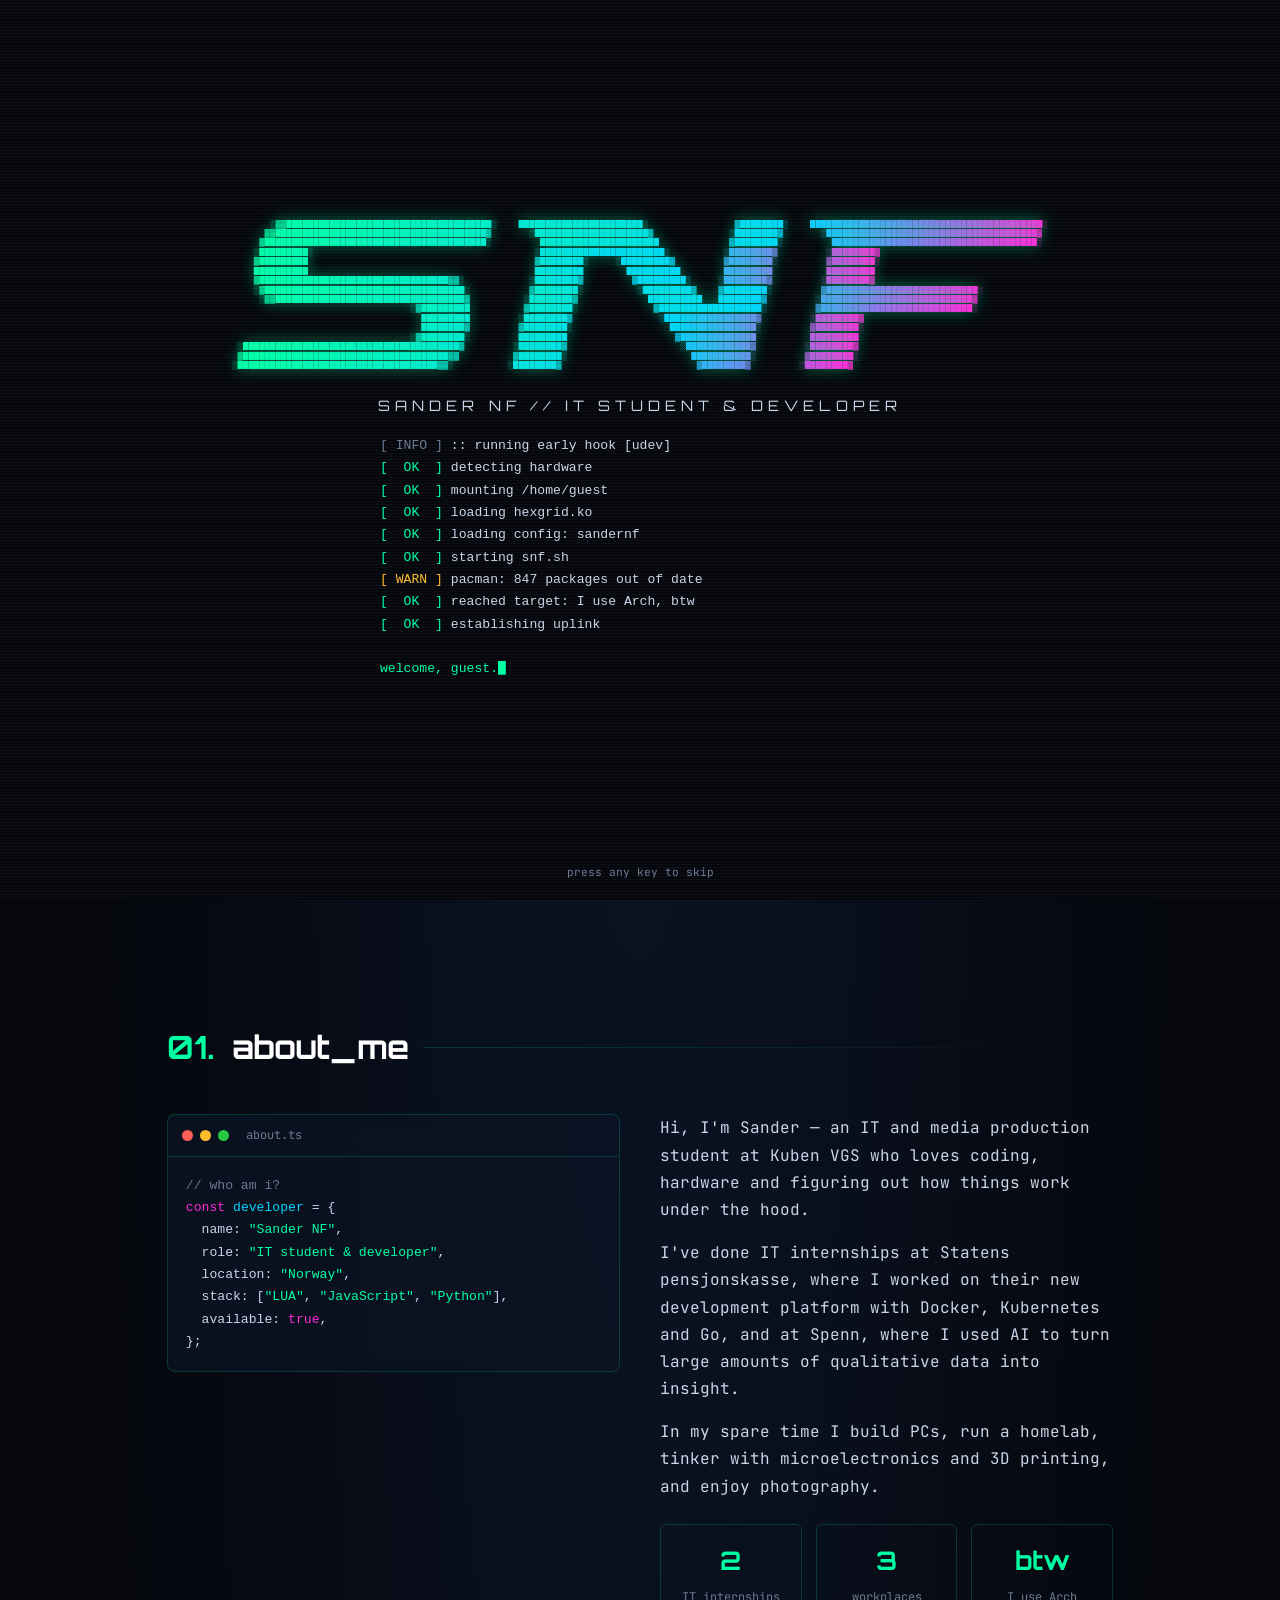
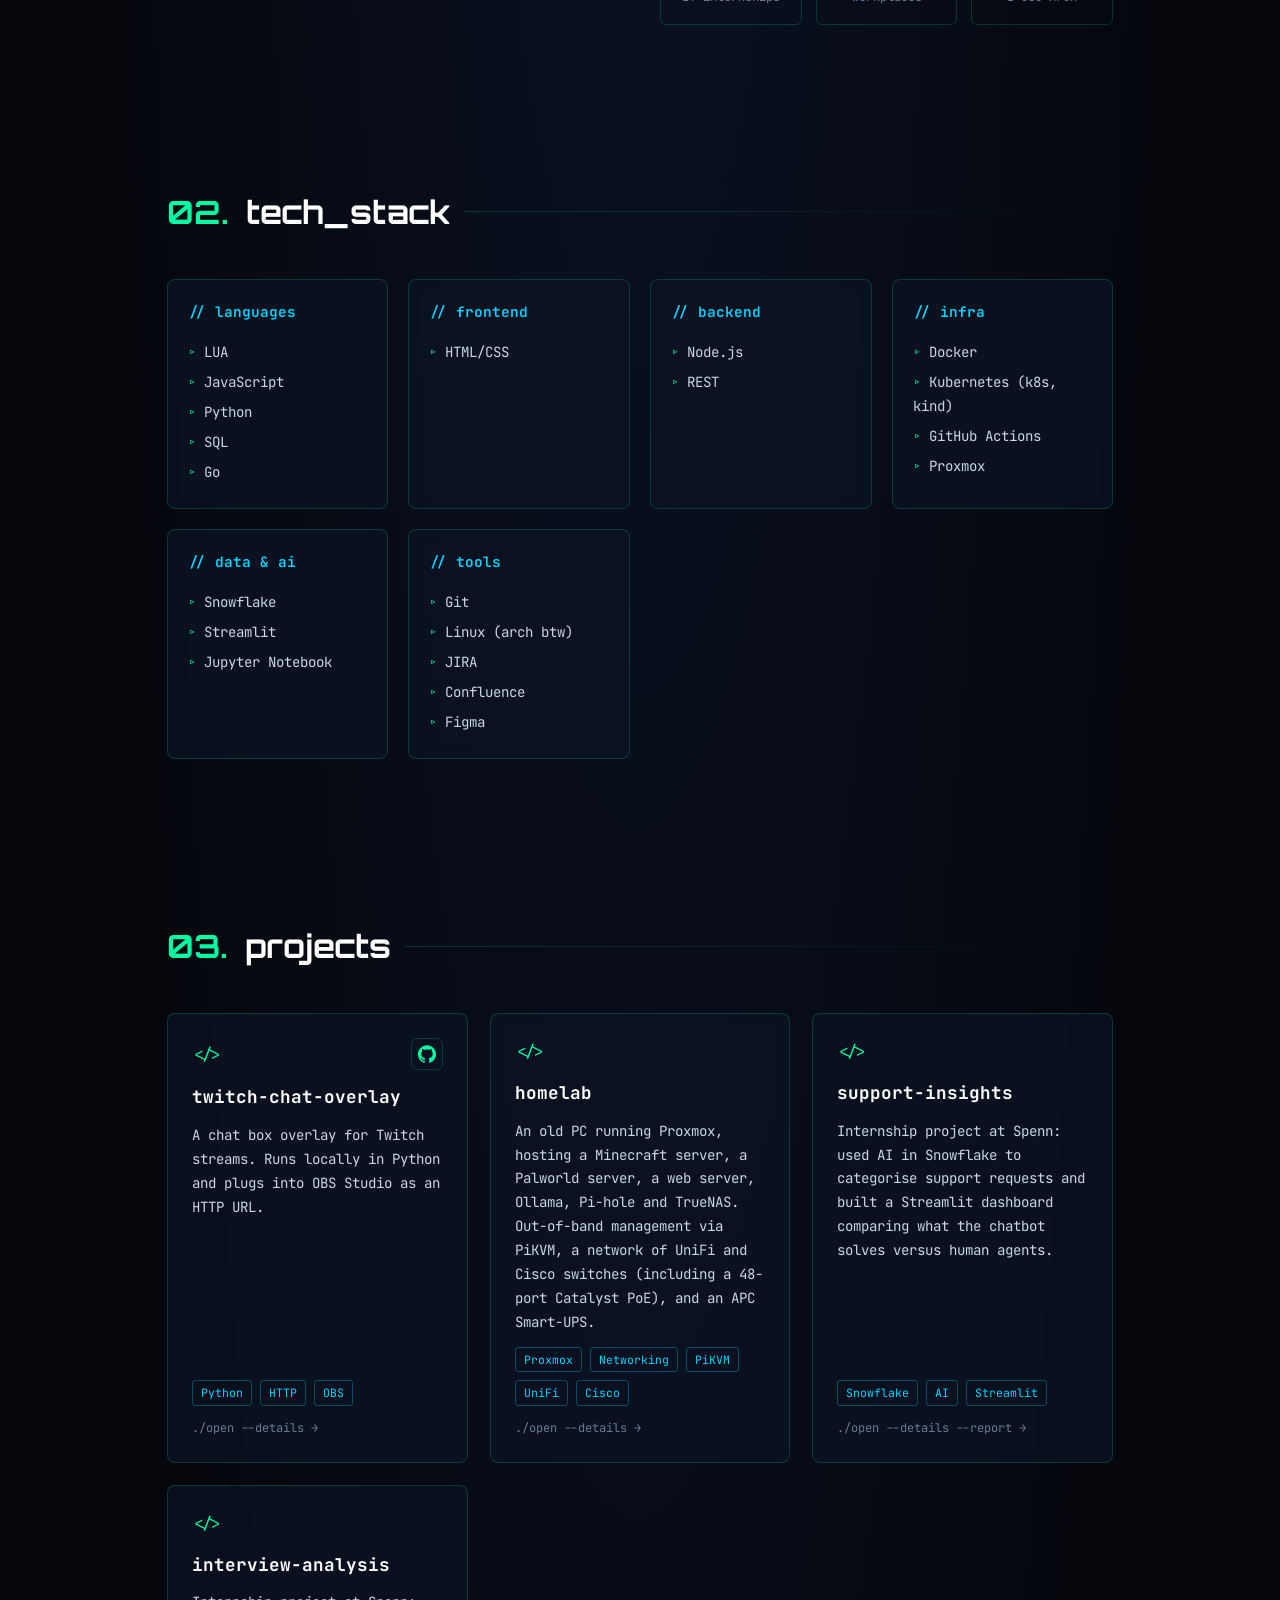
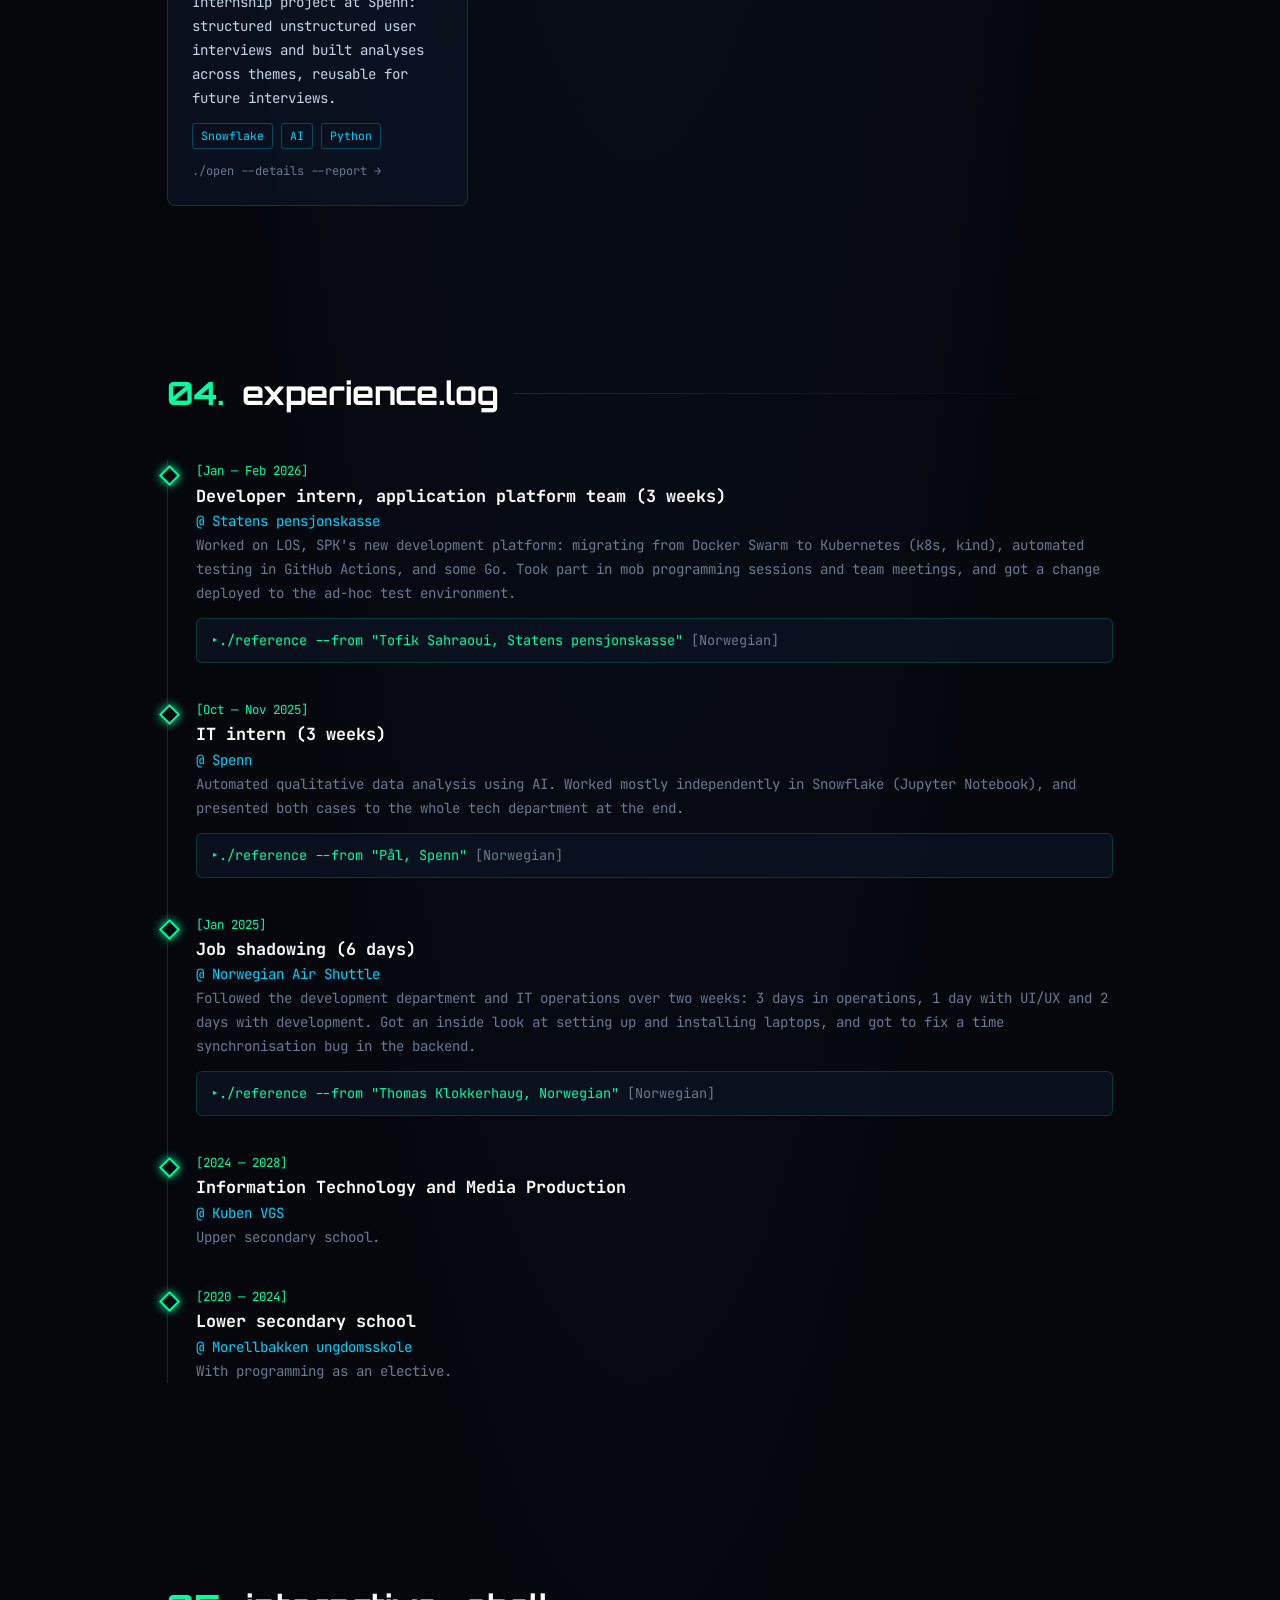
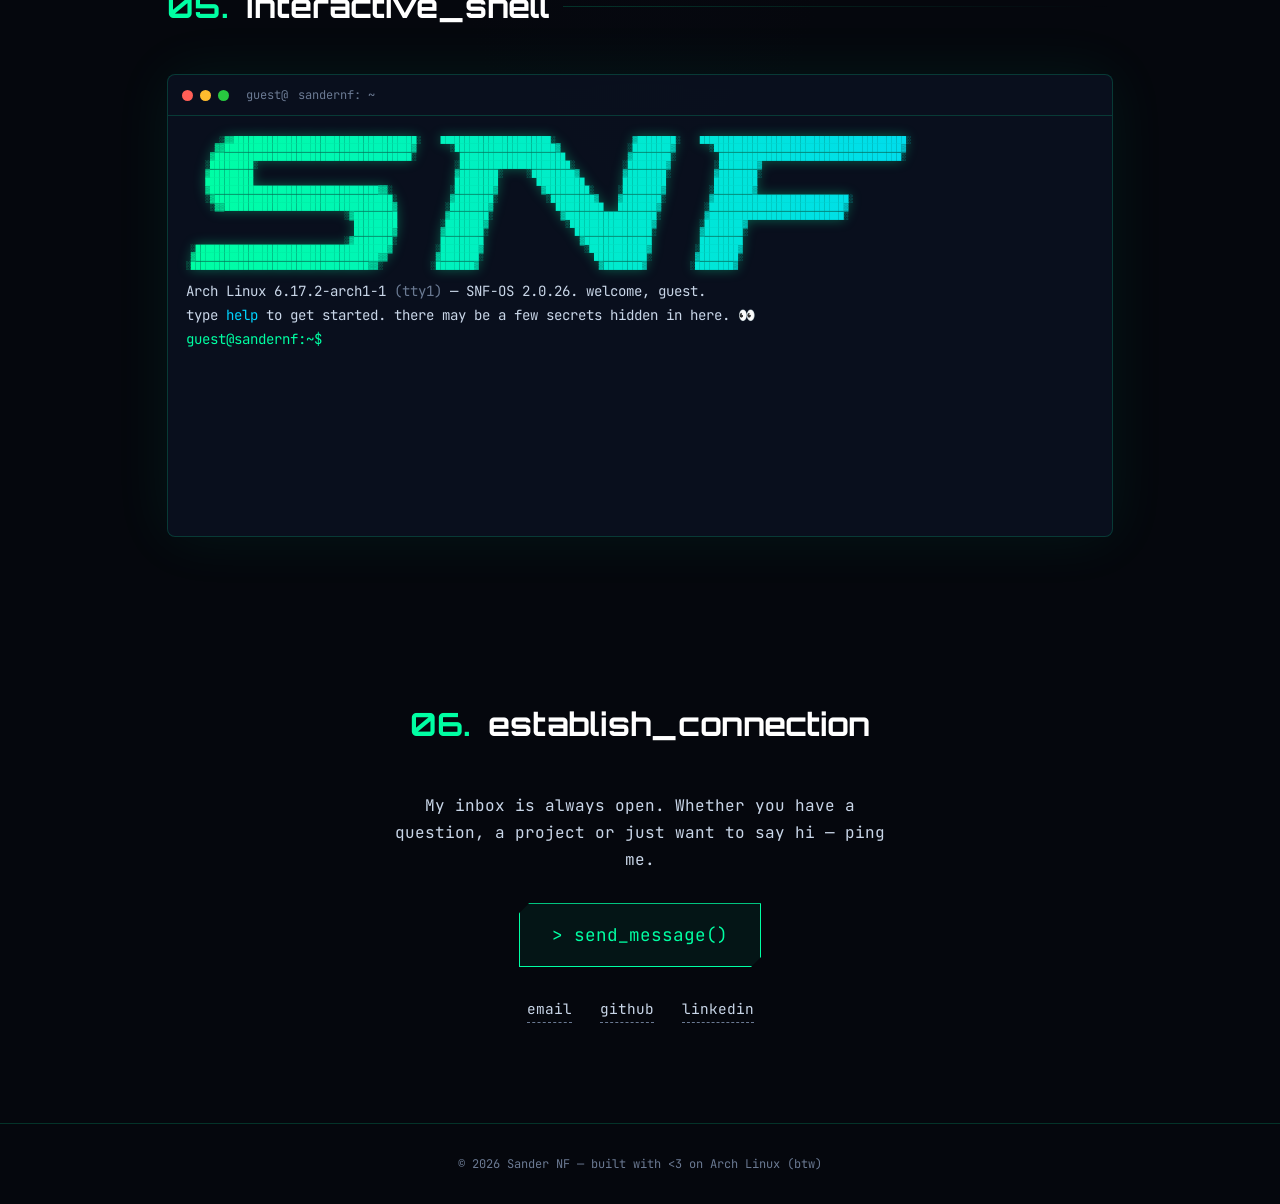
==== index.html @ cc13e30b "wip: more minor fixes" ====
<!doctype html>
<html lang="en">
<head>
  <meta charset="utf-8" />
  <meta name="viewport" content="width=device-width, initial-scale=1" />
  <link rel="icon" type="image/svg+xml" href="assets/favicon.svg" />
  <title>Sander NF — Developer</title>
  <meta name="description" content="Personal portfolio" />
  <link rel="preconnect" href="https://fonts.googleapis.com" />
  <link rel="preconnect" href="https://fonts.gstatic.com" crossorigin />
  <link href="https://fonts.googleapis.com/css2?family=JetBrains+Mono:wght@300;400;600;800&family=Orbitron:wght@600;800&display=swap" rel="stylesheet" />
  <link rel="stylesheet" href="style.css?v=202610141400" />
  <script>
    // hide the page until the boot screen takes over (first visit per session only)
    try { if (sessionStorage.getItem("snf-booted") !== "1" && !matchMedia("(prefers-reduced-motion: reduce)").matches) document.documentElement.classList.add("booting"); } catch {}
  </script>
</head>
<body>
  <canvas id="hexbg" aria-hidden="true"></canvas>
  <div class="scanlines" aria-hidden="true"></div>

  <header class="nav">
    <a href="#home" class="logo"><span class="accent">&lt;</span><span data-bind="handle"></span><span class="accent">/&gt;</span></a>
    <button class="nav-toggle" type="button" aria-label="Open menu" data-i18n-aria="nav.open" aria-expanded="false" aria-controls="site-nav">
      <span></span><span></span><span></span>
    </button>
    <nav id="site-nav">
      <a href="#about"><span class="num">01.</span><span data-i18n="nav.about">about</span></a>
      <a href="#skills"><span class="num">02.</span><span data-i18n="nav.skills">skills</span></a>
      <a href="#projects"><span class="num">03.</span><span data-i18n="nav.projects">projects</span></a>
      <a href="#experience"><span class="num">04.</span><span data-i18n="nav.experience">experience</span></a>
      <a href="#terminal"><span class="num">05.</span><span data-i18n="nav.terminal">terminal</span></a>
      <a href="#contact"><span class="num">06.</span><span data-i18n="nav.contact">contact</span></a>
      <a href="album.html" class="nav-ext"><span class="num">07.</span><span data-i18n="nav.album">photo album</span></a>
    </nav>
  </header>

  <main>
    <!-- HERO -->
    <section id="home" class="hero">
      <p class="boot" id="boot"></p>
      <h1 class="glitch"></h1>
      <p class="role">&gt; <span data-bind="role"></span> @ <span data-bind="location"></span></p>
      <p class="typed"><span id="typed"></span><span class="caret">█</span></p>
      <div class="hero-cta">
        <a href="#projects" class="btn" data-i18n="hero.projects">./view_projects</a>
        <a href="#contact" class="btn ghost" data-i18n="hero.contact">./contact_me</a>
      </div>
      <div class="status"><span class="dot"></span> <span data-i18n="hero.status">system online — available for work</span></div>
    </section>

    <!-- ABOUT -->
    <section id="about" class="reveal">
      <h2><span class="num">01.</span> <span data-i18n="h.about">about_me</span></h2>
      <div class="about-grid">
        <div class="code-card">
          <div class="win-bar"><i></i><i></i><i></i><span>about.ts</span></div>
          <pre id="about-code"></pre>
        </div>
        <div>
          <div id="about-text"></div>
          <div class="stats" id="stats"></div>
        </div>
      </div>
    </section>

    <!-- SKILLS -->
    <section id="skills" class="reveal">
      <h2><span class="num">02.</span> <span data-i18n="h.skills">tech_stack</span></h2>
      <div class="skills-grid" id="skills-grid"></div>
      <div class="gh-stats" id="gh-stats"></div>
    </section>

    <!-- PROJECTS -->
    <section id="projects" class="reveal">
      <h2><span class="num">03.</span> <span data-i18n="h.projects">projects</span></h2>
      <div class="projects-grid" id="projects-grid"></div>
    </section>

    <!-- EXPERIENCE -->
    <section id="experience" class="reveal">
      <h2><span class="num">04.</span> <span data-i18n="h.experience">experience.log</span></h2>
      <ol class="timeline" id="timeline"></ol>
    </section>

    <!-- TERMINAL -->
    <section id="terminal" class="reveal">
      <h2><span class="num">05.</span> <span data-i18n="h.terminal">interactive_shell</span></h2>
      <div class="term" id="term">
        <div class="win-bar"><i></i><i></i><i></i><span>guest@<span data-bind="handle"></span>: ~</span></div>
        <div class="term-body" id="term-body">
          <div id="term-out"></div>
          <form id="term-form" class="term-line">
            <label for="term-input" class="prompt">guest@<span data-bind="handle"></span>:~$</label>
            <input id="term-input" autocomplete="off" spellcheck="false" />
          </form>
        </div>
      </div>
    </section>

    <!-- CONTACT -->
    <section id="contact" class="reveal contact">
      <h2><span class="num">06.</span> <span data-i18n="h.contact">establish_connection</span></h2>
      <p data-i18n="contact.text">My inbox is always open. Whether you have a question, a project or just want to say hi — ping me.</p>
      <a class="btn big" id="email-btn" href="#" data-i18n="contact.btn">&gt; send_message()</a>
      <div class="links" id="links"></div>
    </section>
  </main>

  <footer>
    <p>&copy; <span id="year"></span> <span data-bind="name"></span> — <span data-i18n="footer">built with &lt;3 on Arch Linux (btw)</span></p>
  </footer>

  <script src="config.js?v=202610141400"></script>
  <script src="i18n.js?v=202610141400"></script>
  <script src="logo.js?v=202610141400"></script>
  <script src="bootscreen.js?v=202610141400"></script>
  <script src="icons.js?v=202610141400"></script>
  <script src="main.js?v=202610141400"></script>
  <script src="ghstats.js?v=202610141400"></script>
  <script src="terminal.js?v=202610141400"></script>
  <script src="hex.js?v=202610141400"></script>
  <script src="nav.js?v=202610141400"></script>
</body>
</html>
---- style.css ----
:root {
  --bg: #05070d;
  --bg-2: #0a0f1c;
  --panel: rgba(12, 20, 36, 0.72);
  --border: rgba(0, 255, 170, 0.18);
  --text: #c9d6e8;
  --muted: #6b7a93;
  --accent: #00ffa3;   /* neon green */
  --accent-2: #00d4ff; /* cyan */
  --accent-3: #ff2bd6; /* magenta */
  --nb-yellow: #fcf434;  /* non-binary flag: name heading + hyfetch */
  --nb-white: #ffffff;
  --nb-purple: #9c59d1;
  --nb-black: #2c2c2c;
  --mono: "JetBrains Mono", ui-monospace, Menlo, monospace;
  --display: "Orbitron", var(--mono);
}

* { box-sizing: border-box; margin: 0; padding: 0; }
html { scroll-behavior: smooth; }
body {
  background: radial-gradient(ellipse at top, #0b1426 0%, var(--bg) 60%);
  background-color: var(--bg);
  color: var(--text);
  font-family: var(--mono);
  line-height: 1.7;
  overflow-x: hidden;
}
::selection { background: var(--accent); color: var(--bg); }
a { color: var(--accent); text-decoration: none; }

/* ---------- background layers ---------- */
#hexbg { position: fixed; inset: 0; z-index: -1; }
body::before {
  content: ""; position: fixed; inset: 0; z-index: -1; pointer-events: none;
  background: radial-gradient(ellipse at center, transparent 40%, var(--bg) 95%);
}
.scanlines {
  position: fixed; inset: 0; pointer-events: none; z-index: 50;
  background: repeating-linear-gradient(to bottom, rgba(255,255,255,0.025) 0 1px, transparent 1px 3px);
}

/* ---------- nav ---------- */
.nav {
  position: fixed; top: 0; left: 0; right: 0; z-index: 40;
  display: flex; justify-content: space-between; align-items: center;
  padding: 18px 6vw;
  background: rgba(5, 7, 13, 0.7);
  backdrop-filter: blur(10px);
  border-bottom: 1px solid var(--border);
}
.logo { font-weight: 800; color: var(--text); font-size: 1.1rem; }
.accent { color: var(--accent); }
.nav nav { display: flex; gap: 18px; font-size: 0.8rem; }
.nav nav a { color: var(--text); transition: color .2s; }
.nav nav a:hover { color: var(--accent); }
.nav nav a { white-space: nowrap; }

/* language picker: globe dropdown in the top bar, button row in the hamburger menu */
.nav nav { order: 1; margin-left: auto; }
.lang-menu { order: 2; position: relative; margin-left: 16px; flex-shrink: 0; }
.nav-toggle { order: 3; }
.lang-btn {
  display: flex; align-items: center; gap: 5px; height: 30px; padding: 0 8px; cursor: pointer;
  font: inherit; font-size: 0.7rem; color: var(--text); background: transparent;
  border: 1px solid var(--border); border-radius: 4px; transition: color .2s, border-color .2s;
}
.lang-btn svg { width: 16px; height: 16px; color: var(--accent); }
.lang-btn:hover, .lang-btn[aria-expanded="true"] { border-color: var(--accent); color: var(--accent); }
.lang-list {
  position: absolute; right: 0; top: calc(100% + 8px); min-width: 180px; padding: 6px 0; z-index: 45;
  background: rgba(5, 7, 13, 0.96); backdrop-filter: blur(10px);
  border: 1px solid var(--border); border-radius: 6px; box-shadow: 0 10px 40px rgba(0, 0, 0, 0.5), 0 0 24px rgba(0, 255, 163, 0.08);
}
.lang-list[hidden] { display: none; }
.lang-list button {
  display: flex; align-items: center; gap: 12px; width: 100%; padding: 9px 14px; cursor: pointer; text-align: left;
  font: inherit; font-size: 0.85rem; color: var(--text); background: transparent; border: none; border-left: 2px solid transparent;
}
.lang-list button:hover, .lang-list button:focus-visible { background: rgba(0, 255, 163, 0.06); outline: none; }
.lang-list button[aria-checked="true"] { color: var(--accent); border-left-color: var(--accent); }
.lang-list button[aria-checked="true"]::after { content: "✓"; margin-left: auto; }
.lang-code { width: 34px; font-size: 0.72rem; color: var(--muted); }
.lang-list button[aria-checked="true"] .lang-code { color: var(--accent); }
.lang-row { display: none; }
.nav.compact .lang-menu { display: none; }
.nav.compact .lang-row {
  display: flex; align-items: center; gap: 8px; padding: 12px 6vw 6px; margin-top: 6px; border-top: 1px dashed var(--border);
}
.lang-row svg { width: 18px; height: 18px; color: var(--accent); margin-right: 4px; }
.lang-row button {
  font: inherit; font-size: 0.8rem; color: var(--text); background: transparent; cursor: pointer;
  border: 1px solid var(--border); border-radius: 4px; padding: 6px 12px;
}
.lang-row button[aria-pressed="true"] { color: var(--bg); background: var(--accent); border-color: var(--accent); font-weight: 600; }
.nav.compact .nav-toggle { margin-left: auto; }

/* hamburger — shown only when nav.js finds the links don't fit */
.nav-toggle {
  display: none; position: relative; width: 36px; height: 32px; padding: 0; cursor: pointer;
  background: transparent; border: 1px solid var(--border); border-radius: 4px;
}
.nav-toggle:hover { border-color: var(--accent); }
.nav-toggle span {
  position: absolute; left: 9px; right: 9px; height: 2px; background: var(--accent);
  box-shadow: 0 0 6px rgba(0, 255, 163, 0.6); transition: transform .25s, opacity .2s;
}
.nav-toggle span:nth-child(1) { top: 9px; }
.nav-toggle span:nth-child(2) { top: 15px; }
.nav-toggle span:nth-child(3) { top: 21px; }
.nav.open .nav-toggle span:nth-child(1) { transform: translateY(6px) rotate(45deg); }
.nav.open .nav-toggle span:nth-child(2) { opacity: 0; }
.nav.open .nav-toggle span:nth-child(3) { transform: translateY(-6px) rotate(-45deg); }

.nav.compact .nav-toggle { display: block; }
.nav.compact nav {
  position: absolute; top: 100%; left: 0; right: 0;
  flex-direction: column; gap: 0; padding: 8px 0;
  background: rgba(5, 7, 13, 0.96); backdrop-filter: blur(10px);
  border-bottom: 1px solid var(--border);
  visibility: hidden; opacity: 0; transform: translateY(-8px);
  transition: opacity .2s, transform .2s, visibility .2s;
}
.nav.compact.open nav { visibility: visible; opacity: 1; transform: none; }
.nav.compact nav a { padding: 12px 6vw; font-size: 0.95rem; border-left: 2px solid transparent; }
.nav.compact nav a:hover, .nav.compact nav a.active { border-left-color: var(--accent); background: rgba(0, 255, 163, 0.05); }
.num { color: var(--accent); margin-right: 4px; }

/* ---------- layout ---------- */
main { max-width: 1100px; margin: 0 auto; padding: 0 6vw; }
section { padding: 120px 0 40px; }
h2 {
  font-family: var(--display);
  font-size: clamp(1.4rem, 3vw, 2rem);
  color: #fff; margin-bottom: 40px;
  display: flex; align-items: center; gap: 14px;
}
h2::after { content: ""; flex: 1; height: 1px; background: linear-gradient(90deg, var(--border), transparent); }

/* ---------- hero ---------- */
.hero { min-height: 100vh; display: flex; flex-direction: column; justify-content: center; padding-top: 80px; }
.boot { color: var(--muted); font-size: 0.85rem; white-space: pre-line; min-height: 5.2em; }
.boot .ok { color: var(--accent); }
.glitch {
  position: relative;
  font-family: var(--display);
  font-size: clamp(2.6rem, 9vw, 6rem);
  line-height: 1.05;
  filter: drop-shadow(0 0 18px rgba(156, 89, 209, 0.35));
}
/* flag stripes clipped to each letter. main.js sets each letter's gradient so the stripes are spread
   evenly over that letter's own height (short letters get every stripe too). Preset: `hyfetch -c` */
.glitch span {
  display: inline-block; white-space: pre;
  color: transparent;
  -webkit-background-clip: text; background-clip: text;
  /* light outline so the black stripe reads as black letters, not a gap in the dark page */
  -webkit-text-stroke: 1px rgba(255, 255, 255, 0.45);
}
/* "classic" preset: the original white heading with pink and teal glitch copies always showing */
.glitch.classic { filter: none; text-shadow: 0 0 24px rgba(0, 255, 163, 0.35); }
.glitch.classic span { color: #fff; background: none; -webkit-text-stroke: 0; }
.glitch.classic::before, .glitch.classic::after { opacity: 0.8; animation-name: glitch-classic; }

.glitch::before, .glitch::after {
  content: attr(data-text); position: absolute; inset: 0; opacity: 0;
}
.glitch::before { color: var(--glitch-a, var(--nb-yellow)); animation: glitch 3s infinite linear alternate-reverse; clip-path: inset(0 0 60% 0); }
.glitch::after  { color: var(--glitch-b, var(--nb-purple)); animation: glitch 2.4s infinite linear alternate; clip-path: inset(55% 0 0 0); }
@keyframes glitch {
  /* the coloured copies only show up while the text jumps */
  0%, 88%, 100% { transform: translate(0); opacity: 0; }
  90% { transform: translate(-3px, 1px); opacity: 0.85; }
  93% { transform: translate(3px, -1px); opacity: 0.85; }
  96% { transform: translate(-2px, 0); opacity: 0.85; }
}
@keyframes glitch-classic {
  0%, 88%, 100% { transform: translate(0); }
  90% { transform: translate(-3px, 1px); }
  93% { transform: translate(3px, -1px); }
  96% { transform: translate(-2px, 0); }
}


.role { color: var(--accent-2); font-size: clamp(1rem, 2.2vw, 1.3rem); margin-top: 14px; }
.typed { font-size: clamp(1rem, 2.4vw, 1.4rem); color: var(--text); margin-top: 10px; min-height: 1.7em; }
.caret { color: var(--accent); animation: blink 1s steps(1) infinite; margin-left: 2px; }
@keyframes blink { 50% { opacity: 0; } }
.hero-cta { display: flex; gap: 16px; margin-top: 40px; flex-wrap: wrap; }
.status { margin-top: 48px; font-size: 0.8rem; color: var(--muted); display: flex; align-items: center; gap: 10px; }
.dot { width: 8px; height: 8px; border-radius: 50%; background: var(--accent); box-shadow: 0 0 10px var(--accent); animation: pulse 2s infinite; }
@keyframes pulse { 50% { opacity: 0.3; } }

/* ---------- buttons ---------- */
.btn {
  display: inline-block; padding: 12px 22px;
  border: 1px solid var(--accent); color: var(--accent);
  background: rgba(0, 255, 163, 0.06);
  font-family: var(--mono); font-size: 0.9rem;
  clip-path: polygon(10px 0, 100% 0, 100% calc(100% - 10px), calc(100% - 10px) 100%, 0 100%, 0 10px);
  transition: background .2s, color .2s, box-shadow .2s;
}
.btn:hover { background: var(--accent); color: var(--bg); box-shadow: 0 0 24px rgba(0, 255, 163, 0.5); }
.btn.ghost { border-color: var(--accent-2); color: var(--accent-2); background: transparent; }
.btn.ghost:hover { background: var(--accent-2); color: var(--bg); }
.btn.big { font-size: 1.1rem; padding: 16px 32px; margin: 30px 0; }

/* ---------- panels ---------- */
.code-card, .term, .project, .skill-group {
  background: var(--panel);
  border: 1px solid var(--border);
  border-radius: 8px;
  backdrop-filter: blur(6px);
}
.win-bar {
  display: flex; align-items: center; gap: 7px;
  padding: 10px 14px; border-bottom: 1px solid var(--border);
  font-size: 0.75rem; color: var(--muted);
}
.win-bar i { width: 11px; height: 11px; border-radius: 50%; background: #ff5f57; }
.win-bar i:nth-child(2) { background: #febc2e; }
.win-bar i:nth-child(3) { background: #28c840; }
.win-bar span { margin-left: 10px; }

/* ---------- about ---------- */
.about-grid { display: grid; grid-template-columns: minmax(0, 1fr) minmax(0, 1fr); gap: 40px; align-items: start; }
.code-card pre { padding: 18px; font-size: 0.82rem; overflow-x: auto; }
.tk-k { color: var(--accent-3); }
.tk-s { color: var(--accent); }
.tk-p { color: var(--accent-2); }
.tk-c { color: var(--muted); }
#about-text p { margin-bottom: 16px; }
.stats { display: grid; grid-template-columns: repeat(3, 1fr); gap: 14px; margin-top: 24px; }
.stat { border: 1px solid var(--border); padding: 14px; border-radius: 6px; text-align: center; }
.stat b { display: block; font-family: var(--display); font-size: 1.6rem; color: var(--accent); }
.stat span { font-size: 0.75rem; color: var(--muted); }

/* ---------- skills ---------- */
.skills-grid { display: grid; grid-template-columns: repeat(auto-fit, minmax(220px, 1fr)); gap: 20px; }
.skill-group { padding: 20px; transition: border-color .2s, transform .2s; }
.skill-group:hover { border-color: var(--accent); transform: translateY(-4px); }
.skill-group h3 { color: var(--accent-2); font-size: 0.9rem; margin-bottom: 14px; font-weight: 600; }
.skill-group ul { list-style: none; }
.skill-group li { font-size: 0.88rem; padding: 3px 0; }
.skill-group li::before { content: "▹ "; color: var(--accent); }

/* GitHub stat cards */
.gh-stats { display: grid; grid-template-columns: repeat(auto-fit, minmax(300px, 1fr)); gap: 20px; margin-top: 24px; }
.gh-stats:empty { display: none; }
.gh-card { margin: 0; overflow: hidden; }
.gh-card img { display: block; width: 100%; max-width: 420px; height: auto; margin: 0 auto; padding: 8px 6px 4px; }
/* native version, drawn from the endpoint's data */
.gh-term { overflow: hidden; }
.gh-body { display: grid; grid-template-columns: repeat(auto-fit, minmax(270px, 1fr)); gap: 8px 48px; padding: 18px 22px 6px; font-size: 0.85rem; }
.gh-cmd, .gh-loading { color: #fff; margin-bottom: 10px; }
.gh-loading { padding: 18px 22px; margin: 0; }
.gh-cmd .prompt, .gh-loading .prompt { color: var(--accent); margin-right: 6px; }
.gh-list, .gh-langs { list-style: none; }
.gh-list li { display: flex; align-items: baseline; gap: 10px; padding: 4px 0; }
.gh-ico { color: var(--accent-2); width: 1.2em; text-align: center; flex-shrink: 0; }
.gh-label { white-space: nowrap; }
.gh-dots { flex: 1; min-width: 12px; border-bottom: 1px dotted rgba(201, 214, 232, 0.25); }
.gh-list b { color: var(--accent); font-weight: 600; font-variant-numeric: tabular-nums; text-shadow: 0 0 8px rgba(0, 255, 163, 0.35); }
.gh-langs li { display: grid; grid-template-columns: 7.5em 1fr 3.8em; align-items: center; gap: 12px; padding: 4px 0; }
.gh-lang { overflow: hidden; text-overflow: ellipsis; white-space: nowrap; }
.gh-bar { height: 6px; background: rgba(255, 255, 255, 0.06); border-radius: 3px; overflow: hidden; }
.gh-bar i { display: block; height: 100%; width: 0; border-radius: 3px; background: var(--c); box-shadow: 0 0 8px var(--c);
  transition: width 1.1s cubic-bezier(0.2, 0.8, 0.2, 1) calc(var(--i) * 70ms); }
.gh-term.on .gh-bar i { width: var(--w); }
.gh-pct { text-align: right; color: var(--muted); font-variant-numeric: tabular-nums; }
.gh-foot { display: flex; align-items: center; justify-content: flex-end; gap: 8px; padding: 6px 22px 14px; font-size: 0.75rem; color: var(--muted); transition: color .2s; }
.gh-foot svg { width: 16px; height: 16px; flex-shrink: 0; }
.gh-foot:hover { color: var(--accent); }
.gh-svg svg { display: block; width: 100%; max-width: 440px; height: auto; margin: 0 auto; padding: 8px 6px 4px; }
.gh-retry {
  font: inherit; font-size: 0.8rem; color: var(--accent); background: transparent; cursor: pointer;
  border: 1px solid var(--border); border-radius: 4px; padding: 2px 10px; margin-left: 8px;
}
.gh-retry:hover { border-color: var(--accent); }
@media (prefers-reduced-motion: reduce) { .gh-bar i { width: var(--w); } }

/* ---------- projects ---------- */
.projects-grid { display: grid; grid-template-columns: repeat(auto-fit, minmax(280px, 1fr)); gap: 22px; }
.project {
  padding: 24px; display: flex; flex-direction: column; gap: 12px;
  position: relative; overflow: hidden; transition: transform .25s, border-color .25s, box-shadow .25s;
}
.project::before {
  content: ""; position: absolute; inset: 0;
  background: linear-gradient(120deg, transparent 30%, rgba(0, 255, 163, 0.08), transparent 70%);
  transform: translateX(-100%); transition: transform .6s;
}
.project:hover { transform: translateY(-6px); border-color: var(--accent); box-shadow: 0 10px 40px rgba(0, 255, 163, 0.12); }
.project:hover::before { transform: translateX(100%); }
.project .top { display: flex; justify-content: space-between; align-items: center; color: var(--accent); }
.project h3 { color: #fff; font-size: 1.1rem; }
.project p { font-size: 0.88rem; color: var(--text); flex: 1; }
.tags { display: flex; flex-wrap: wrap; gap: 8px; }
.tags span { font-size: 0.72rem; color: var(--accent-2); border: 1px solid rgba(0, 212, 255, 0.3); padding: 2px 8px; border-radius: 3px; }

.project h3 a.open { color: inherit; }
.project h3 a.open::after { content: ""; position: absolute; inset: 0; z-index: 1; } /* whole card is clickable */
.project .ext {
  position: relative; z-index: 2; display: grid; place-items: center; width: 32px; height: 32px;
  border: 1px solid var(--border); border-radius: 6px; color: var(--accent);
  transition: color .2s, border-color .2s, box-shadow .2s, background .2s;
}
.project .ext svg, .project .ext img { width: 18px; height: 18px; display: block; }
.project .ext:hover { color: var(--bg); background: var(--accent); border-color: var(--accent); box-shadow: 0 0 16px rgba(0, 255, 163, 0.5); }
.project .more { font-size: 0.75rem; color: var(--muted); transition: color .2s; }
.project:hover .more { color: var(--accent); }
.project:focus-within { border-color: var(--accent); }

/* ---------- project page ---------- */
.project-page { padding-top: 110px; min-height: 100vh; }
.project-page h2 { margin-bottom: 10px; }
.pp-info { display: flex; flex-wrap: wrap; gap: 16px; font-size: 0.85rem; color: var(--accent); margin-bottom: 28px; }
.pp-window { overflow: hidden; }
.pp-tabbar { padding: 0 0 0 14px; gap: 7px; }
.pp-tabs { display: flex; margin-left: 14px; overflow-x: auto; }
.pp-tabs button {
  font: inherit; font-size: 0.78rem; color: var(--muted); background: transparent; cursor: pointer;
  border: none; border-right: 1px solid var(--border); border-top: 2px solid transparent; padding: 10px 18px; white-space: nowrap;
}
.pp-tabs button:hover { color: var(--text); background: rgba(255, 255, 255, 0.03); }
.pp-tabs button[aria-selected="true"] { color: #fff; border-top-color: var(--accent); background: rgba(0, 255, 163, 0.06); }
.pp-panel { padding: 24px clamp(16px, 3vw, 32px) 30px; font-size: 0.9rem; max-width: 80ch; }
.pp-panel:focus-visible { outline: 1px solid var(--accent); outline-offset: -4px; }
.pp-panel h3 { color: #fff; font-size: 1.15rem; margin-bottom: 12px; }
.pp-panel h4 { color: var(--accent-2); font-size: 0.88rem; margin: 22px 0 8px; }
.pp-panel p { margin-bottom: 12px; }
.pp-lead { color: #fff; }
.pp-meta { color: var(--muted); font-size: 0.8rem; border-bottom: 1px dashed var(--border); padding-bottom: 12px; }
.pp-meta b { color: var(--accent); font-weight: 600; }
/* Markdown file tabs */
.pp-panel.md { max-width: 100%; }
.md h1 { color: #fff; font-family: var(--display); font-size: 1.3rem; margin-bottom: 12px; }
.md h2 { color: var(--accent-2); font-size: 1rem; margin: 28px 0 10px; }
.md h2::after { display: none; }
.md h2::before { content: "## "; color: var(--muted); }
.md strong { color: #fff; }
.md code { color: var(--accent); background: rgba(0, 255, 163, 0.06); padding: 1px 5px; border-radius: 3px; }
.md pre { background: rgba(0, 0, 0, 0.35); border: 1px solid var(--border); border-radius: 6px; padding: 14px; overflow-x: auto; margin: 0 0 14px; line-height: 1.35; }
.md pre code { background: none; padding: 0; color: var(--text); }
.md table { border-collapse: collapse; width: 100%; font-size: 0.82rem; margin-bottom: 14px; display: block; overflow-x: auto; }
.md th, .md td { border: 1px solid var(--border); padding: 7px 10px; text-align: left; vertical-align: top; }
.md th { color: var(--accent); background: rgba(0, 255, 163, 0.05); font-weight: 600; }
.md ul { padding-left: 20px; margin-bottom: 12px; }
.md li { margin-bottom: 4px; }
.md li:has(> input[type="checkbox"]) { list-style: none; margin-left: -20px; }
.md input[type="checkbox"] { accent-color: var(--accent); margin-right: 8px; }
.md-diagram { margin: 6px 0 20px; padding: 16px; border: 1px solid var(--border); border-radius: 6px; background: rgba(0, 0, 0, 0.3); overflow-x: auto; text-align: center; }
.md-diagram svg { max-width: 100%; height: auto; }

/* ---------- timeline ---------- */
.timeline { list-style: none; border-left: 1px solid var(--border); padding-left: 28px; }
.timeline li { position: relative; margin-bottom: 36px; }
.timeline li::before {
  content: ""; position: absolute; left: -34px; top: 8px;
  width: 11px; height: 11px; background: var(--bg); border: 2px solid var(--accent);
  transform: rotate(45deg); box-shadow: 0 0 10px var(--accent);
}
.timeline .period { font-size: 0.78rem; color: var(--accent); }
.timeline h3 { color: #fff; font-size: 1.05rem; }
.timeline .place { color: var(--accent-2); font-size: 0.88rem; }
.timeline p { font-size: 0.88rem; color: var(--muted); }
.reference { margin-top: 12px; border: 1px solid var(--border); border-radius: 6px; background: var(--panel); font-size: 0.85rem; }
.reference summary { cursor: pointer; padding: 10px 14px; color: var(--accent); list-style: none; }
.reference summary::-webkit-details-marker { display: none; }
.reference summary::before { content: "▸ "; display: inline-block; transition: transform .2s; }
.reference[open] summary::before { transform: rotate(90deg); }
.reference summary:hover { background: rgba(0, 255, 163, 0.05); }
.ref-lang { color: var(--muted); }
.ref-body { padding: 4px 18px 16px; border-top: 1px solid var(--border); max-height: 60vh; overflow-y: auto; }
.ref-body h4 { color: var(--accent-2); font-size: 0.85rem; margin: 14px 0 4px; }
.timeline .ref-body p { color: var(--text); margin-bottom: 8px; }

/* ---------- terminal ---------- */
.term { box-shadow: 0 0 60px rgba(0, 255, 163, 0.07); }
.term-body { padding: 16px 18px; height: 340px; overflow-y: auto; font-size: 0.88rem; cursor: text; }
#term-out div { white-space: pre-wrap; }
.term-line { display: flex; gap: 10px; }
.prompt { color: var(--accent); white-space: nowrap; }
#term-input {
  flex: 1; background: transparent; border: none; outline: none;
  color: var(--text); font: inherit; caret-color: var(--accent);
}
.t-cmd { color: #fff; }
.t-err { color: var(--accent-3); }
.t-hl { color: var(--accent-2); }

.term-body { height: 420px; }
.term-body a { color: var(--accent-2); text-decoration: underline dotted; }
.t-dir { color: var(--accent-2); font-weight: 600; }
.term-body a.t-img, .t-img { color: var(--accent-3); }
.t-file { color: var(--accent-2); }
.t-dim { color: var(--muted); }
.t-ok { color: var(--accent); font-weight: 600; }
.t-ach { color: #febc2e; text-shadow: 0 0 8px rgba(254, 188, 46, 0.5); }
mark.t-match { background: var(--accent); color: var(--bg); border-radius: 2px; padding: 0 1px; }
/* ASCII logo scaled to fit the terminal width */
.t-logo {
  font-size: min(8px, calc((100cqw - 4px) / var(--cols) / 0.6));
  line-height: 1.05; margin: 4px 0 10px; white-space: pre; overflow: hidden;
  background: linear-gradient(90deg, var(--accent), var(--accent-2));
  -webkit-background-clip: text; background-clip: text; color: transparent;
  filter: drop-shadow(0 0 6px rgba(0, 255, 163, 0.35));
}
#term-out { container-type: inline-size; }
/* hyfetch: the logo striped in the non-binary flag (black lifted a bit so it shows on the dark terminal) */
.t-logo.nb {
  background: linear-gradient(to bottom, var(--nb-yellow) 0 25%, var(--nb-white) 25% 50%, var(--nb-purple) 50% 75%, #4a4a4a 75% 100%);
  -webkit-background-clip: text; background-clip: text;
  filter: drop-shadow(0 0 5px rgba(156, 89, 209, 0.4));
}

/* ---------- boot screen ---------- */
html.booting body > *:not(.bootscreen) { visibility: hidden; }
.bootscreen {
  position: fixed; inset: 0; z-index: 100; display: flex; align-items: center; justify-content: center;
  background: var(--bg); padding: 16px; cursor: pointer; transition: opacity .6s, filter .6s;
}
.bootscreen::after {
  content: ""; position: absolute; inset: 0; pointer-events: none;
  background: repeating-linear-gradient(to bottom, rgba(255,255,255,0.03) 0 1px, transparent 1px 3px);
}
.bootscreen.bs-out { opacity: 0; filter: blur(6px) brightness(1.6); }
.bs-inner { width: 100%; max-width: 1100px; display: flex; flex-direction: column; align-items: center; }
.bs-logo {
  font-size: min(9px, calc((100vw - 32px) / var(--cols) / 0.6));
  line-height: 1.05; white-space: pre; margin: 0;
}
.bs-logo span {
  display: inline-block; opacity: 0; transform: translateX(-12px);
  background: linear-gradient(90deg, var(--accent), var(--accent-2) 70%, var(--accent-3));
  -webkit-background-clip: text; background-clip: text; color: transparent;
  filter: drop-shadow(0 0 8px rgba(0, 255, 163, 0.45));
  transition: opacity .25s, transform .25s;
}
.bs-logo span.on { opacity: 1; transform: none; }
.bs-sub {
  font-family: var(--display); color: var(--text); letter-spacing: 0.35em; text-transform: uppercase;
  font-size: clamp(0.6rem, 1.6vw, 0.9rem); margin: 22px 0 18px; opacity: 0; transition: opacity .4s;
}
.bs-sub.on { opacity: 1; }
.bs-log { font-size: clamp(0.68rem, 1.8vw, 0.82rem); color: var(--text); min-height: 13em; width: min(520px, 100%); margin: 0; white-space: pre-wrap; }
.bs-ok { color: var(--accent); }
.bs-warn { color: #febc2e; }
.bs-dim { color: var(--muted); }
.bs-caret { color: var(--accent); animation: blink 1s steps(1) infinite; }
.bs-hint { position: absolute; bottom: 18px; font-size: 0.7rem; color: var(--muted); animation: pulse 2s infinite; }

/* ---------- rm -rf easter egg ---------- */
.nuke {
  position: fixed; inset: 0; z-index: 200; display: flex; flex-direction: column; align-items: center; justify-content: center; gap: 20px;
  background: rgba(40, 0, 0, 0.88); color: #ff3b3b; font-family: var(--display); text-align: center; padding: 16px;
  animation: nuke-alarm .5s steps(1) infinite;
}
.nuke-warn { font-size: clamp(1rem, 4vw, 2.4rem); letter-spacing: 0.1em; text-shadow: 0 0 20px #ff0000; }
.nuke-count { font-size: clamp(4rem, 20vw, 12rem); text-shadow: 0 0 40px #ff0000; }
@keyframes nuke-alarm { 50% { background: rgba(90, 0, 0, 0.92); } }
.nuke.boom { animation: nuke-flash 2.2s ease-out forwards; }
@keyframes nuke-flash {
  0% { background: #fff; }
  15% { background: #ffe9a8; }
  100% { background: #1a0500; }
}
.nuke-cloud {
  font-family: var(--mono); color: #ff9a3b; font-size: clamp(0.7rem, 2.6vw, 1.4rem); line-height: 1.15; margin: 0;
  text-shadow: 0 0 18px #ff5a00, 0 0 40px #ff2a00;
  transform-origin: 50% 100%; animation: cloud-rise 2.2s ease-out forwards;
}
@keyframes cloud-rise {
  0% { transform: scale(0.1, 0.05); opacity: 0; }
  20% { opacity: 1; }
  100% { transform: scale(1); }
}
.nuke .shake { display: flex; flex-direction: column; align-items: center; gap: 16px; animation: shake .12s linear 14; }
@keyframes shake {
  0% { transform: translate(0, 0); } 25% { transform: translate(-6px, 4px); }
  50% { transform: translate(5px, -5px); } 75% { transform: translate(-4px, -3px); } 100% { transform: translate(0, 0); }
}

/* ---------- contact ---------- */
.contact { text-align: center; padding-bottom: 100px; }
.contact h2 { justify-content: center; }
.contact h2::after { display: none; }
.contact > p { max-width: 520px; margin: 0 auto; }
.links { display: flex; justify-content: center; gap: 28px; font-size: 0.9rem; }
.links a { color: var(--text); border-bottom: 1px dashed var(--muted); }
.links a:hover { color: var(--accent); border-color: var(--accent); }

footer { text-align: center; padding: 30px; font-size: 0.75rem; color: var(--muted); border-top: 1px solid var(--border); }

/* ---------- album ---------- */
.nav nav a.active { color: var(--accent); }
.album-page { padding-top: 110px; min-height: 100vh; }
.back { font-size: 0.85rem; display: inline-block; margin-bottom: 20px; }
.album-desc { color: var(--muted); margin: -24px 0 28px; max-width: 640px; }
.album-toolbar { display: flex; justify-content: space-between; align-items: center; gap: 16px; flex-wrap: wrap; margin-bottom: 26px; }
.filters { display: flex; flex-wrap: wrap; gap: 8px; }
.chip {
  font: inherit; font-size: 0.78rem; cursor: pointer;
  color: var(--accent-2); background: transparent;
  border: 1px solid rgba(0, 212, 255, 0.3); padding: 4px 12px; border-radius: 3px;
  transition: background .2s, color .2s;
}
.chip:hover { border-color: var(--accent-2); }
.chip.on { background: var(--accent-2); color: var(--bg); }
.count { font-size: 0.78rem; color: var(--muted); }
.gallery { columns: 3 280px; column-gap: 18px; }
.photo {
  display: block; width: 100%; margin-bottom: 18px; padding: 0;
  break-inside: avoid; position: relative; overflow: hidden; cursor: pointer;
  background: var(--panel); border: 1px solid var(--border); border-radius: 8px;
  font: inherit; color: inherit; text-align: left;
  transition: transform .25s, border-color .25s, box-shadow .25s;
}
.photo img { display: block; width: 100%; height: auto; transition: transform .5s, filter .5s; filter: saturate(0.85); }
.photo:hover, .photo:focus-visible { transform: translateY(-4px); border-color: var(--accent); box-shadow: 0 10px 40px rgba(0, 255, 163, 0.15); outline: none; }
.photo:hover img { transform: scale(1.04); filter: saturate(1.1); }
.photo-info {
  position: absolute; left: 0; right: 0; bottom: 0; padding: 14px;
  background: linear-gradient(transparent, rgba(5, 7, 13, 0.92));
  display: flex; flex-direction: column;
}
.photo-info b { color: #fff; font-size: 0.92rem; }
.photo-info small { color: var(--accent); font-size: 0.72rem; }
.album-error { color: var(--accent-3); background: var(--panel); border: 1px solid var(--border); padding: 18px; border-radius: 8px; white-space: pre-wrap; font-size: 0.85rem; }

.lightbox {
  position: fixed; inset: 0; z-index: 60;
  background: rgba(3, 5, 10, 0.94); backdrop-filter: blur(8px);
  display: flex; align-items: center; justify-content: center; gap: 12px; padding: 20px;
}
.lightbox[hidden] { display: none; }
.lightbox figure { display: flex; gap: 24px; align-items: center; max-width: 1200px; max-height: 100%; }
.lb-view { display: flex; flex-direction: column; align-items: center; gap: 10px; min-width: 0; }
.lb-stage {
  position: relative; overflow: hidden; touch-action: none; cursor: zoom-in;
  border: 1px solid var(--border); border-radius: 6px; box-shadow: 0 0 60px rgba(0, 255, 163, 0.12);
}
.lens {
  position: fixed; z-index: 70; pointer-events: none;
  border: 2px solid var(--accent); border-radius: 50%;
  background-color: var(--bg); background-repeat: no-repeat;
  box-shadow: 0 0 0 1px rgba(0, 0, 0, 0.6), 0 0 30px rgba(0, 255, 163, 0.35);
}
.lens[hidden] { display: none; }
.lens span {
  position: absolute; left: 50%; bottom: -26px; transform: translateX(-50%);
  font-size: 0.72rem; color: var(--accent); background: var(--bg); padding: 1px 6px; border-radius: 3px;
}
.lb-stage.magnifying { cursor: none; }
.lb-stage.zoomed { cursor: grab; }
.lb-stage.dragging { cursor: grabbing; }
.lightbox img { display: block; margin: 0 auto; max-width: min(70vw, 900px); max-height: 80vh; transform-origin: center; transition: transform .2s ease-out; user-select: none; }
.lb-stage.dragging img { transition: none; }
.lb-zoom { display: flex; align-items: center; gap: 6px; font-size: 0.78rem; color: var(--muted); }
.lb-zoom button {
  font: inherit; font-size: 0.95rem; width: 30px; height: 30px; cursor: pointer;
  background: transparent; color: var(--accent); border: 1px solid var(--border); border-radius: 4px;
  touch-action: manipulation; user-select: none; -webkit-user-select: none; -webkit-touch-callout: none;
}
.lb-zoom button:hover { background: var(--accent); color: var(--bg); }
#zoom-level { min-width: 46px; text-align: center; }
.lightbox figcaption { width: 280px; flex-shrink: 0; }
.lightbox h3 { color: #fff; font-family: var(--display); font-size: 1.1rem; margin-bottom: 8px; }
.lightbox p { font-size: 0.88rem; margin-bottom: 14px; }
.lightbox dl { display: grid; grid-template-columns: auto 1fr; gap: 4px 12px; font-size: 0.8rem; margin-bottom: 14px; }
.lightbox dt { color: var(--accent); }
.lightbox dt::after { content: ":"; }
.lb-pos { display: block; margin-top: 14px; color: var(--muted); }
.lb-btn {
  background: transparent; border: 1px solid var(--border); color: var(--accent);
  font: inherit; font-size: 1.4rem; width: 44px; height: 44px; border-radius: 6px; cursor: pointer; flex-shrink: 0;
}
.lb-btn:hover { background: var(--accent); color: var(--bg); }
.lb-close { position: absolute; top: 18px; right: 18px; font-size: 1rem; }

@media (max-width: 820px) {
  .lightbox { padding: 60px 8px 16px; align-items: flex-start; overflow-y: auto; }
  .lightbox figure { flex-direction: column; align-items: stretch; }
  .lightbox img { max-width: 100%; max-height: 60vh; }
  .lb-view { align-items: stretch; }
  .lb-zoom { justify-content: center; }
  .lightbox figcaption { width: auto; }
  .lb-prev, .lb-next { position: fixed; bottom: 16px; }
  .lb-prev { left: 16px; } .lb-next { right: 16px; }
}

/* ---------- scroll reveal ---------- */
.reveal { opacity: 0; transform: translateY(30px); transition: opacity .8s, transform .8s; }
.reveal.visible { opacity: 1; transform: none; }

/* ---------- responsive ---------- */
@media (max-width: 820px) {
  .about-grid { grid-template-columns: minmax(0, 1fr); }
  .nav { padding: 16px; }
  main { padding: 0 16px; }
}
@media (prefers-reduced-motion: reduce) {
  *, *::before, *::after { animation: none !important; transition: none !important; }
  .reveal { opacity: 1; transform: none; }
}
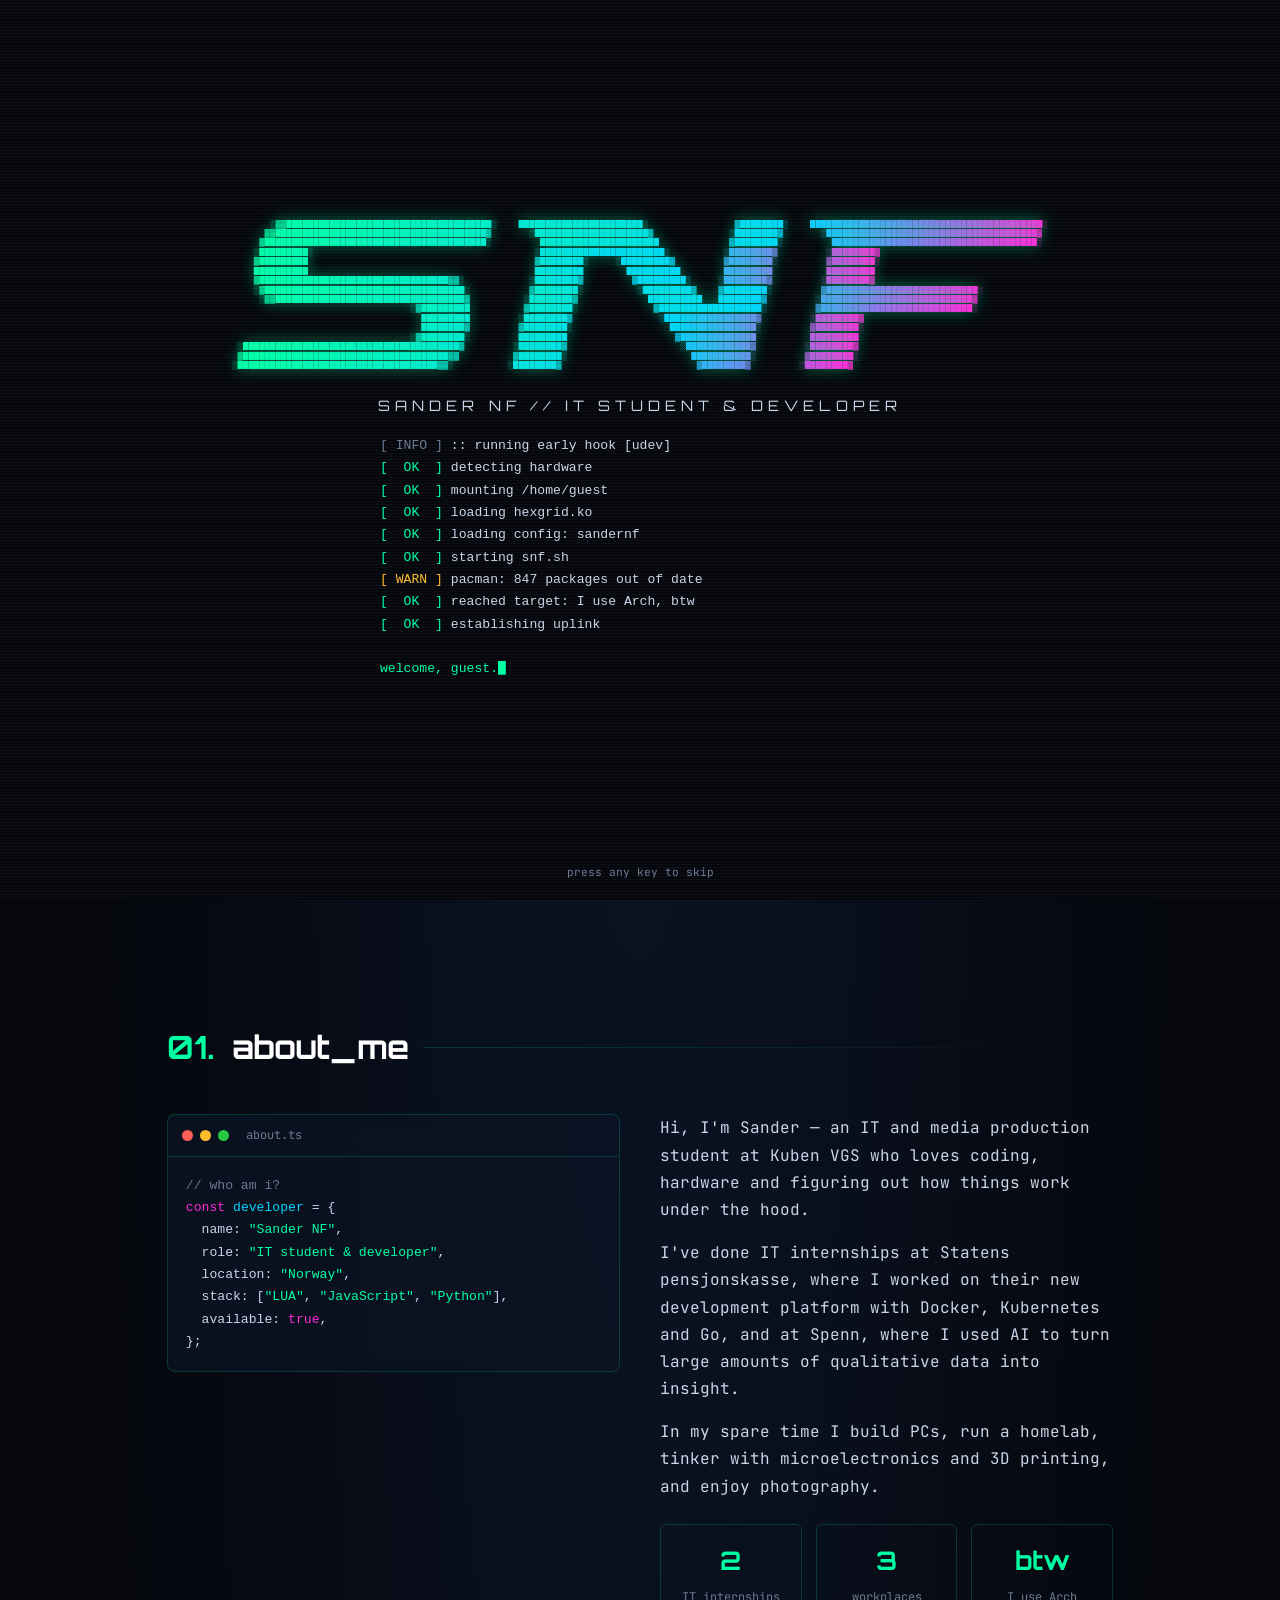
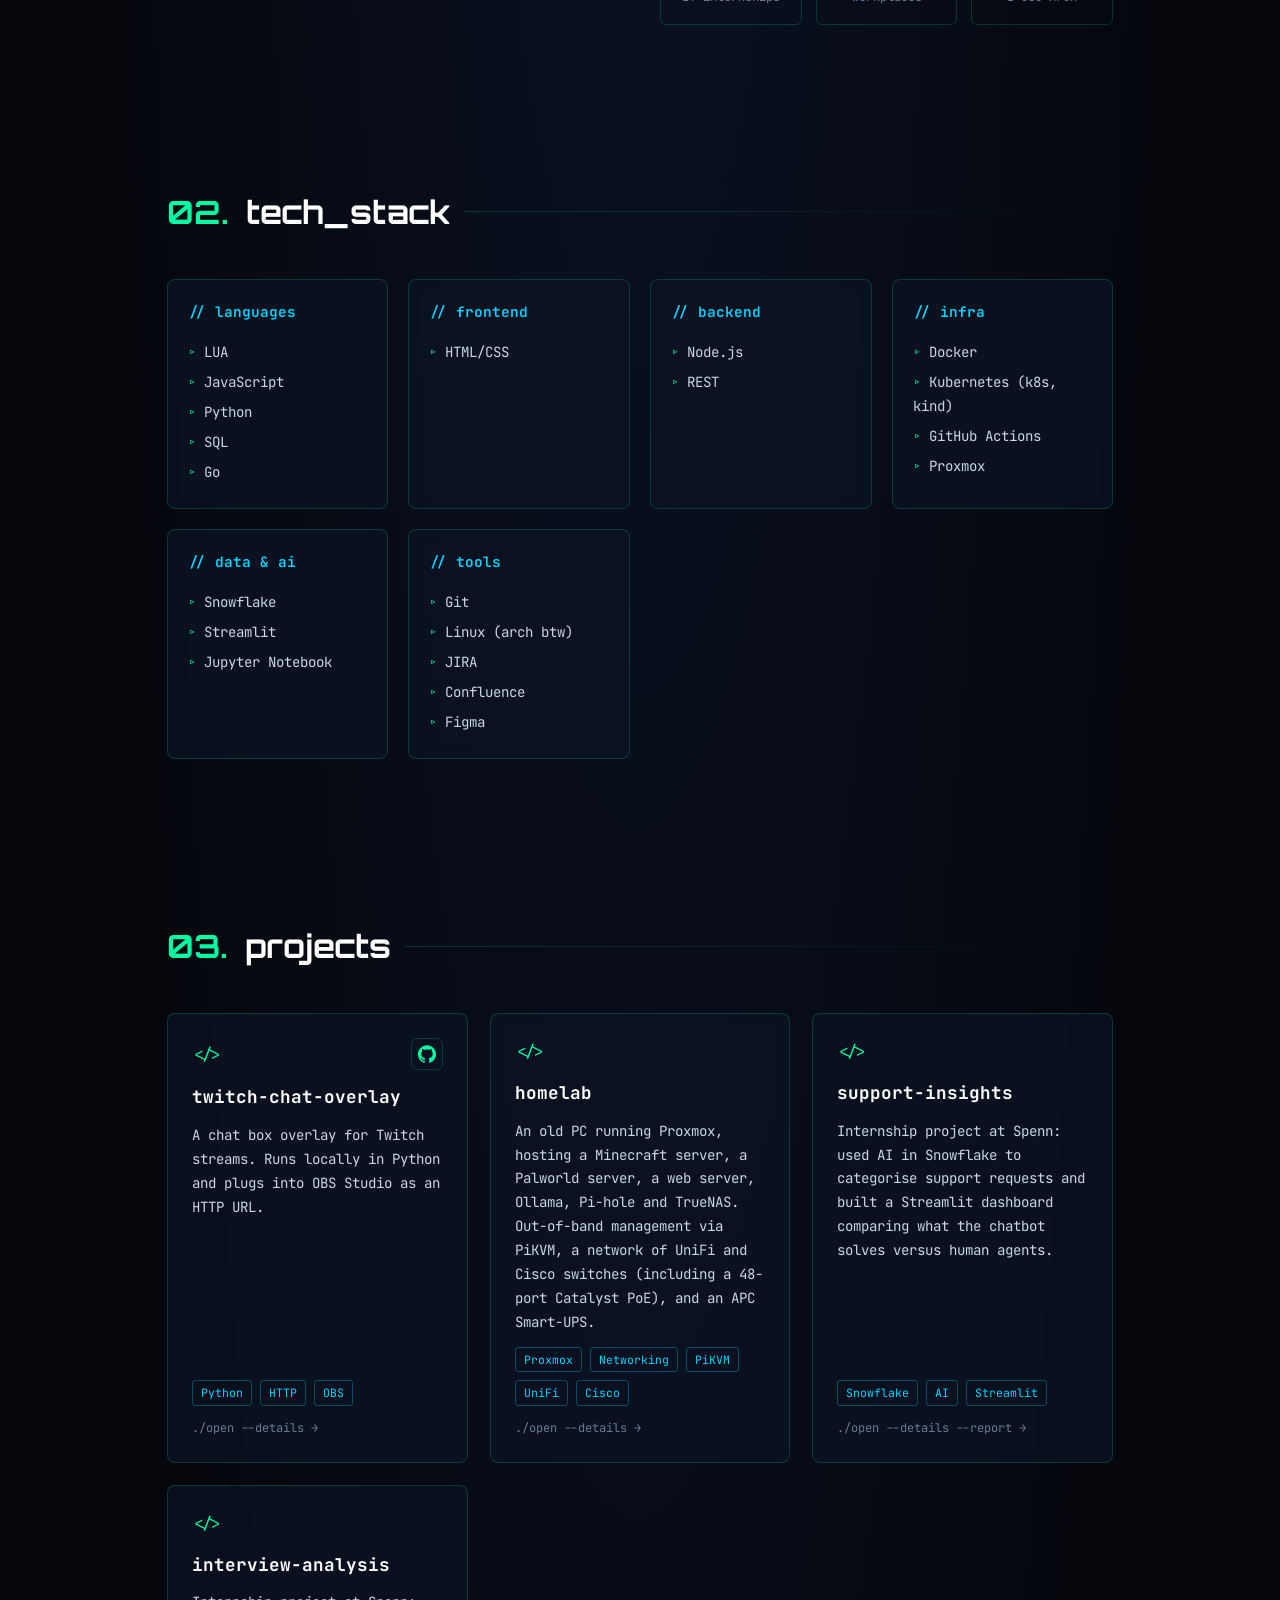
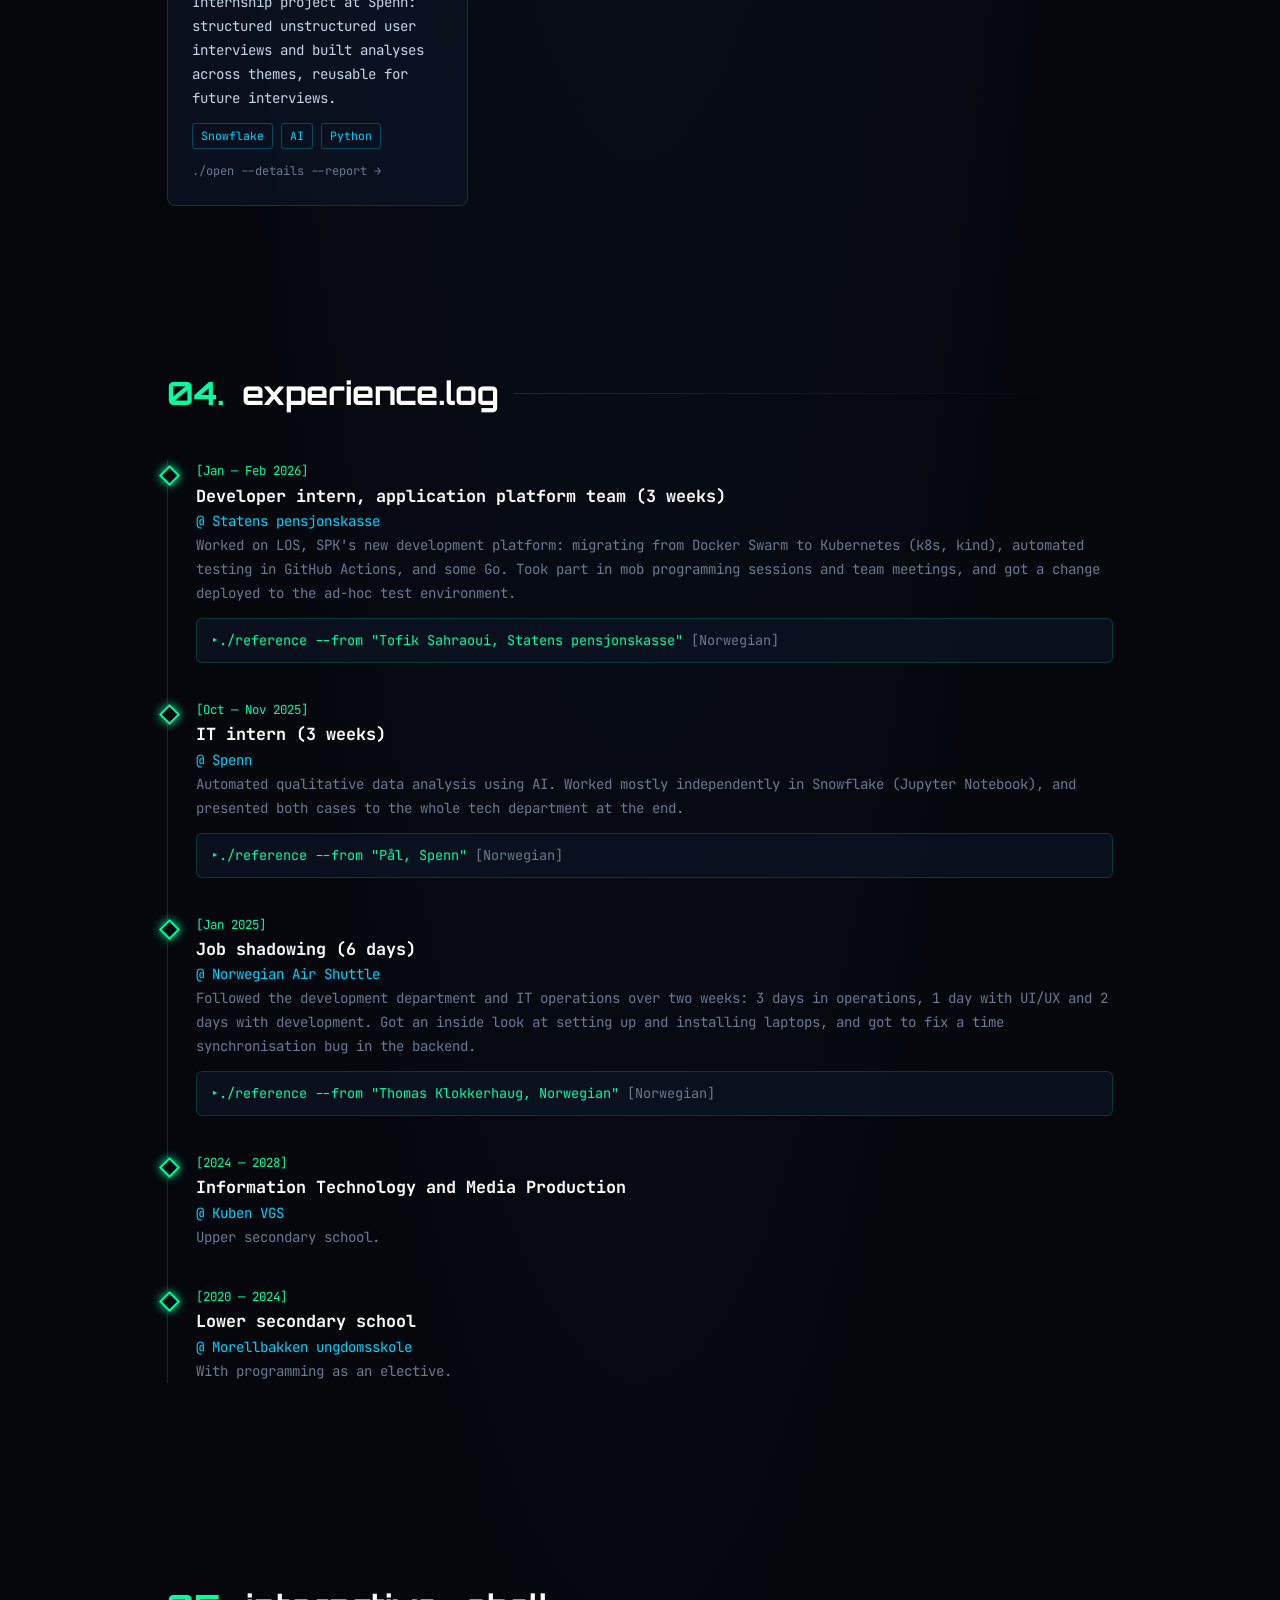
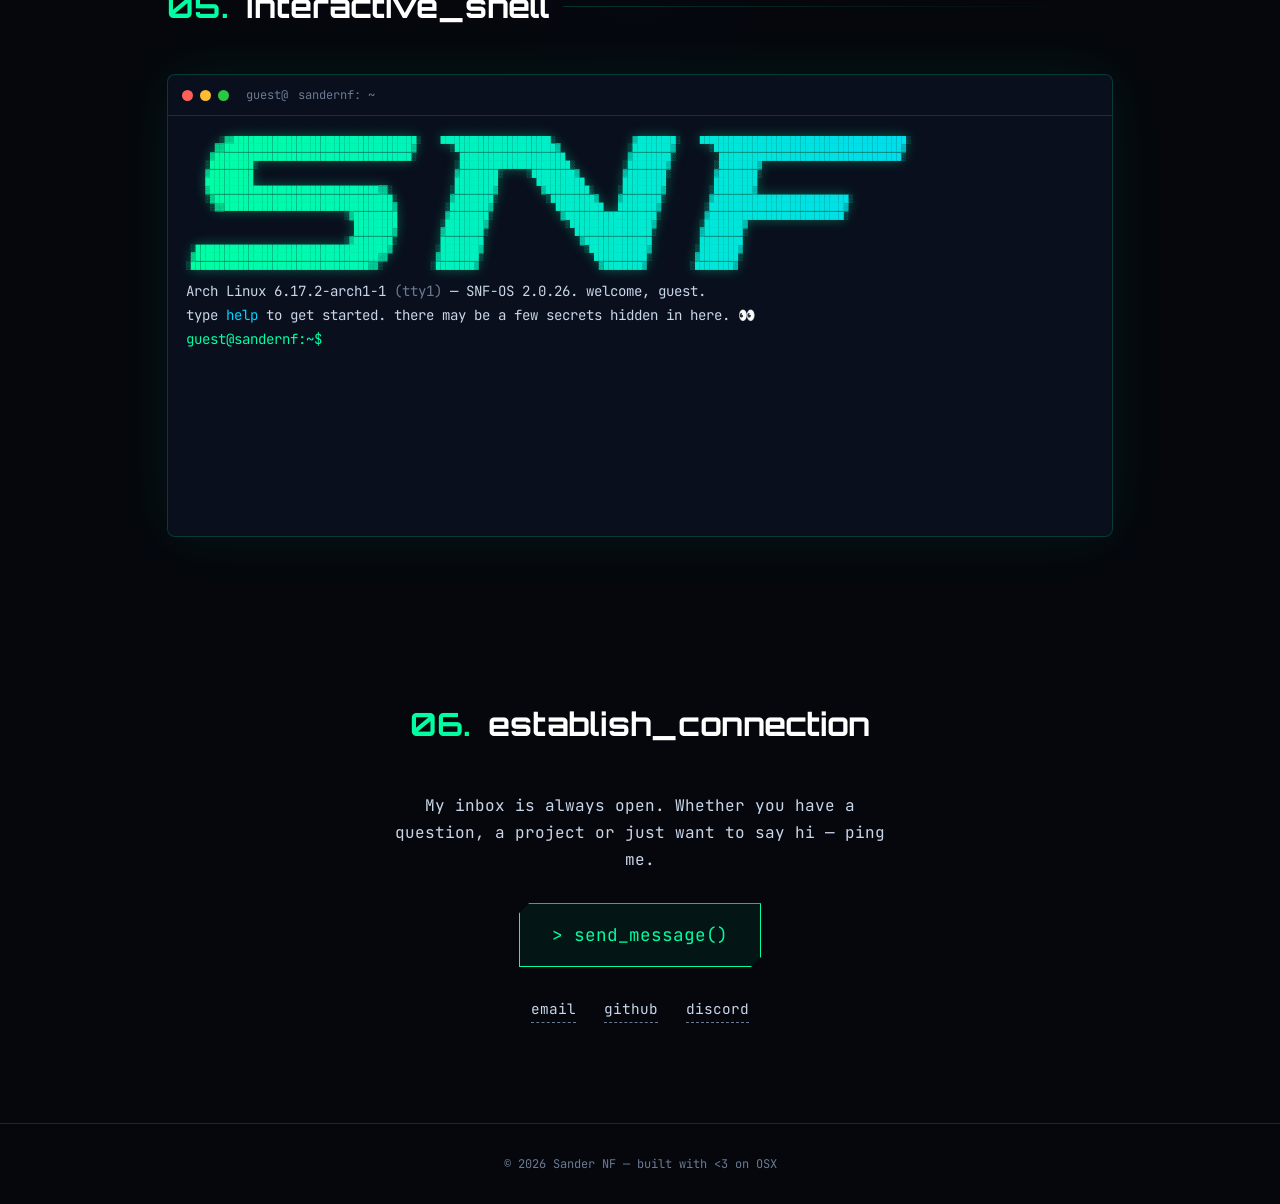
==== commit 8850690a: "feat: made with <3 on OSX" ====
--- a/index.html
+++ b/index.html
@@ -108,7 +108,7 @@
   </main>
 
   <footer>
-    <p>&copy; <span id="year"></span> <span data-bind="name"></span> — <span data-i18n="footer">built with &lt;3 on Arch Linux (btw)</span></p>
+    <p>&copy; <span id="year"></span> <span data-bind="name"></span> — <span data-i18n="footer">built with &lt;3 on OSX</span></p>
   </footer>
 
   <script src="config.js?v=202610141400"></script>
--- a/style.css
+++ b/style.css
@@ -397,6 +397,10 @@
 .t-dim { color: var(--muted); }
 .t-ok { color: var(--accent); font-weight: 600; }
 .t-ach { color: #febc2e; text-shadow: 0 0 8px rgba(254, 188, 46, 0.5); }
+/* `gh cards`: stats and languages side by side, stacked when the terminal is narrow */
+.gh-cards { display: grid; grid-template-columns: repeat(auto-fit, minmax(300px, max-content)); gap: 4px 48px; margin: 2px 0 6px;
+  font-size: min(1em, 3.6cqw); /* shrink on narrow terminals so each row stays on one line (~44 characters) */ }
+#term-out .gh-col > div { white-space: pre; }
 mark.t-match { background: var(--accent); color: var(--bg); border-radius: 2px; padding: 0 1px; }
 /* ASCII logo scaled to fit the terminal width */
 .t-logo {
@@ -466,6 +470,7 @@
   100% { background: #1a0500; }
 }
 .nuke-cloud {
+  text-align: left; /* keep the drawing's lines aligned to each other (the overlay centres its text) */
   font-family: var(--mono); color: #ff9a3b; font-size: clamp(0.7rem, 2.6vw, 1.4rem); line-height: 1.15; margin: 0;
   text-shadow: 0 0 18px #ff5a00, 0 0 40px #ff2a00;
   transform-origin: 50% 100%; animation: cloud-rise 2.2s ease-out forwards;
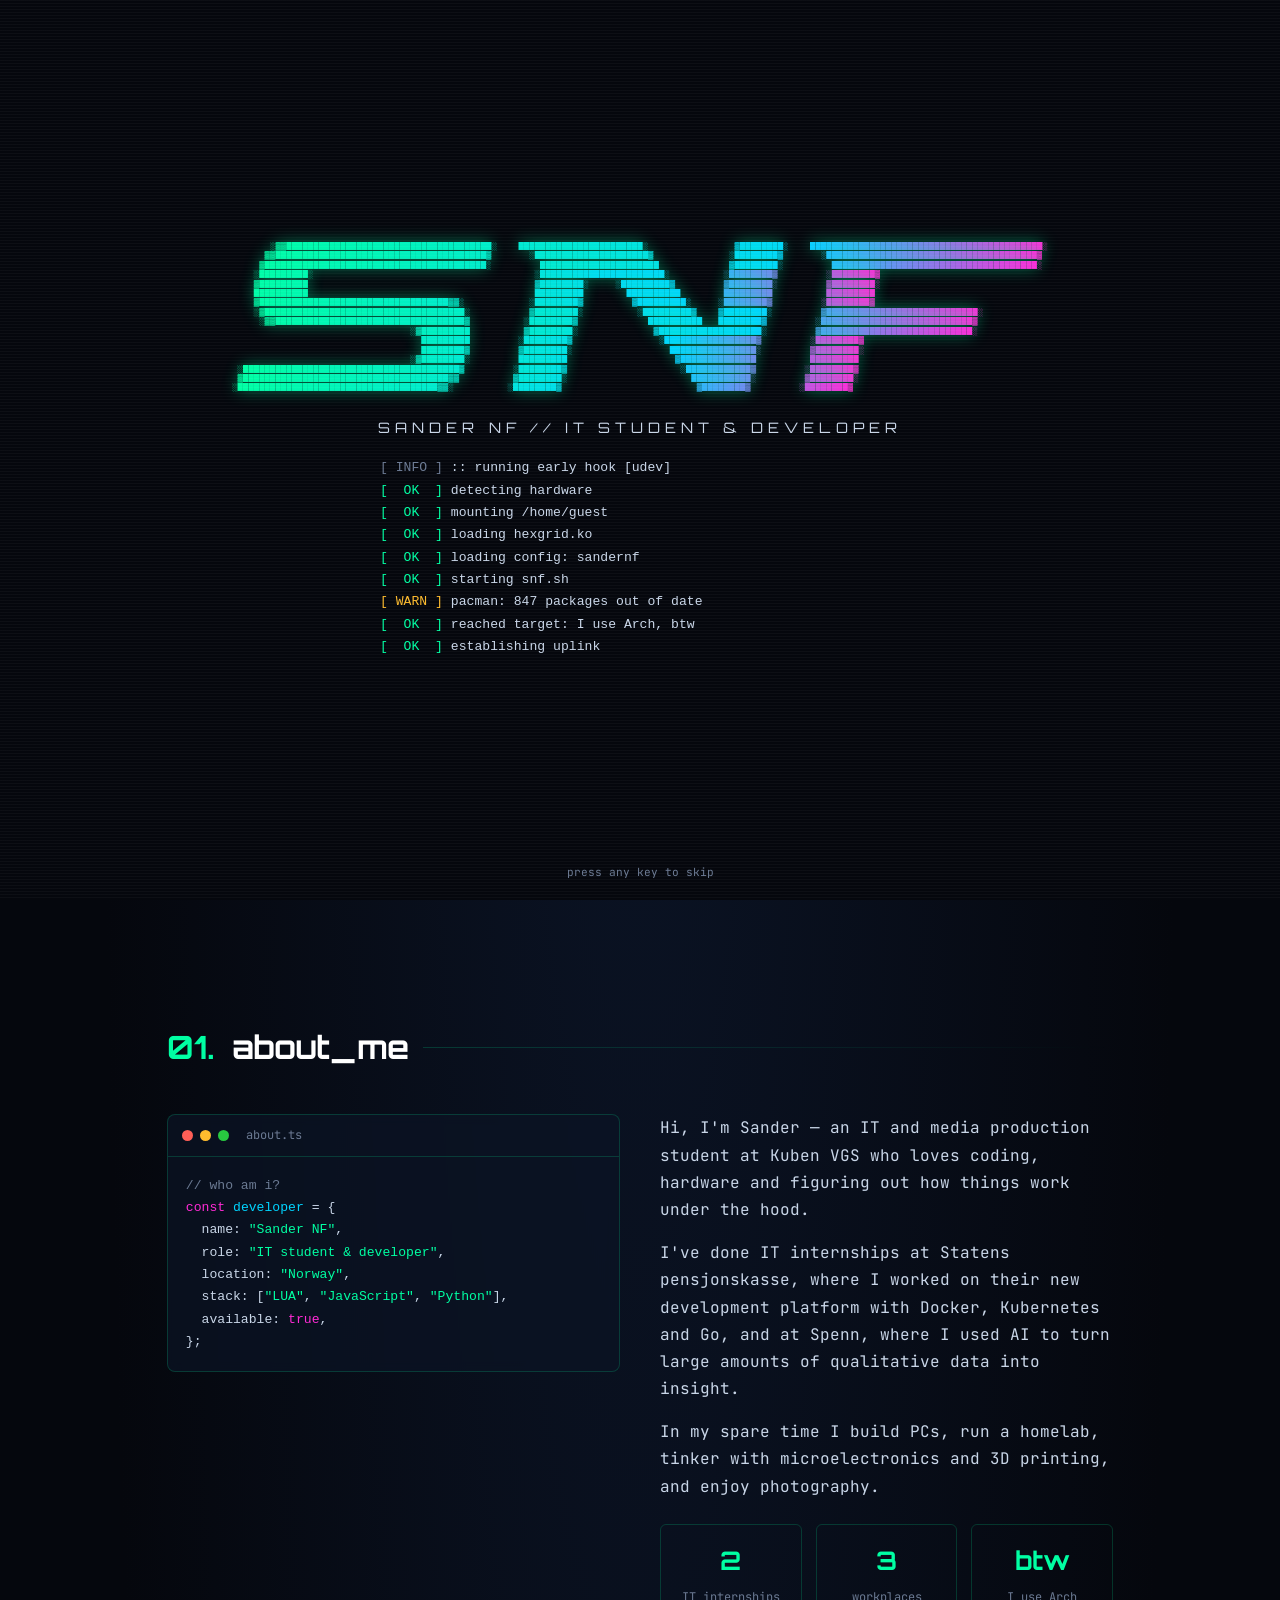
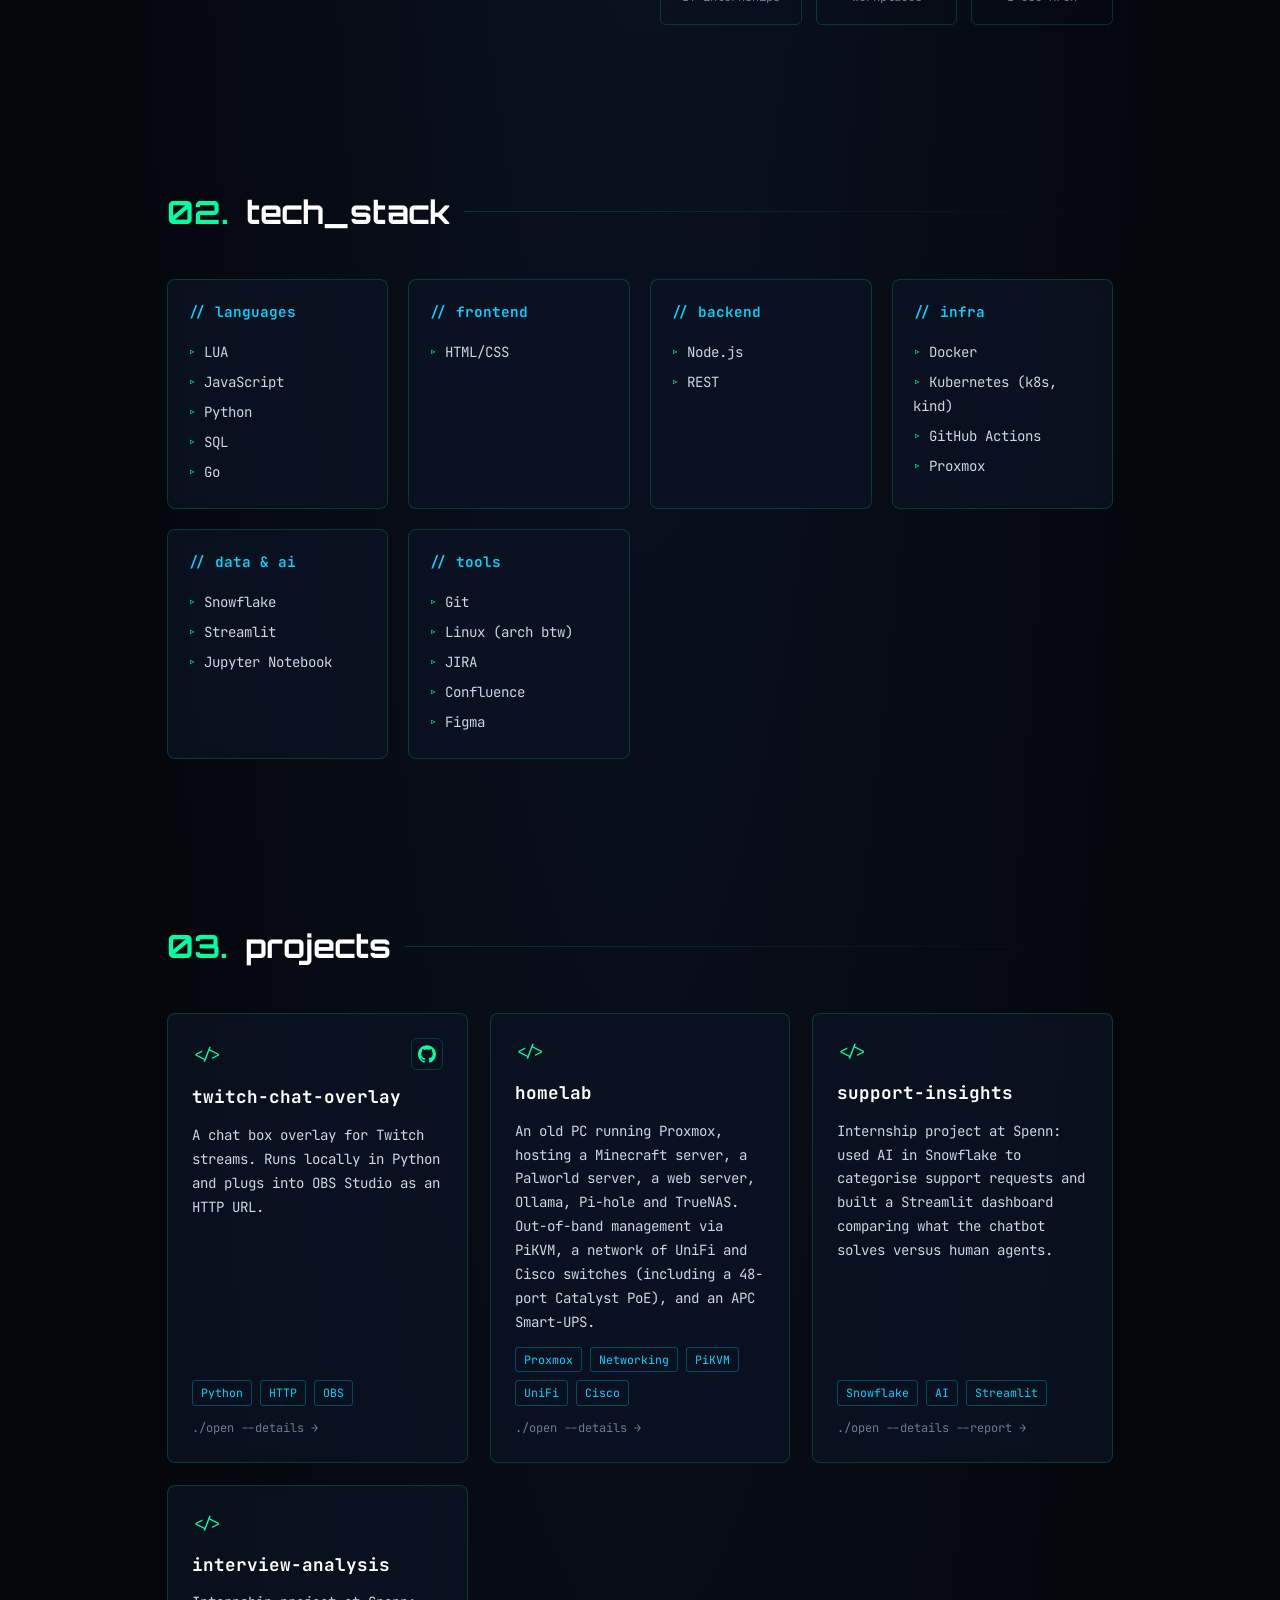
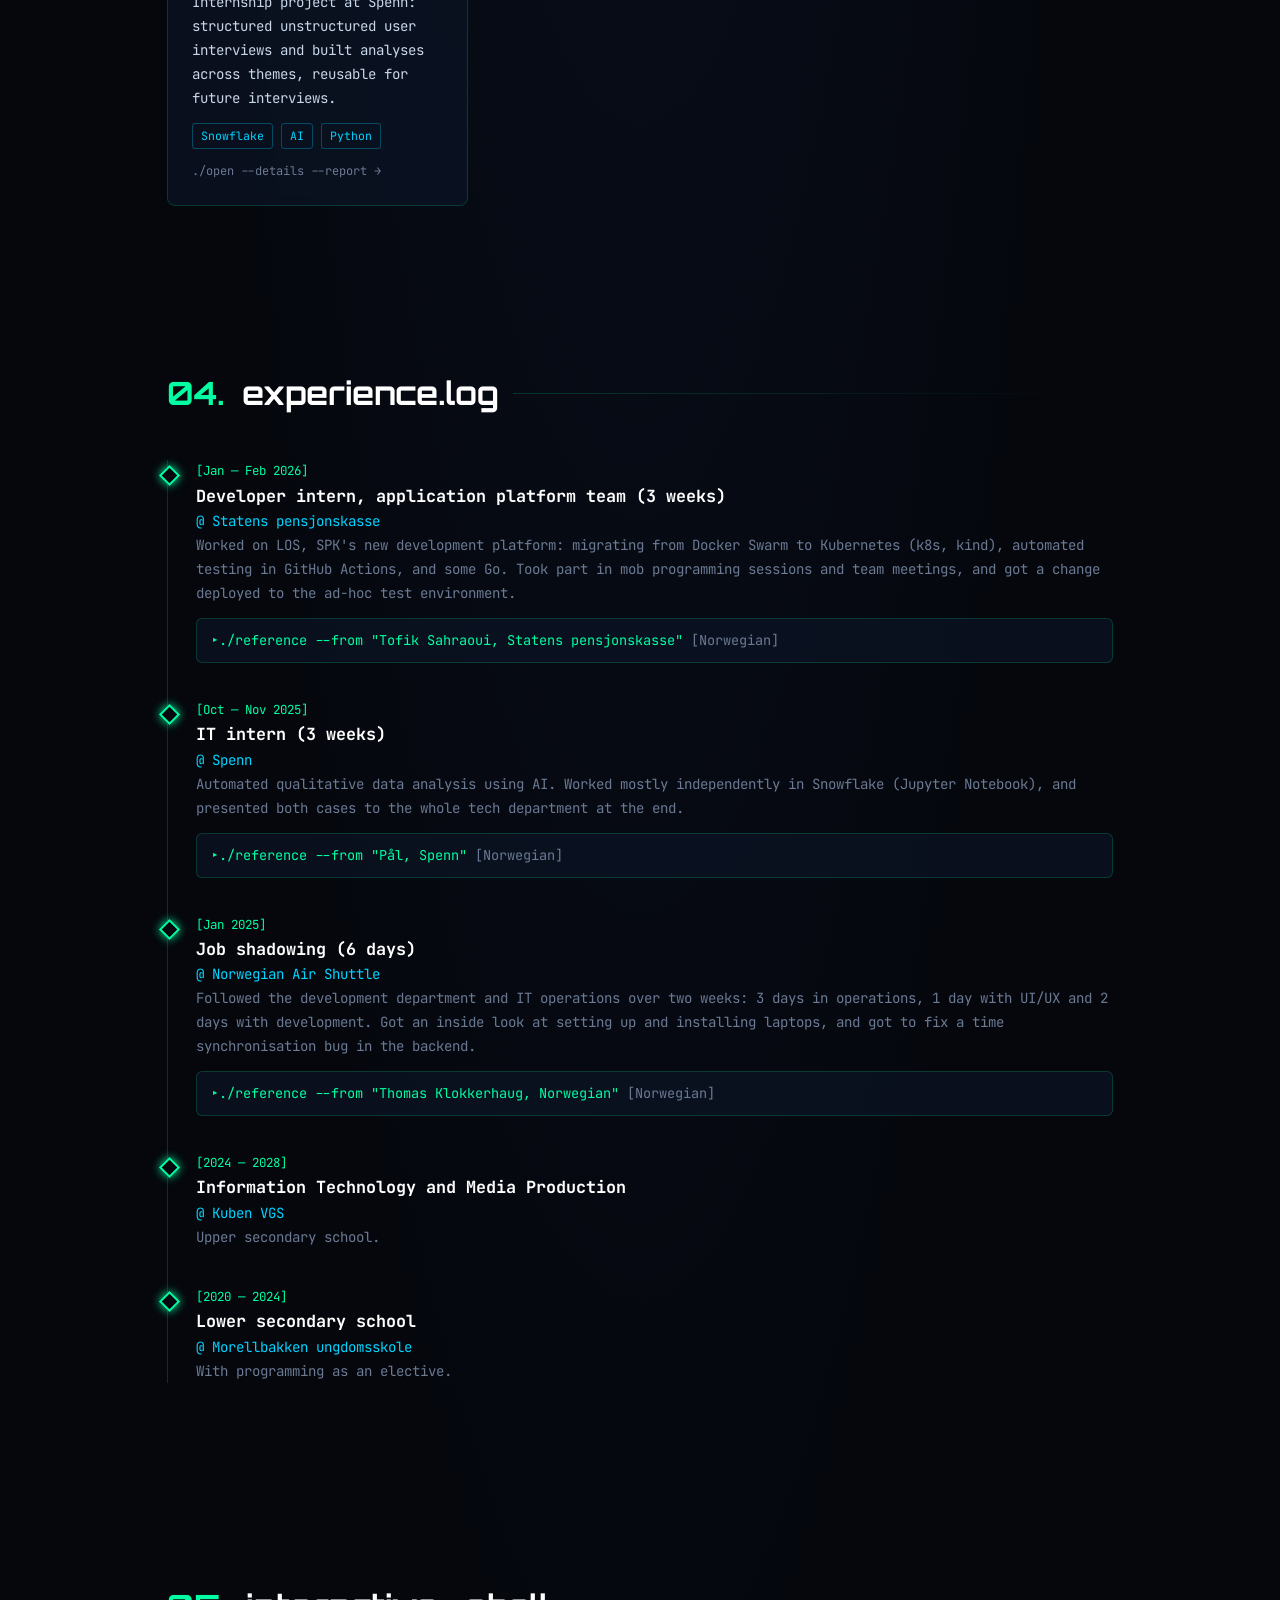
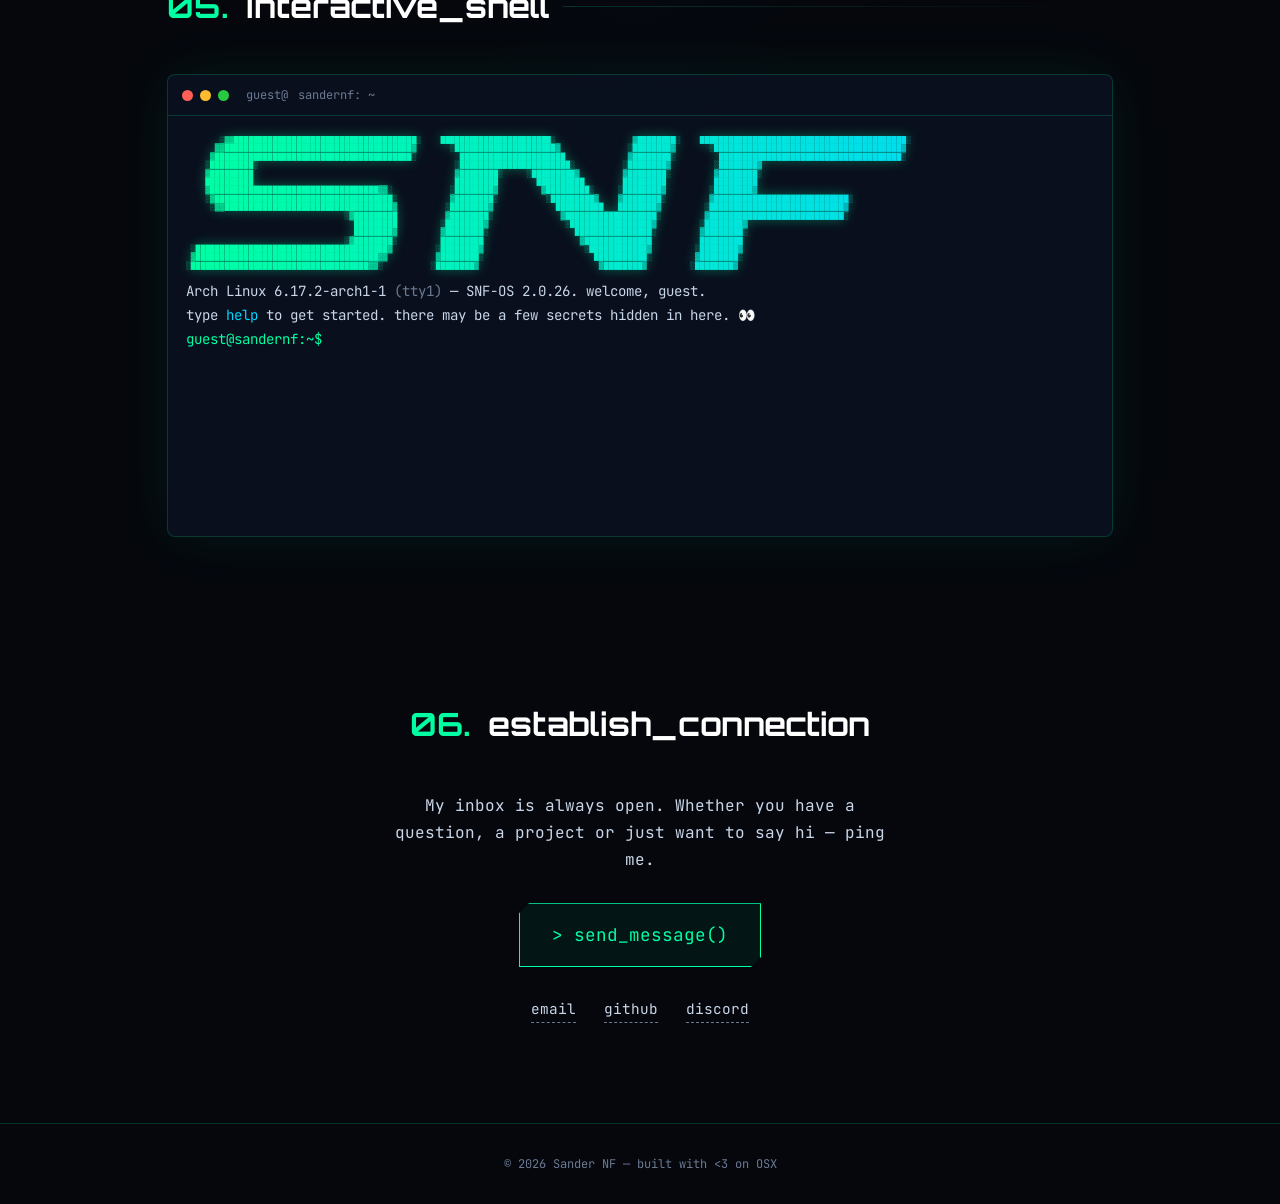
==== commit 12aeb435: "feat: whole page color changes hyfetch can now change the colors for the whole page (background and " ====
--- a/index.html
+++ b/index.html
@@ -9,7 +9,8 @@
   <link rel="preconnect" href="https://fonts.googleapis.com" />
   <link rel="preconnect" href="https://fonts.gstatic.com" crossorigin />
   <link href="https://fonts.googleapis.com/css2?family=JetBrains+Mono:wght@300;400;600;800&family=Orbitron:wght@600;800&display=swap" rel="stylesheet" />
-  <link rel="stylesheet" href="style.css?v=202610141400" />
+  <link rel="stylesheet" href="style.css?v=202610151000" />
+  <script src="theme.js?v=202610151000"></script>
   <script>
     // hide the page until the boot screen takes over (first visit per session only)
     try { if (sessionStorage.getItem("snf-booted") !== "1" && !matchMedia("(prefers-reduced-motion: reduce)").matches) document.documentElement.classList.add("booting"); } catch {}
@@ -111,15 +112,15 @@
     <p>&copy; <span id="year"></span> <span data-bind="name"></span> — <span data-i18n="footer">built with &lt;3 on OSX</span></p>
   </footer>
 
-  <script src="config.js?v=202610141400"></script>
-  <script src="i18n.js?v=202610141400"></script>
-  <script src="logo.js?v=202610141400"></script>
-  <script src="bootscreen.js?v=202610141400"></script>
-  <script src="icons.js?v=202610141400"></script>
-  <script src="main.js?v=202610141400"></script>
-  <script src="ghstats.js?v=202610141400"></script>
-  <script src="terminal.js?v=202610141400"></script>
-  <script src="hex.js?v=202610141400"></script>
-  <script src="nav.js?v=202610141400"></script>
+  <script src="config.js?v=202610151000"></script>
+  <script src="i18n.js?v=202610151000"></script>
+  <script src="logo.js?v=202610151000"></script>
+  <script src="bootscreen.js?v=202610151000"></script>
+  <script src="icons.js?v=202610151000"></script>
+  <script src="main.js?v=202610151000"></script>
+  <script src="ghstats.js?v=202610151000"></script>
+  <script src="terminal.js?v=202610151000"></script>
+  <script src="hex.js?v=202610151000"></script>
+  <script src="nav.js?v=202610151000"></script>
 </body>
 </html>
--- a/style.css
+++ b/style.css
@@ -2,12 +2,17 @@
   --bg: #05070d;
   --bg-2: #0a0f1c;
   --panel: rgba(12, 20, 36, 0.72);
-  --border: rgba(0, 255, 170, 0.18);
+  --border: rgba(var(--accent-rgb), 0.18);
   --text: #c9d6e8;
   --muted: #6b7a93;
+  /* accents: the classic defaults. A flag preset (`hyfetch -c`, theme.js) overrides these on <html> */
   --accent: #00ffa3;   /* neon green */
   --accent-2: #00d4ff; /* cyan */
   --accent-3: #ff2bd6; /* magenta */
+  --accent-rgb: 0, 255, 163;     /* same colours as r, g, b for rgba() */
+  --accent-2-rgb: 0, 212, 255;
+  --accent-3-rgb: 255, 43, 214;
+  --bg-glow: #0b1426;            /* the soft glow at the top of the page */
   --nb-yellow: #fcf434;  /* non-binary flag: name heading + hyfetch */
   --nb-white: #ffffff;
   --nb-purple: #9c59d1;
@@ -19,7 +24,7 @@
 * { box-sizing: border-box; margin: 0; padding: 0; }
 html { scroll-behavior: smooth; }
 body {
-  background: radial-gradient(ellipse at top, #0b1426 0%, var(--bg) 60%);
+  background: radial-gradient(ellipse at top, var(--bg-glow) 0%, var(--bg) 60%);
   background-color: var(--bg);
   color: var(--text);
   font-family: var(--mono);
@@ -70,14 +75,14 @@
 .lang-list {
   position: absolute; right: 0; top: calc(100% + 8px); min-width: 180px; padding: 6px 0; z-index: 45;
   background: rgba(5, 7, 13, 0.96); backdrop-filter: blur(10px);
-  border: 1px solid var(--border); border-radius: 6px; box-shadow: 0 10px 40px rgba(0, 0, 0, 0.5), 0 0 24px rgba(0, 255, 163, 0.08);
+  border: 1px solid var(--border); border-radius: 6px; box-shadow: 0 10px 40px rgba(0, 0, 0, 0.5), 0 0 24px rgba(var(--accent-rgb), 0.08);
 }
 .lang-list[hidden] { display: none; }
 .lang-list button {
   display: flex; align-items: center; gap: 12px; width: 100%; padding: 9px 14px; cursor: pointer; text-align: left;
   font: inherit; font-size: 0.85rem; color: var(--text); background: transparent; border: none; border-left: 2px solid transparent;
 }
-.lang-list button:hover, .lang-list button:focus-visible { background: rgba(0, 255, 163, 0.06); outline: none; }
+.lang-list button:hover, .lang-list button:focus-visible { background: rgba(var(--accent-rgb), 0.06); outline: none; }
 .lang-list button[aria-checked="true"] { color: var(--accent); border-left-color: var(--accent); }
 .lang-list button[aria-checked="true"]::after { content: "✓"; margin-left: auto; }
 .lang-code { width: 34px; font-size: 0.72rem; color: var(--muted); }
@@ -103,7 +108,7 @@
 .nav-toggle:hover { border-color: var(--accent); }
 .nav-toggle span {
   position: absolute; left: 9px; right: 9px; height: 2px; background: var(--accent);
-  box-shadow: 0 0 6px rgba(0, 255, 163, 0.6); transition: transform .25s, opacity .2s;
+  box-shadow: 0 0 6px rgba(var(--accent-rgb), 0.6); transition: transform .25s, opacity .2s;
 }
 .nav-toggle span:nth-child(1) { top: 9px; }
 .nav-toggle span:nth-child(2) { top: 15px; }
@@ -123,7 +128,7 @@
 }
 .nav.compact.open nav { visibility: visible; opacity: 1; transform: none; }
 .nav.compact nav a { padding: 12px 6vw; font-size: 0.95rem; border-left: 2px solid transparent; }
-.nav.compact nav a:hover, .nav.compact nav a.active { border-left-color: var(--accent); background: rgba(0, 255, 163, 0.05); }
+.nav.compact nav a:hover, .nav.compact nav a.active { border-left-color: var(--accent); background: rgba(var(--accent-rgb), 0.05); }
 .num { color: var(--accent); margin-right: 4px; }
 
 /* ---------- layout ---------- */
@@ -158,7 +163,7 @@
   -webkit-text-stroke: 1px rgba(255, 255, 255, 0.45);
 }
 /* "classic" preset: the original white heading with pink and teal glitch copies always showing */
-.glitch.classic { filter: none; text-shadow: 0 0 24px rgba(0, 255, 163, 0.35); }
+.glitch.classic { filter: none; text-shadow: 0 0 24px rgba(var(--accent-rgb), 0.35); }
 .glitch.classic span { color: #fff; background: none; -webkit-text-stroke: 0; }
 .glitch.classic::before, .glitch.classic::after { opacity: 0.8; animation-name: glitch-classic; }
 
@@ -195,12 +200,12 @@
 .btn {
   display: inline-block; padding: 12px 22px;
   border: 1px solid var(--accent); color: var(--accent);
-  background: rgba(0, 255, 163, 0.06);
+  background: rgba(var(--accent-rgb), 0.06);
   font-family: var(--mono); font-size: 0.9rem;
   clip-path: polygon(10px 0, 100% 0, 100% calc(100% - 10px), calc(100% - 10px) 100%, 0 100%, 0 10px);
   transition: background .2s, color .2s, box-shadow .2s;
 }
-.btn:hover { background: var(--accent); color: var(--bg); box-shadow: 0 0 24px rgba(0, 255, 163, 0.5); }
+.btn:hover { background: var(--accent); color: var(--bg); box-shadow: 0 0 24px rgba(var(--accent-rgb), 0.5); }
 .btn.ghost { border-color: var(--accent-2); color: var(--accent-2); background: transparent; }
 .btn.ghost:hover { background: var(--accent-2); color: var(--bg); }
 .btn.big { font-size: 1.1rem; padding: 16px 32px; margin: 30px 0; }
@@ -260,7 +265,7 @@
 .gh-ico { color: var(--accent-2); width: 1.2em; text-align: center; flex-shrink: 0; }
 .gh-label { white-space: nowrap; }
 .gh-dots { flex: 1; min-width: 12px; border-bottom: 1px dotted rgba(201, 214, 232, 0.25); }
-.gh-list b { color: var(--accent); font-weight: 600; font-variant-numeric: tabular-nums; text-shadow: 0 0 8px rgba(0, 255, 163, 0.35); }
+.gh-list b { color: var(--accent); font-weight: 600; font-variant-numeric: tabular-nums; text-shadow: 0 0 8px rgba(var(--accent-rgb), 0.35); }
 .gh-langs li { display: grid; grid-template-columns: 7.5em 1fr 3.8em; align-items: center; gap: 12px; padding: 4px 0; }
 .gh-lang { overflow: hidden; text-overflow: ellipsis; white-space: nowrap; }
 .gh-bar { height: 6px; background: rgba(255, 255, 255, 0.06); border-radius: 3px; overflow: hidden; }
@@ -287,16 +292,16 @@
 }
 .project::before {
   content: ""; position: absolute; inset: 0;
-  background: linear-gradient(120deg, transparent 30%, rgba(0, 255, 163, 0.08), transparent 70%);
+  background: linear-gradient(120deg, transparent 30%, rgba(var(--accent-rgb), 0.08), transparent 70%);
   transform: translateX(-100%); transition: transform .6s;
 }
-.project:hover { transform: translateY(-6px); border-color: var(--accent); box-shadow: 0 10px 40px rgba(0, 255, 163, 0.12); }
+.project:hover { transform: translateY(-6px); border-color: var(--accent); box-shadow: 0 10px 40px rgba(var(--accent-rgb), 0.12); }
 .project:hover::before { transform: translateX(100%); }
 .project .top { display: flex; justify-content: space-between; align-items: center; color: var(--accent); }
 .project h3 { color: #fff; font-size: 1.1rem; }
 .project p { font-size: 0.88rem; color: var(--text); flex: 1; }
 .tags { display: flex; flex-wrap: wrap; gap: 8px; }
-.tags span { font-size: 0.72rem; color: var(--accent-2); border: 1px solid rgba(0, 212, 255, 0.3); padding: 2px 8px; border-radius: 3px; }
+.tags span { font-size: 0.72rem; color: var(--accent-2); border: 1px solid rgba(var(--accent-2-rgb), 0.3); padding: 2px 8px; border-radius: 3px; }
 
 .project h3 a.open { color: inherit; }
 .project h3 a.open::after { content: ""; position: absolute; inset: 0; z-index: 1; } /* whole card is clickable */
@@ -306,7 +311,7 @@
   transition: color .2s, border-color .2s, box-shadow .2s, background .2s;
 }
 .project .ext svg, .project .ext img { width: 18px; height: 18px; display: block; }
-.project .ext:hover { color: var(--bg); background: var(--accent); border-color: var(--accent); box-shadow: 0 0 16px rgba(0, 255, 163, 0.5); }
+.project .ext:hover { color: var(--bg); background: var(--accent); border-color: var(--accent); box-shadow: 0 0 16px rgba(var(--accent-rgb), 0.5); }
 .project .more { font-size: 0.75rem; color: var(--muted); transition: color .2s; }
 .project:hover .more { color: var(--accent); }
 .project:focus-within { border-color: var(--accent); }
@@ -323,7 +328,7 @@
   border: none; border-right: 1px solid var(--border); border-top: 2px solid transparent; padding: 10px 18px; white-space: nowrap;
 }
 .pp-tabs button:hover { color: var(--text); background: rgba(255, 255, 255, 0.03); }
-.pp-tabs button[aria-selected="true"] { color: #fff; border-top-color: var(--accent); background: rgba(0, 255, 163, 0.06); }
+.pp-tabs button[aria-selected="true"] { color: #fff; border-top-color: var(--accent); background: rgba(var(--accent-rgb), 0.06); }
 .pp-panel { padding: 24px clamp(16px, 3vw, 32px) 30px; font-size: 0.9rem; max-width: 80ch; }
 .pp-panel:focus-visible { outline: 1px solid var(--accent); outline-offset: -4px; }
 .pp-panel h3 { color: #fff; font-size: 1.15rem; margin-bottom: 12px; }
@@ -339,12 +344,12 @@
 .md h2::after { display: none; }
 .md h2::before { content: "## "; color: var(--muted); }
 .md strong { color: #fff; }
-.md code { color: var(--accent); background: rgba(0, 255, 163, 0.06); padding: 1px 5px; border-radius: 3px; }
+.md code { color: var(--accent); background: rgba(var(--accent-rgb), 0.06); padding: 1px 5px; border-radius: 3px; }
 .md pre { background: rgba(0, 0, 0, 0.35); border: 1px solid var(--border); border-radius: 6px; padding: 14px; overflow-x: auto; margin: 0 0 14px; line-height: 1.35; }
 .md pre code { background: none; padding: 0; color: var(--text); }
 .md table { border-collapse: collapse; width: 100%; font-size: 0.82rem; margin-bottom: 14px; display: block; overflow-x: auto; }
 .md th, .md td { border: 1px solid var(--border); padding: 7px 10px; text-align: left; vertical-align: top; }
-.md th { color: var(--accent); background: rgba(0, 255, 163, 0.05); font-weight: 600; }
+.md th { color: var(--accent); background: rgba(var(--accent-rgb), 0.05); font-weight: 600; }
 .md ul { padding-left: 20px; margin-bottom: 12px; }
 .md li { margin-bottom: 4px; }
 .md li:has(> input[type="checkbox"]) { list-style: none; margin-left: -20px; }
@@ -369,14 +374,14 @@
 .reference summary::-webkit-details-marker { display: none; }
 .reference summary::before { content: "▸ "; display: inline-block; transition: transform .2s; }
 .reference[open] summary::before { transform: rotate(90deg); }
-.reference summary:hover { background: rgba(0, 255, 163, 0.05); }
+.reference summary:hover { background: rgba(var(--accent-rgb), 0.05); }
 .ref-lang { color: var(--muted); }
 .ref-body { padding: 4px 18px 16px; border-top: 1px solid var(--border); max-height: 60vh; overflow-y: auto; }
 .ref-body h4 { color: var(--accent-2); font-size: 0.85rem; margin: 14px 0 4px; }
 .timeline .ref-body p { color: var(--text); margin-bottom: 8px; }
 
 /* ---------- terminal ---------- */
-.term { box-shadow: 0 0 60px rgba(0, 255, 163, 0.07); }
+.term { box-shadow: 0 0 60px rgba(var(--accent-rgb), 0.07); }
 .term-body { padding: 16px 18px; height: 340px; overflow-y: auto; font-size: 0.88rem; cursor: text; }
 #term-out div { white-space: pre-wrap; }
 .term-line { display: flex; gap: 10px; }
@@ -408,7 +413,7 @@
   line-height: 1.05; margin: 4px 0 10px; white-space: pre; overflow: hidden;
   background: linear-gradient(90deg, var(--accent), var(--accent-2));
   -webkit-background-clip: text; background-clip: text; color: transparent;
-  filter: drop-shadow(0 0 6px rgba(0, 255, 163, 0.35));
+  filter: drop-shadow(0 0 6px rgba(var(--accent-rgb), 0.35));
 }
 #term-out { container-type: inline-size; }
 /* hyfetch: the logo striped in the non-binary flag (black lifted a bit so it shows on the dark terminal) */
@@ -438,7 +443,7 @@
   display: inline-block; opacity: 0; transform: translateX(-12px);
   background: linear-gradient(90deg, var(--accent), var(--accent-2) 70%, var(--accent-3));
   -webkit-background-clip: text; background-clip: text; color: transparent;
-  filter: drop-shadow(0 0 8px rgba(0, 255, 163, 0.45));
+  filter: drop-shadow(0 0 8px rgba(var(--accent-rgb), 0.45));
   transition: opacity .25s, transform .25s;
 }
 .bs-logo span.on { opacity: 1; transform: none; }
@@ -507,7 +512,7 @@
 .chip {
   font: inherit; font-size: 0.78rem; cursor: pointer;
   color: var(--accent-2); background: transparent;
-  border: 1px solid rgba(0, 212, 255, 0.3); padding: 4px 12px; border-radius: 3px;
+  border: 1px solid rgba(var(--accent-2-rgb), 0.3); padding: 4px 12px; border-radius: 3px;
   transition: background .2s, color .2s;
 }
 .chip:hover { border-color: var(--accent-2); }
@@ -522,7 +527,7 @@
   transition: transform .25s, border-color .25s, box-shadow .25s;
 }
 .photo img { display: block; width: 100%; height: auto; transition: transform .5s, filter .5s; filter: saturate(0.85); }
-.photo:hover, .photo:focus-visible { transform: translateY(-4px); border-color: var(--accent); box-shadow: 0 10px 40px rgba(0, 255, 163, 0.15); outline: none; }
+.photo:hover, .photo:focus-visible { transform: translateY(-4px); border-color: var(--accent); box-shadow: 0 10px 40px rgba(var(--accent-rgb), 0.15); outline: none; }
 .photo:hover img { transform: scale(1.04); filter: saturate(1.1); }
 .photo-info {
   position: absolute; left: 0; right: 0; bottom: 0; padding: 14px;
@@ -543,13 +548,13 @@
 .lb-view { display: flex; flex-direction: column; align-items: center; gap: 10px; min-width: 0; }
 .lb-stage {
   position: relative; overflow: hidden; touch-action: none; cursor: zoom-in;
-  border: 1px solid var(--border); border-radius: 6px; box-shadow: 0 0 60px rgba(0, 255, 163, 0.12);
+  border: 1px solid var(--border); border-radius: 6px; box-shadow: 0 0 60px rgba(var(--accent-rgb), 0.12);
 }
 .lens {
   position: fixed; z-index: 70; pointer-events: none;
   border: 2px solid var(--accent); border-radius: 50%;
   background-color: var(--bg); background-repeat: no-repeat;
-  box-shadow: 0 0 0 1px rgba(0, 0, 0, 0.6), 0 0 30px rgba(0, 255, 163, 0.35);
+  box-shadow: 0 0 0 1px rgba(0, 0, 0, 0.6), 0 0 30px rgba(var(--accent-rgb), 0.35);
 }
 .lens[hidden] { display: none; }
 .lens span {
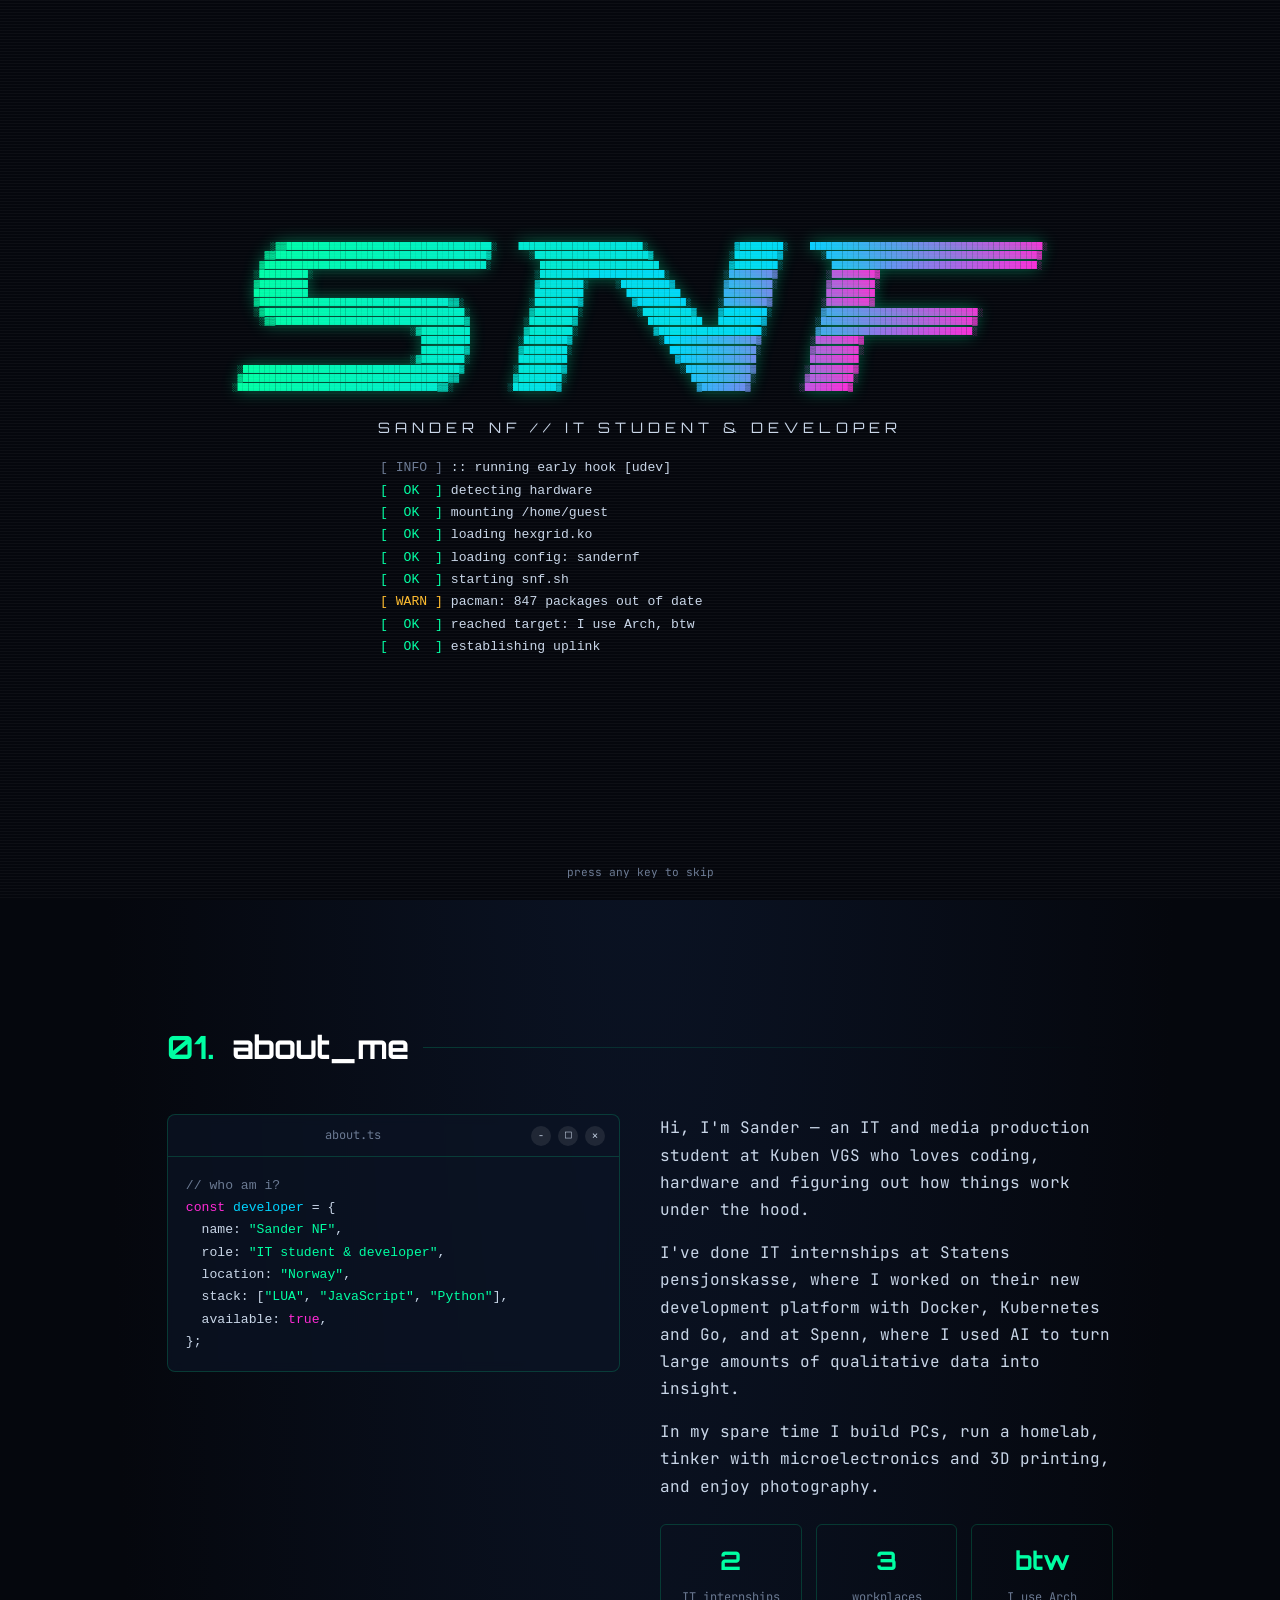
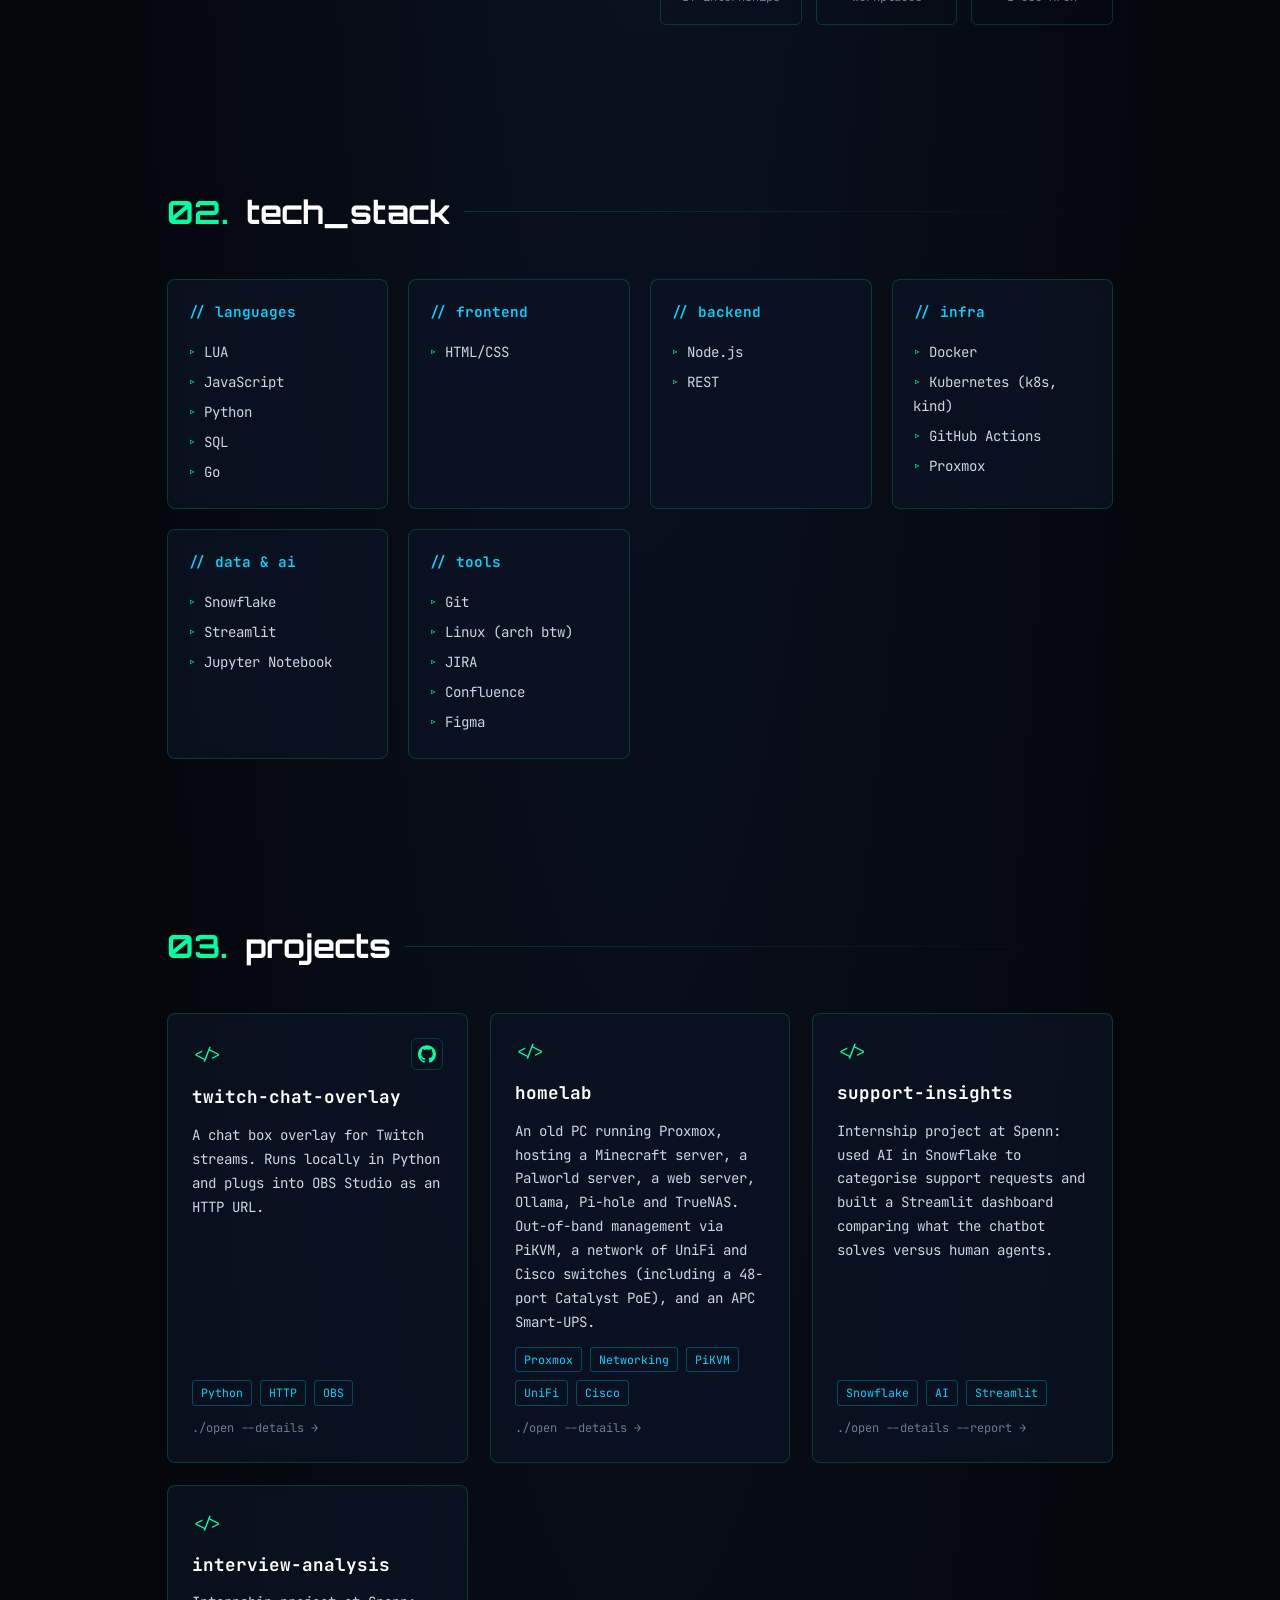
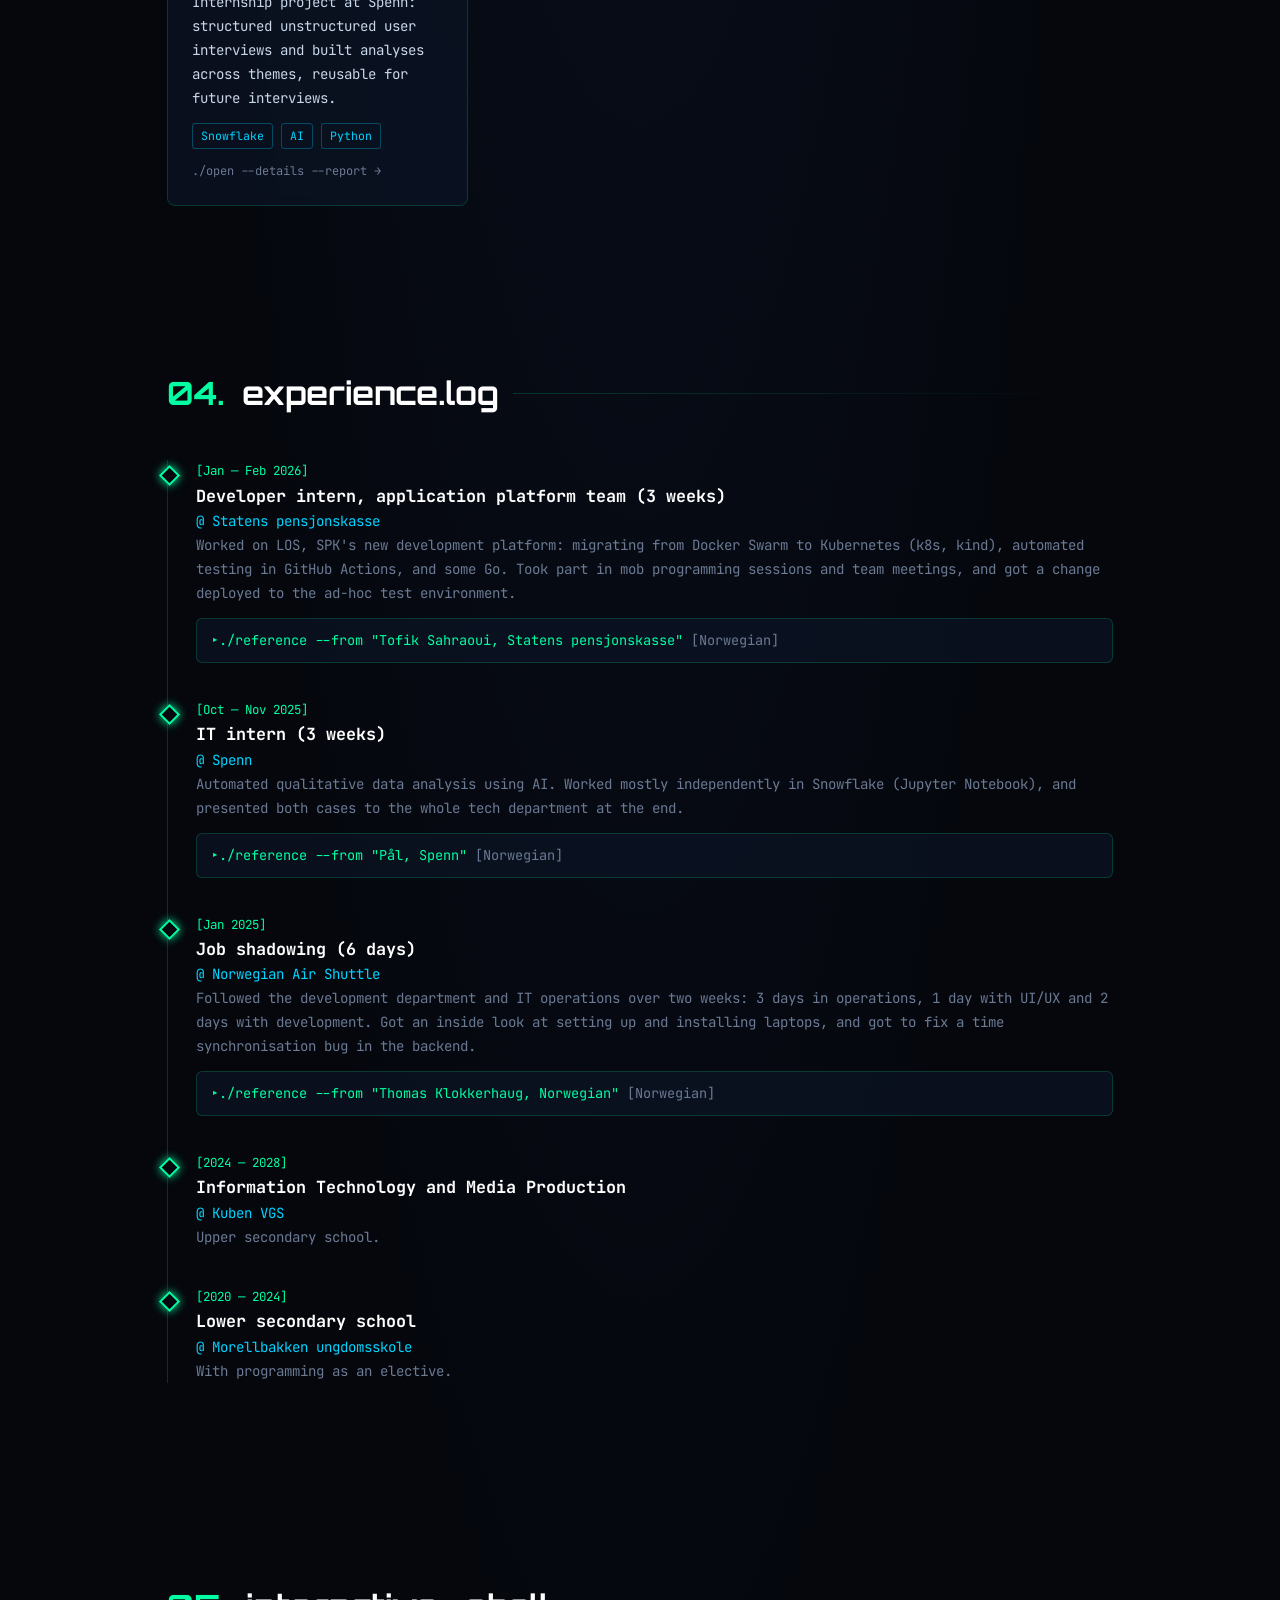
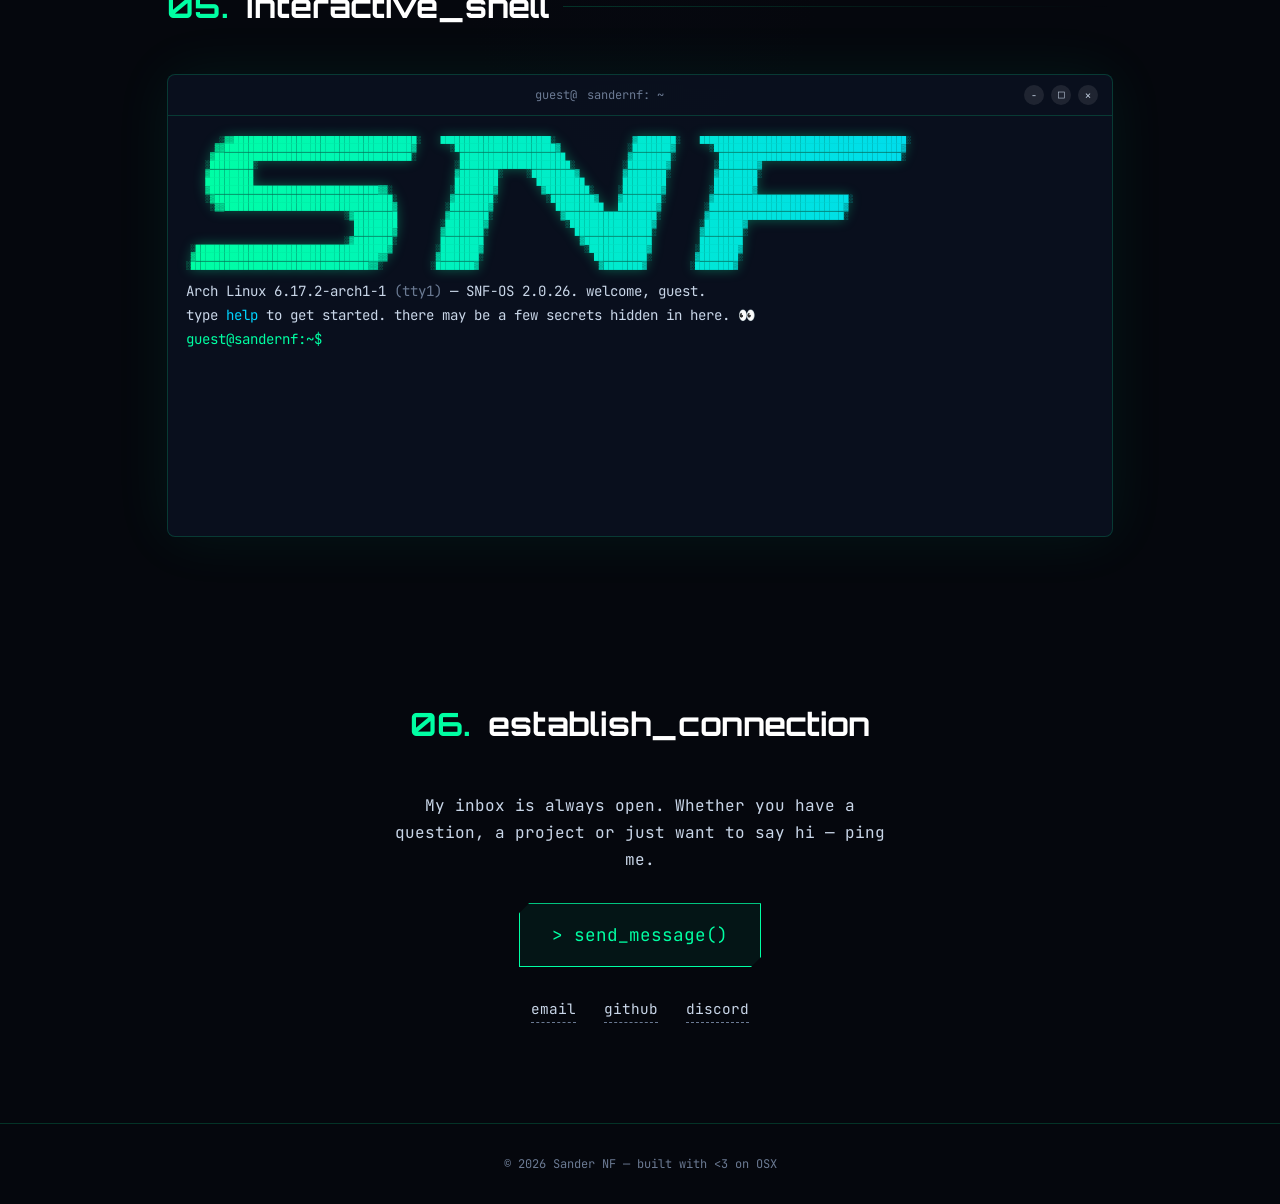
==== commit cb7a160b: "feat: OS detect and OS spesific UI the page now detects (or tries to) what OS the user is on and sty" ====
--- a/index.html
+++ b/index.html
@@ -9,8 +9,8 @@
   <link rel="preconnect" href="https://fonts.googleapis.com" />
   <link rel="preconnect" href="https://fonts.gstatic.com" crossorigin />
   <link href="https://fonts.googleapis.com/css2?family=JetBrains+Mono:wght@300;400;600;800&family=Orbitron:wght@600;800&display=swap" rel="stylesheet" />
-  <link rel="stylesheet" href="style.css?v=202610151000" />
-  <script src="theme.js?v=202610151000"></script>
+  <link rel="stylesheet" href="style.css?v=202610151200" />
+  <script src="theme.js?v=202610151200"></script>
   <script>
     // hide the page until the boot screen takes over (first visit per session only)
     try { if (sessionStorage.getItem("snf-booted") !== "1" && !matchMedia("(prefers-reduced-motion: reduce)").matches) document.documentElement.classList.add("booting"); } catch {}
@@ -112,15 +112,15 @@
     <p>&copy; <span id="year"></span> <span data-bind="name"></span> — <span data-i18n="footer">built with &lt;3 on OSX</span></p>
   </footer>
 
-  <script src="config.js?v=202610151000"></script>
-  <script src="i18n.js?v=202610151000"></script>
-  <script src="logo.js?v=202610151000"></script>
-  <script src="bootscreen.js?v=202610151000"></script>
-  <script src="icons.js?v=202610151000"></script>
-  <script src="main.js?v=202610151000"></script>
-  <script src="ghstats.js?v=202610151000"></script>
-  <script src="terminal.js?v=202610151000"></script>
-  <script src="hex.js?v=202610151000"></script>
-  <script src="nav.js?v=202610151000"></script>
+  <script src="config.js?v=202610151200"></script>
+  <script src="i18n.js?v=202610151200"></script>
+  <script src="logo.js?v=202610151200"></script>
+  <script src="bootscreen.js?v=202610151200"></script>
+  <script src="icons.js?v=202610151200"></script>
+  <script src="main.js?v=202610151200"></script>
+  <script src="ghstats.js?v=202610151200"></script>
+  <script src="terminal.js?v=202610151200"></script>
+  <script src="hex.js?v=202610151200"></script>
+  <script src="nav.js?v=202610151200"></script>
 </body>
 </html>
--- a/style.css
+++ b/style.css
@@ -226,6 +226,37 @@
 .win-bar i:nth-child(2) { background: #febc2e; }
 .win-bar i:nth-child(3) { background: #28c840; }
 .win-bar span { margin-left: 10px; }
+
+/* window title bars look like the visitor's OS. theme.js sets <html data-os="mac|win|linux">
+   (detected, or ?win / ?mac / ?linux / ?os=…). mac is the default look above. Same markup for all:
+   three <i> buttons, then the title (or the project tabs) */
+.win-bar > i { flex-shrink: 0; }
+/* Windows 11: title on the left, flat ─ ☐ ✕ on the right, close turns red on hover */
+[data-os="win"] .win-bar { gap: 0; padding-right: 0; }
+[data-os="win"] .win-bar > :not(i) { order: -1; flex: 1; margin-left: 0; }
+[data-os="win"] .win-bar > i {
+  width: 42px; height: 30px; margin: -10px 0; border-radius: 0; background: transparent;
+  display: grid; place-items: center; font-style: normal; font-size: 11px; color: var(--muted);
+  transition: background .15s, color .15s;
+}
+[data-os="win"] .win-bar > i:nth-child(1)::before { content: "─"; }
+[data-os="win"] .win-bar > i:nth-child(2)::before { content: "☐"; font-size: 13px; }
+[data-os="win"] .win-bar > i:nth-child(3)::before { content: "✕"; }
+[data-os="win"] .win-bar > i:hover { background: rgba(255, 255, 255, 0.08); color: var(--text); }
+[data-os="win"] .win-bar > i:nth-child(3):hover { background: #c42b1c; color: #fff; }
+/* Linux (GNOME): title centred, round buttons on the right */
+[data-os="linux"] .win-bar > :not(i) { order: -1; flex: 1; margin-left: 0; text-align: center; }
+[data-os="linux"] .win-bar > i {
+  width: 20px; height: 20px; background: rgba(255, 255, 255, 0.09);
+  display: grid; place-items: center; font-style: normal; font-size: 10px; color: var(--text);
+}
+[data-os="linux"] .win-bar > i:nth-child(1)::before { content: "−"; }
+[data-os="linux"] .win-bar > i:nth-child(2)::before { content: "□"; font-size: 11px; }
+[data-os="linux"] .win-bar > i:nth-child(3)::before { content: "✕"; }
+[data-os="linux"] .win-bar > i:hover { background: rgba(255, 255, 255, 0.18); }
+/* the project page's tab bar keeps its tabs on the left */
+[data-os="win"] .pp-tabbar > .pp-tabs, [data-os="linux"] .pp-tabbar > .pp-tabs { margin-left: 0; text-align: left; }
+[data-os="linux"] .pp-tabbar { padding-right: 14px; }
 
 /* ---------- about ---------- */
 .about-grid { display: grid; grid-template-columns: minmax(0, 1fr) minmax(0, 1fr); gap: 40px; align-items: start; }
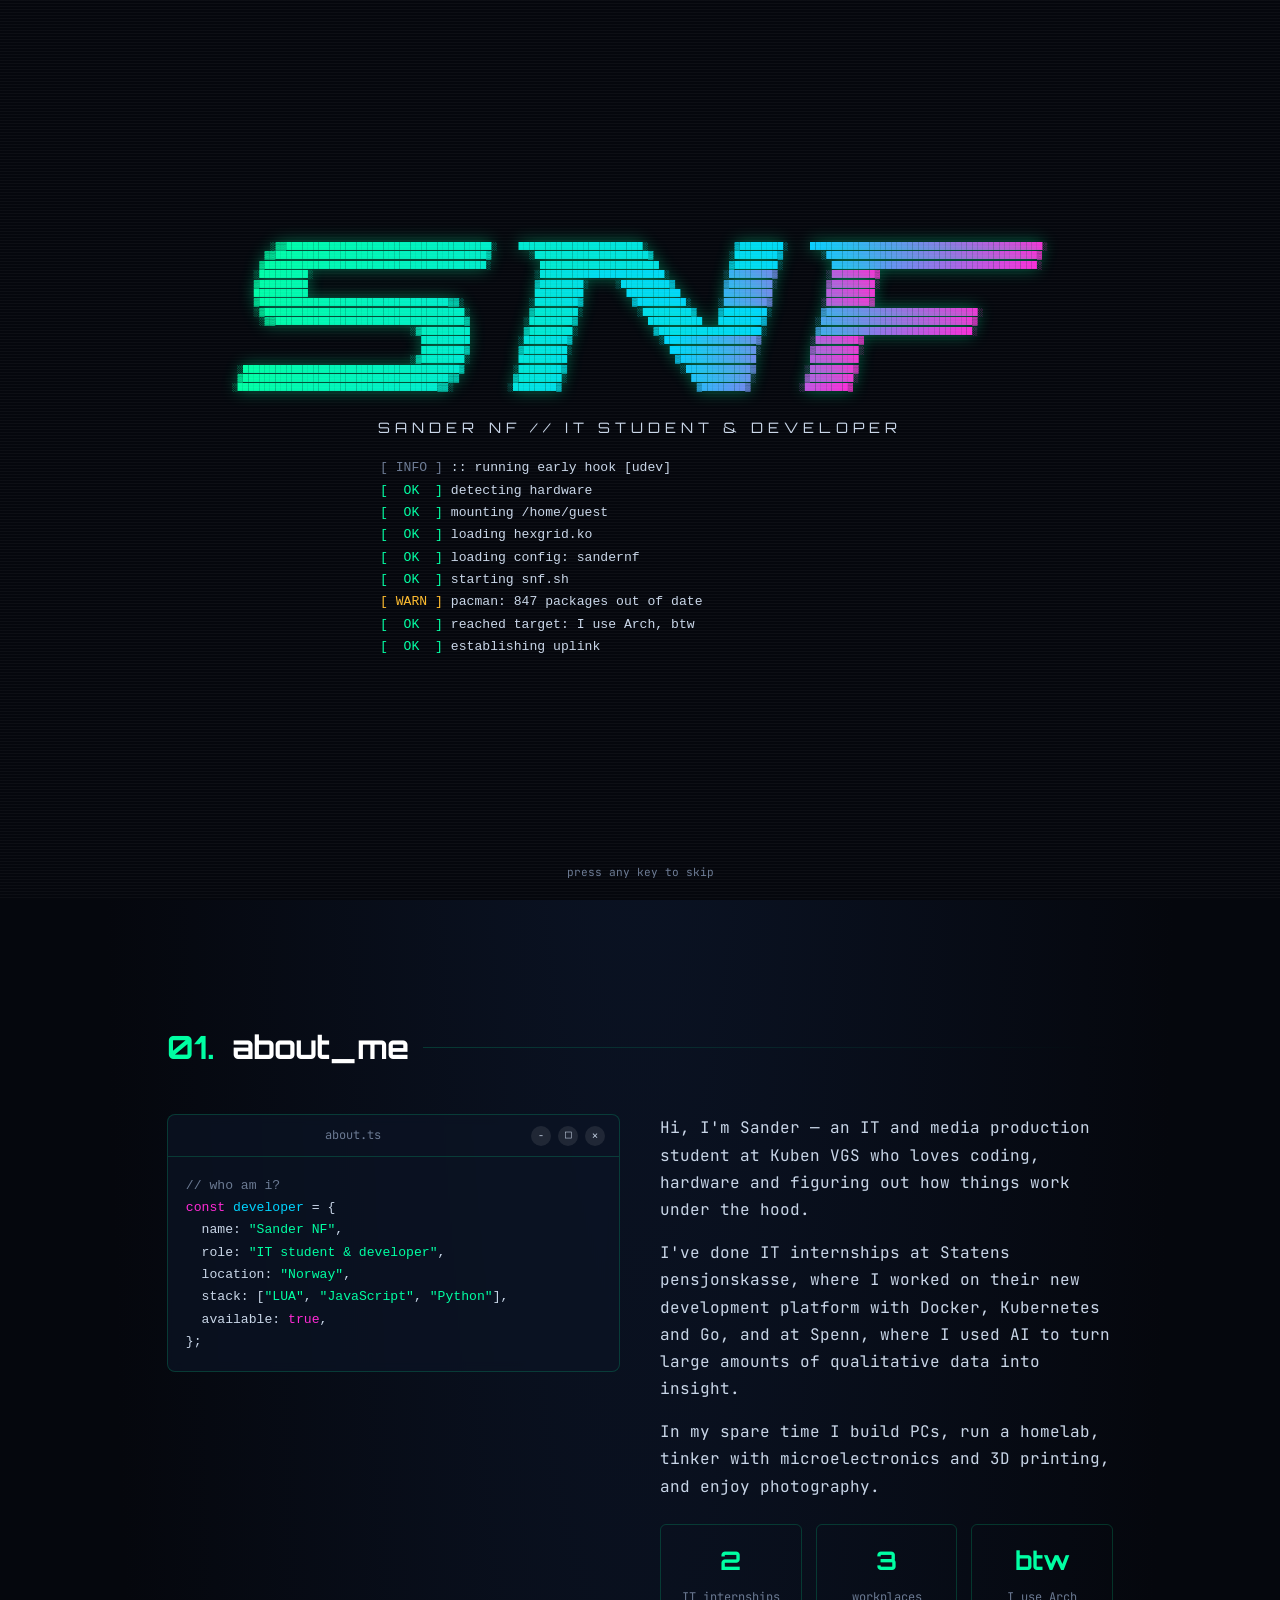
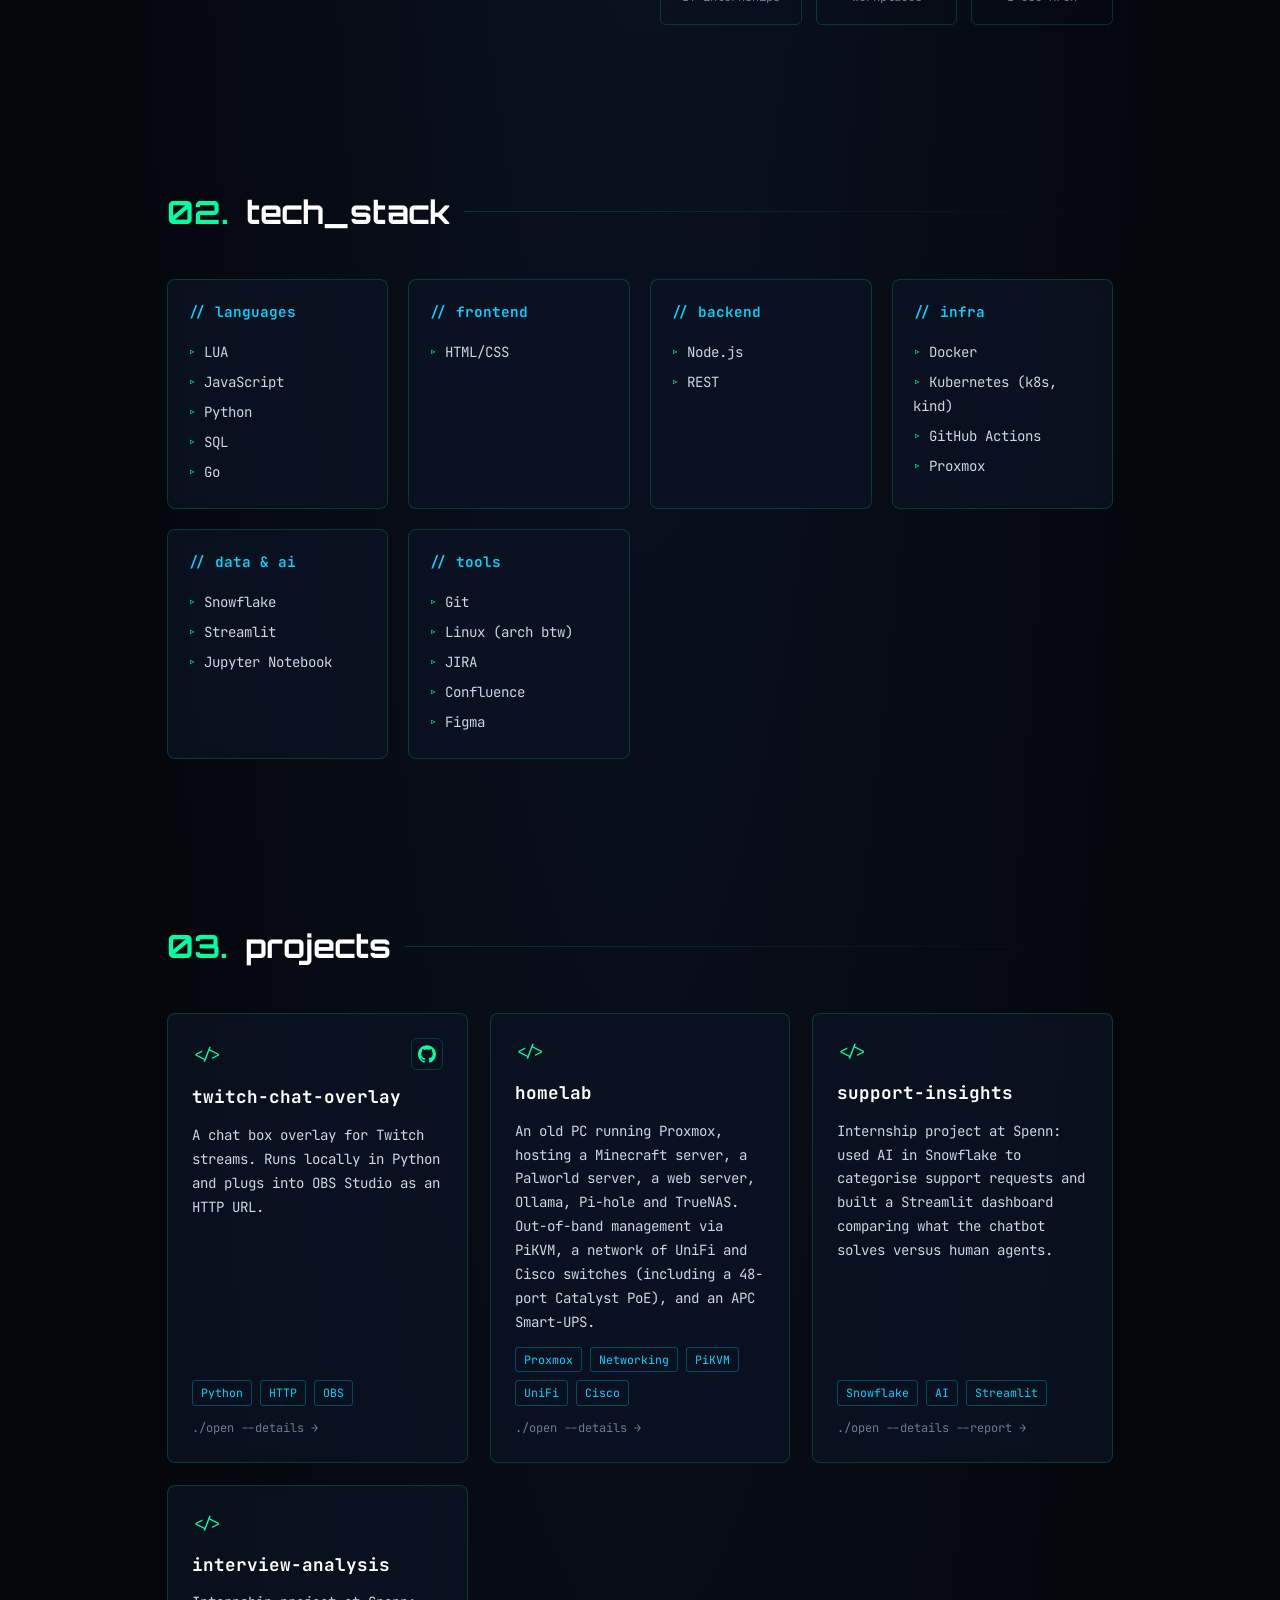
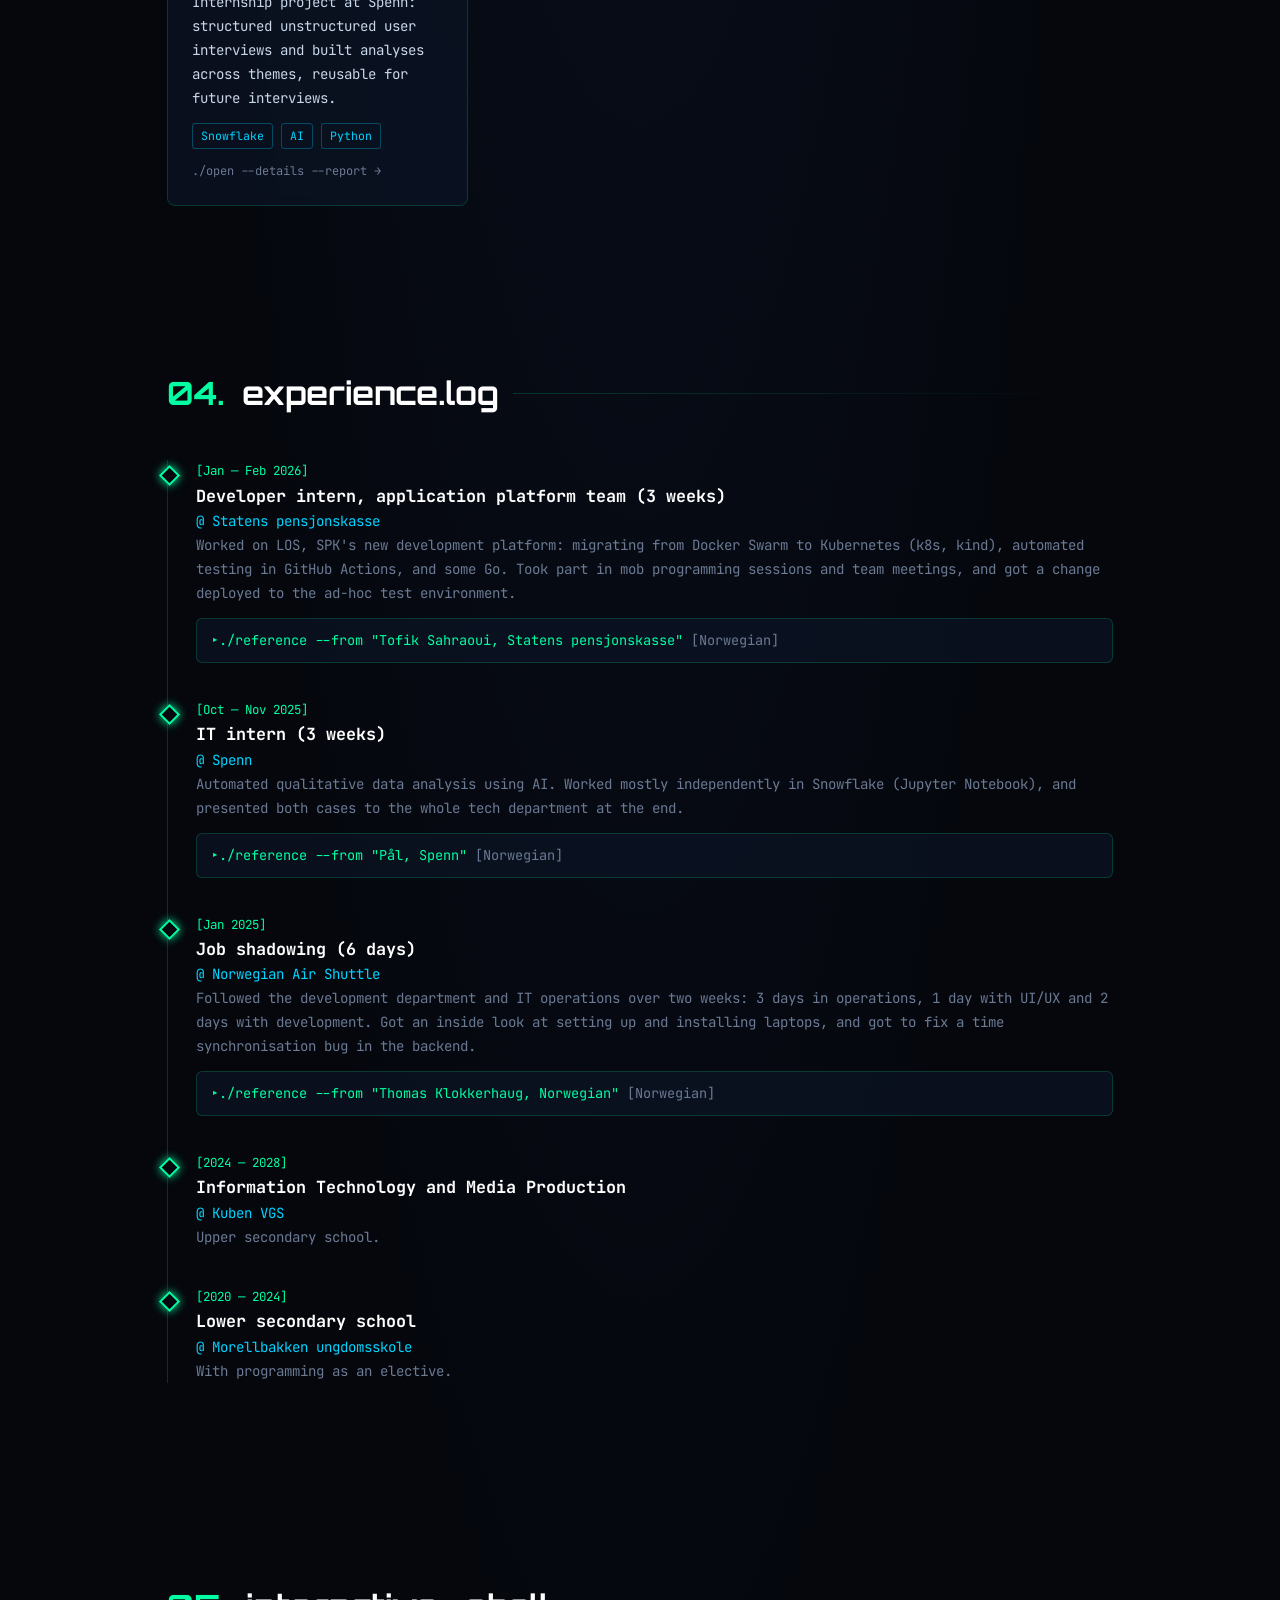
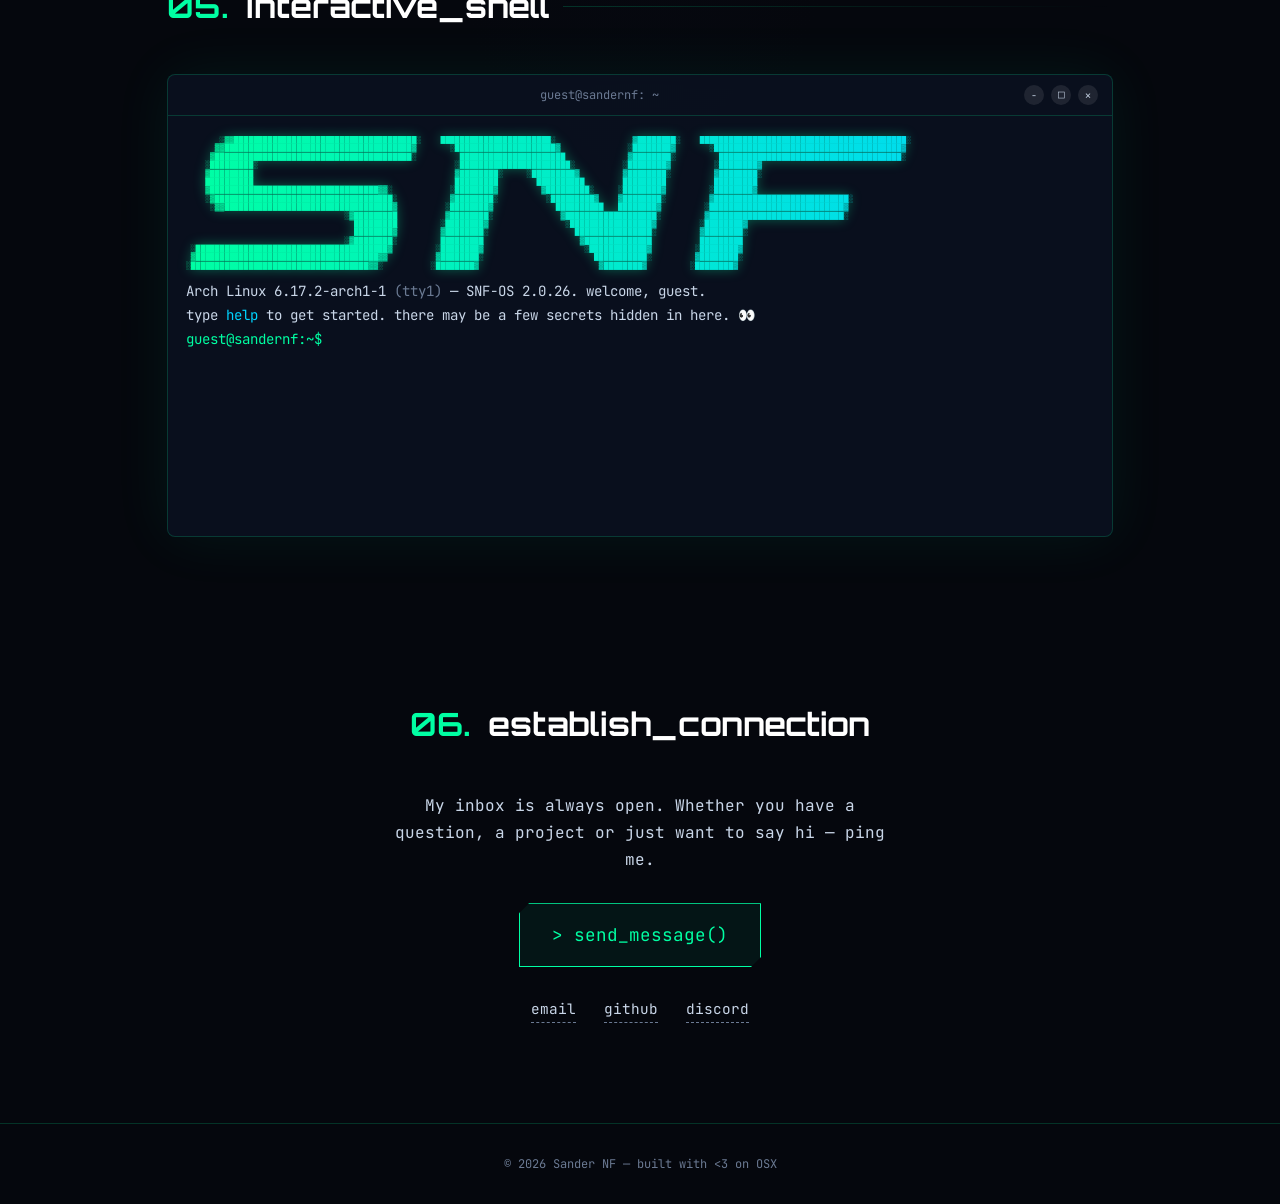
==== commit 66970938: "feat: WSL style terminal for windows users" ====
--- a/index.html
+++ b/index.html
@@ -9,8 +9,8 @@
   <link rel="preconnect" href="https://fonts.googleapis.com" />
   <link rel="preconnect" href="https://fonts.gstatic.com" crossorigin />
   <link href="https://fonts.googleapis.com/css2?family=JetBrains+Mono:wght@300;400;600;800&family=Orbitron:wght@600;800&display=swap" rel="stylesheet" />
-  <link rel="stylesheet" href="style.css?v=202610151200" />
-  <script src="theme.js?v=202610151200"></script>
+  <link rel="stylesheet" href="style.css?v=202610151540" />
+  <script src="theme.js?v=202610151540"></script>
   <script>
     // hide the page until the boot screen takes over (first visit per session only)
     try { if (sessionStorage.getItem("snf-booted") !== "1" && !matchMedia("(prefers-reduced-motion: reduce)").matches) document.documentElement.classList.add("booting"); } catch {}
@@ -88,7 +88,9 @@
     <section id="terminal" class="reveal">
       <h2><span class="num">05.</span> <span data-i18n="h.terminal">interactive_shell</span></h2>
       <div class="term" id="term">
-        <div class="win-bar"><i></i><i></i><i></i><span>guest@<span data-bind="handle"></span>: ~</span></div>
+        <div class="win-bar term-bar"><i></i><i></i><i></i><span class="term-title">guest@<span data-bind="handle"></span>: ~</span><!--
+          Windows only: a Windows Terminal style tab strip (see [data-os="win"] .term-bar in style.css)
+          --><div class="wt-tab"><span class="wt-ico" aria-hidden="true">&gt;_</span><span class="wt-title">guest@<span data-bind="handle"></span>: ~</span><span class="wt-x" aria-hidden="true">✕</span></div><span class="wt-new" aria-hidden="true"><span class="wt-btn">+</span><span class="wt-btn wt-menu">⌄</span></span></div>
         <div class="term-body" id="term-body">
           <div id="term-out"></div>
           <form id="term-form" class="term-line">
@@ -112,15 +114,15 @@
     <p>&copy; <span id="year"></span> <span data-bind="name"></span> — <span data-i18n="footer">built with &lt;3 on OSX</span></p>
   </footer>
 
-  <script src="config.js?v=202610151200"></script>
-  <script src="i18n.js?v=202610151200"></script>
-  <script src="logo.js?v=202610151200"></script>
-  <script src="bootscreen.js?v=202610151200"></script>
-  <script src="icons.js?v=202610151200"></script>
-  <script src="main.js?v=202610151200"></script>
-  <script src="ghstats.js?v=202610151200"></script>
-  <script src="terminal.js?v=202610151200"></script>
-  <script src="hex.js?v=202610151200"></script>
-  <script src="nav.js?v=202610151200"></script>
+  <script src="config.js?v=202610151540"></script>
+  <script src="i18n.js?v=202610151540"></script>
+  <script src="logo.js?v=202610151540"></script>
+  <script src="bootscreen.js?v=202610151540"></script>
+  <script src="icons.js?v=202610151540"></script>
+  <script src="main.js?v=202610151540"></script>
+  <script src="ghstats.js?v=202610151540"></script>
+  <script src="terminal.js?v=202610151540"></script>
+  <script src="hex.js?v=202610151540"></script>
+  <script src="nav.js?v=202610151540"></script>
 </body>
 </html>
--- a/style.css
+++ b/style.css
@@ -225,7 +225,7 @@
 .win-bar i { width: 11px; height: 11px; border-radius: 50%; background: #ff5f57; }
 .win-bar i:nth-child(2) { background: #febc2e; }
 .win-bar i:nth-child(3) { background: #28c840; }
-.win-bar span { margin-left: 10px; }
+.win-bar > span { margin-left: 10px; } /* the title only, not spans nested inside it */
 
 /* window title bars look like the visitor's OS. theme.js sets <html data-os="mac|win|linux">
    (detected, or ?win / ?mac / ?linux / ?os=…). mac is the default look above. Same markup for all:
@@ -239,24 +239,50 @@
   display: grid; place-items: center; font-style: normal; font-size: 11px; color: var(--muted);
   transition: background .15s, color .15s;
 }
-[data-os="win"] .win-bar > i:nth-child(1)::before { content: "─"; }
-[data-os="win"] .win-bar > i:nth-child(2)::before { content: "☐"; font-size: 13px; }
-[data-os="win"] .win-bar > i:nth-child(3)::before { content: "✕"; }
+[data-os="win"] .win-bar > i:nth-of-type(1)::before { content: "─"; }
+[data-os="win"] .win-bar > i:nth-of-type(2)::before { content: "☐"; font-size: 13px; }
+[data-os="win"] .win-bar > i:nth-of-type(3)::before { content: "✕"; }
 [data-os="win"] .win-bar > i:hover { background: rgba(255, 255, 255, 0.08); color: var(--text); }
-[data-os="win"] .win-bar > i:nth-child(3):hover { background: #c42b1c; color: #fff; }
+[data-os="win"] .win-bar > i:nth-of-type(3):hover { background: #c42b1c; color: #fff; }
 /* Linux (GNOME): title centred, round buttons on the right */
 [data-os="linux"] .win-bar > :not(i) { order: -1; flex: 1; margin-left: 0; text-align: center; }
 [data-os="linux"] .win-bar > i {
   width: 20px; height: 20px; background: rgba(255, 255, 255, 0.09);
   display: grid; place-items: center; font-style: normal; font-size: 10px; color: var(--text);
 }
-[data-os="linux"] .win-bar > i:nth-child(1)::before { content: "−"; }
-[data-os="linux"] .win-bar > i:nth-child(2)::before { content: "□"; font-size: 11px; }
-[data-os="linux"] .win-bar > i:nth-child(3)::before { content: "✕"; }
+[data-os="linux"] .win-bar > i:nth-of-type(1)::before { content: "−"; }
+[data-os="linux"] .win-bar > i:nth-of-type(2)::before { content: "□"; font-size: 11px; }
+[data-os="linux"] .win-bar > i:nth-of-type(3)::before { content: "✕"; }
 [data-os="linux"] .win-bar > i:hover { background: rgba(255, 255, 255, 0.18); }
 /* the project page's tab bar keeps its tabs on the left */
 [data-os="win"] .pp-tabbar > .pp-tabs, [data-os="linux"] .pp-tabbar > .pp-tabs { margin-left: 0; text-align: left; }
 [data-os="linux"] .pp-tabbar { padding-right: 14px; }
+
+/* the terminal on Windows: a Windows Terminal style tab strip, in the site's own colours */
+.term-bar > .wt-tab, .term-bar > .wt-new { display: none; }
+[data-os="win"] .term-bar { padding: 6px 0 0 8px; align-items: flex-end; gap: 2px; background: rgba(0, 0, 0, 0.35); }
+[data-os="win"] .term-bar > .term-title { display: none; }
+[data-os="win"] .term-bar > .wt-tab {
+  display: flex; order: 0; flex: none; align-items: center; gap: 9px; height: 30px; padding: 0 8px 0 12px; min-width: 220px;
+  background: var(--panel); border: 1px solid var(--border); border-bottom: none; border-radius: 8px 8px 0 0;
+  color: var(--text); font-size: 0.75rem; position: relative; top: 1px;
+}
+.wt-ico {
+  width: 15px; height: 15px; border-radius: 4px; display: grid; place-items: center; font-size: 9px; font-weight: 700;
+  color: var(--bg); background: var(--accent); box-shadow: 0 0 8px rgba(var(--accent-rgb), 0.5);
+}
+.wt-title { flex: 1; }
+.wt-x { color: var(--muted); font-size: 10px; padding: 3px 5px; border-radius: 4px; }
+/* + and ⌄ together in one faint rounded box, like Windows Terminal's split new-tab button */
+[data-os="win"] .term-bar > .wt-new {
+  display: flex; order: 0; flex: none; align-items: center; gap: 6px; height: 24px; margin: 0 0 3px 3px; padding: 0 7px 0 8px;
+  background: rgba(255, 255, 255, 0.05); border-radius: 6px; color: var(--muted); transition: background .15s, color .15s;
+}
+[data-os="win"] .term-bar > .wt-new:hover { background: rgba(255, 255, 255, 0.1); color: var(--text); }
+.wt-new .wt-btn { font-size: 15px; line-height: 1; }
+.wt-new .wt-menu { font-size: 11px; position: relative; top: -2px; }
+[data-os="win"] .term-bar > i { order: 1; align-self: flex-start; margin-top: -6px; }
+[data-os="win"] .term-bar > i:first-of-type { margin-left: auto; }
 
 /* ---------- about ---------- */
 .about-grid { display: grid; grid-template-columns: minmax(0, 1fr) minmax(0, 1fr); gap: 40px; align-items: start; }
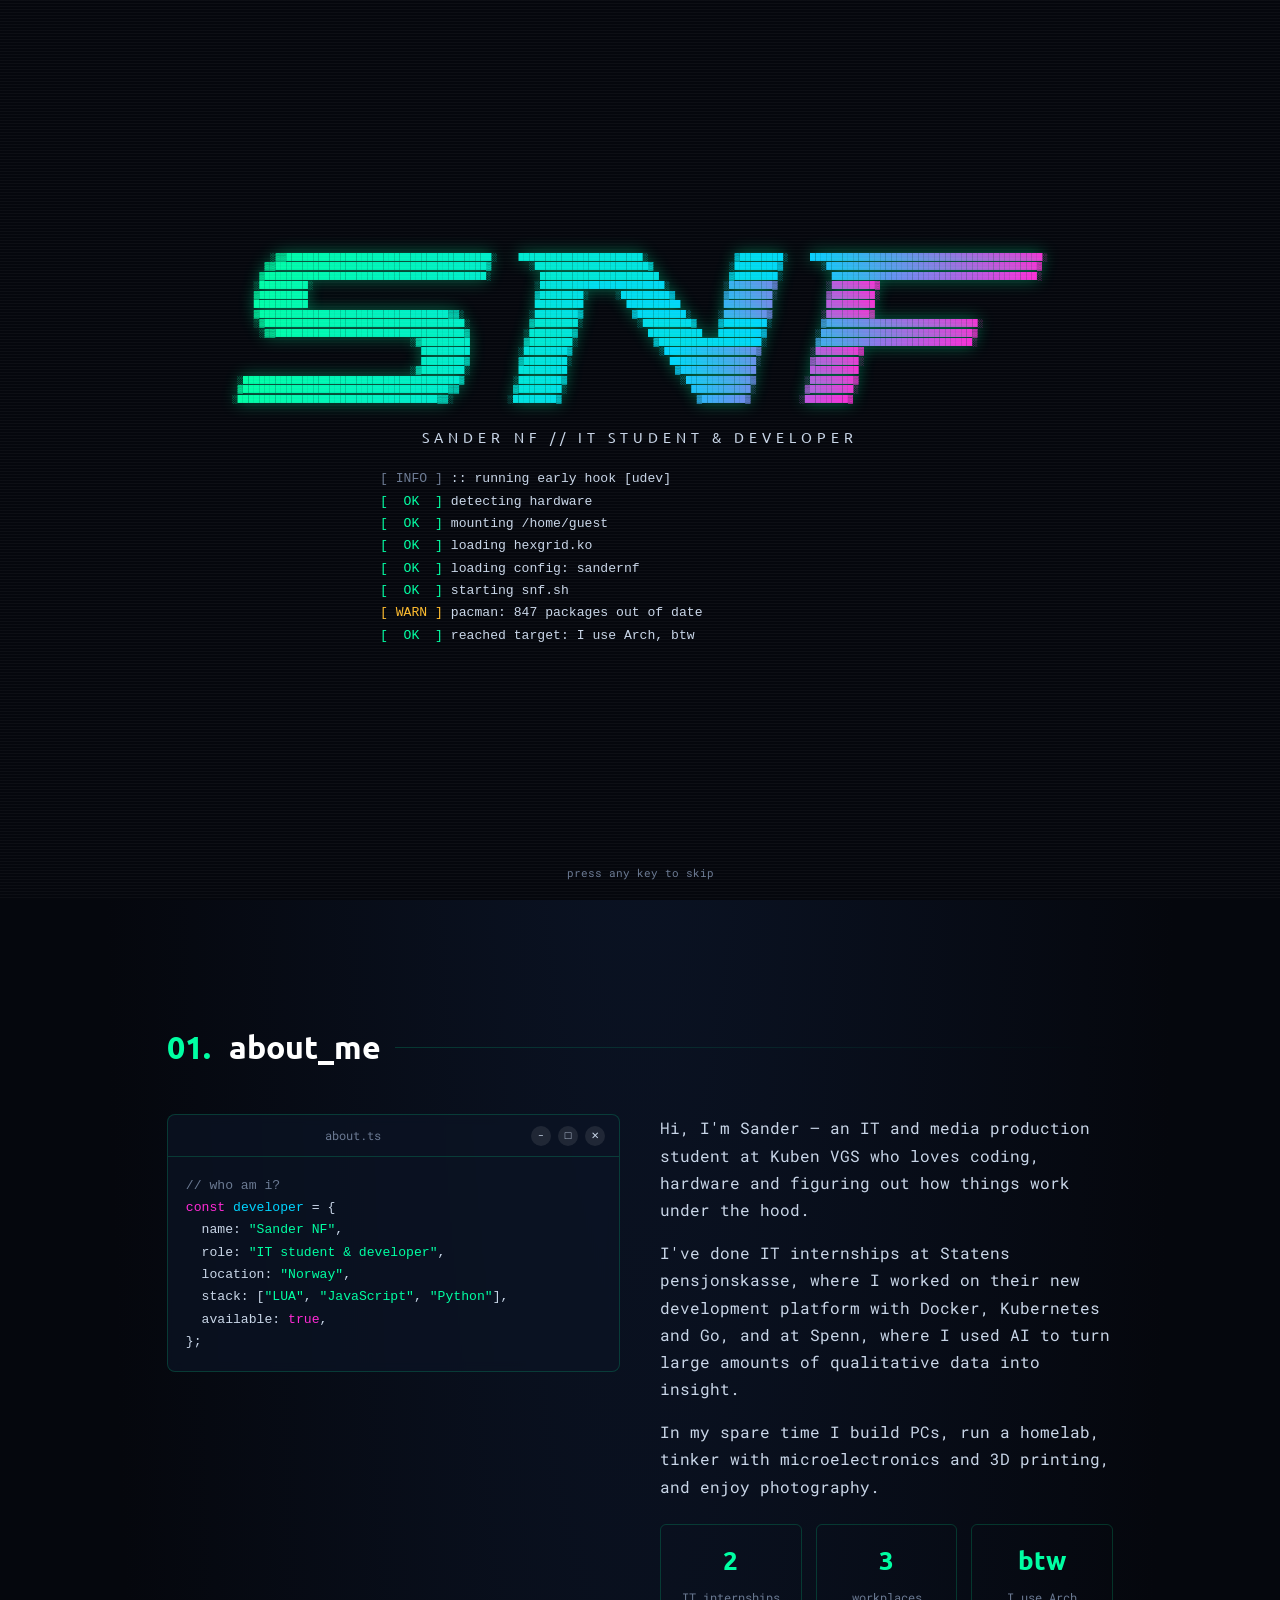
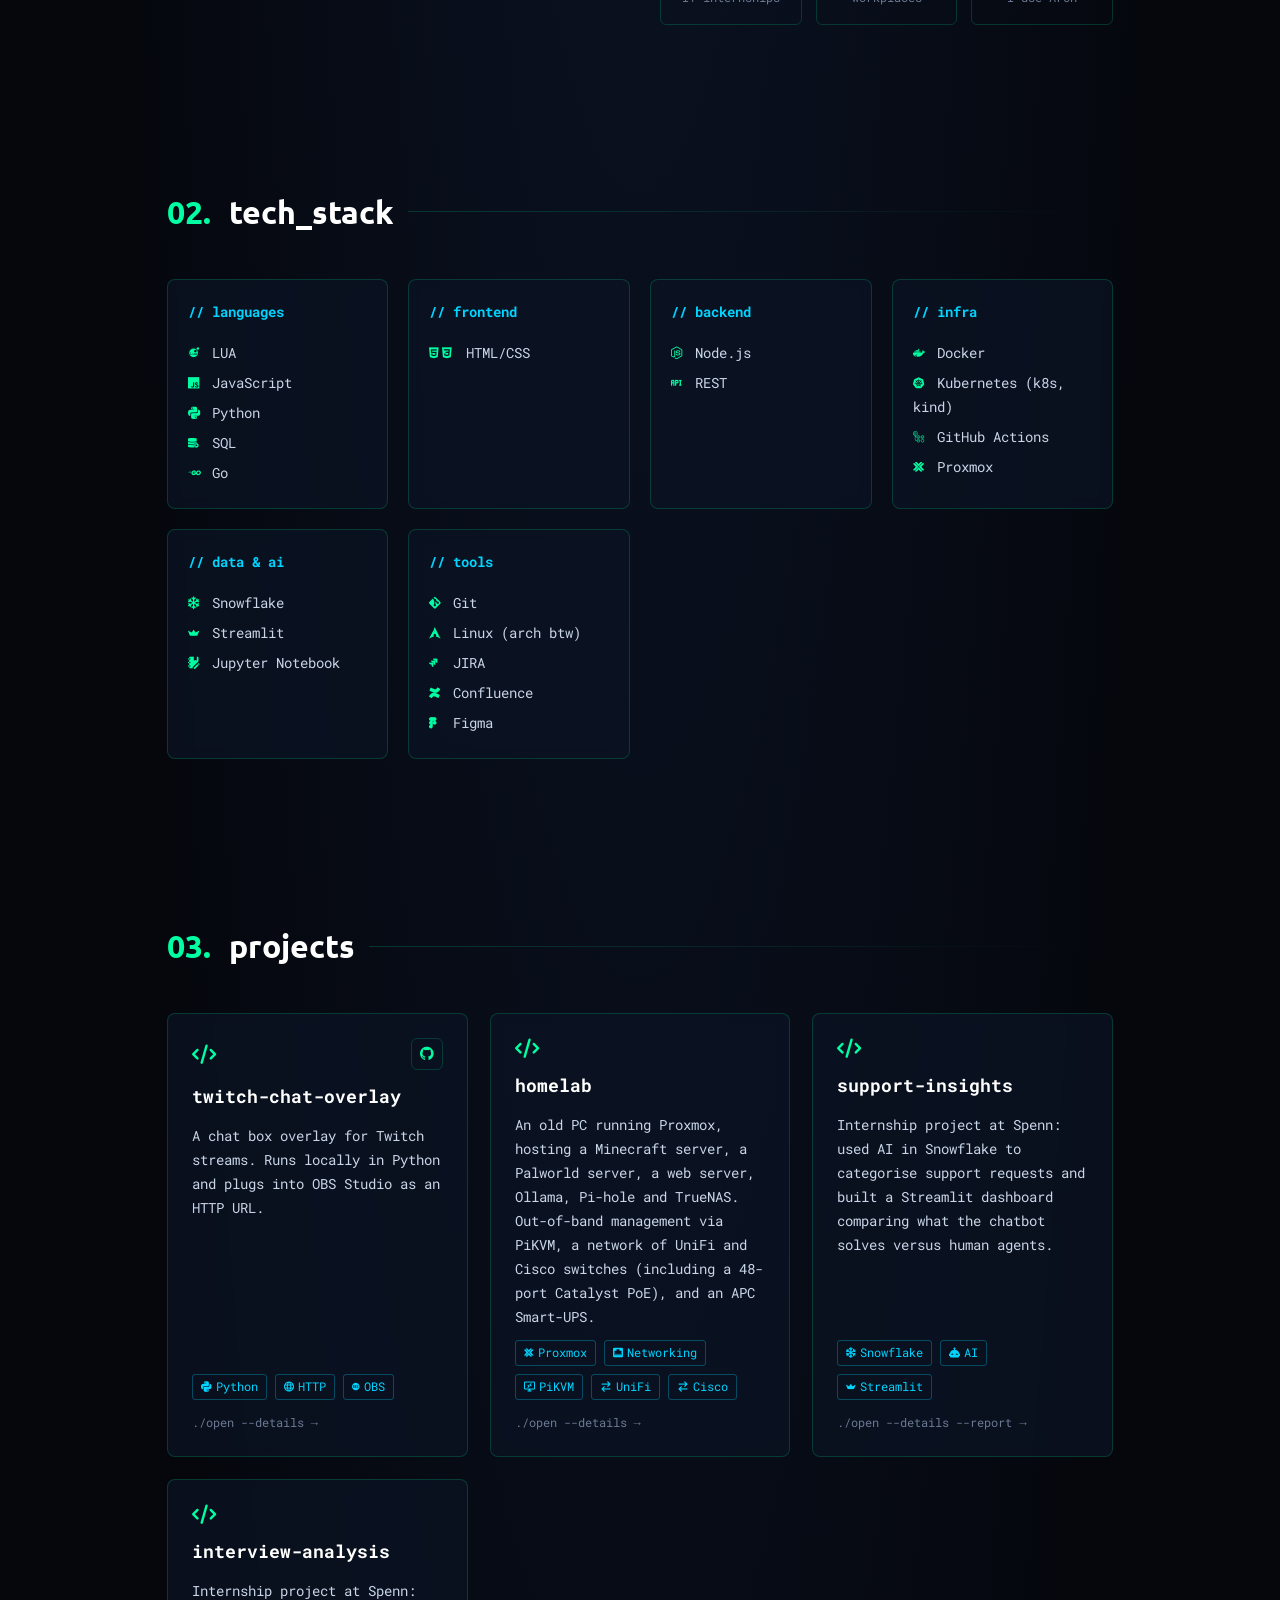
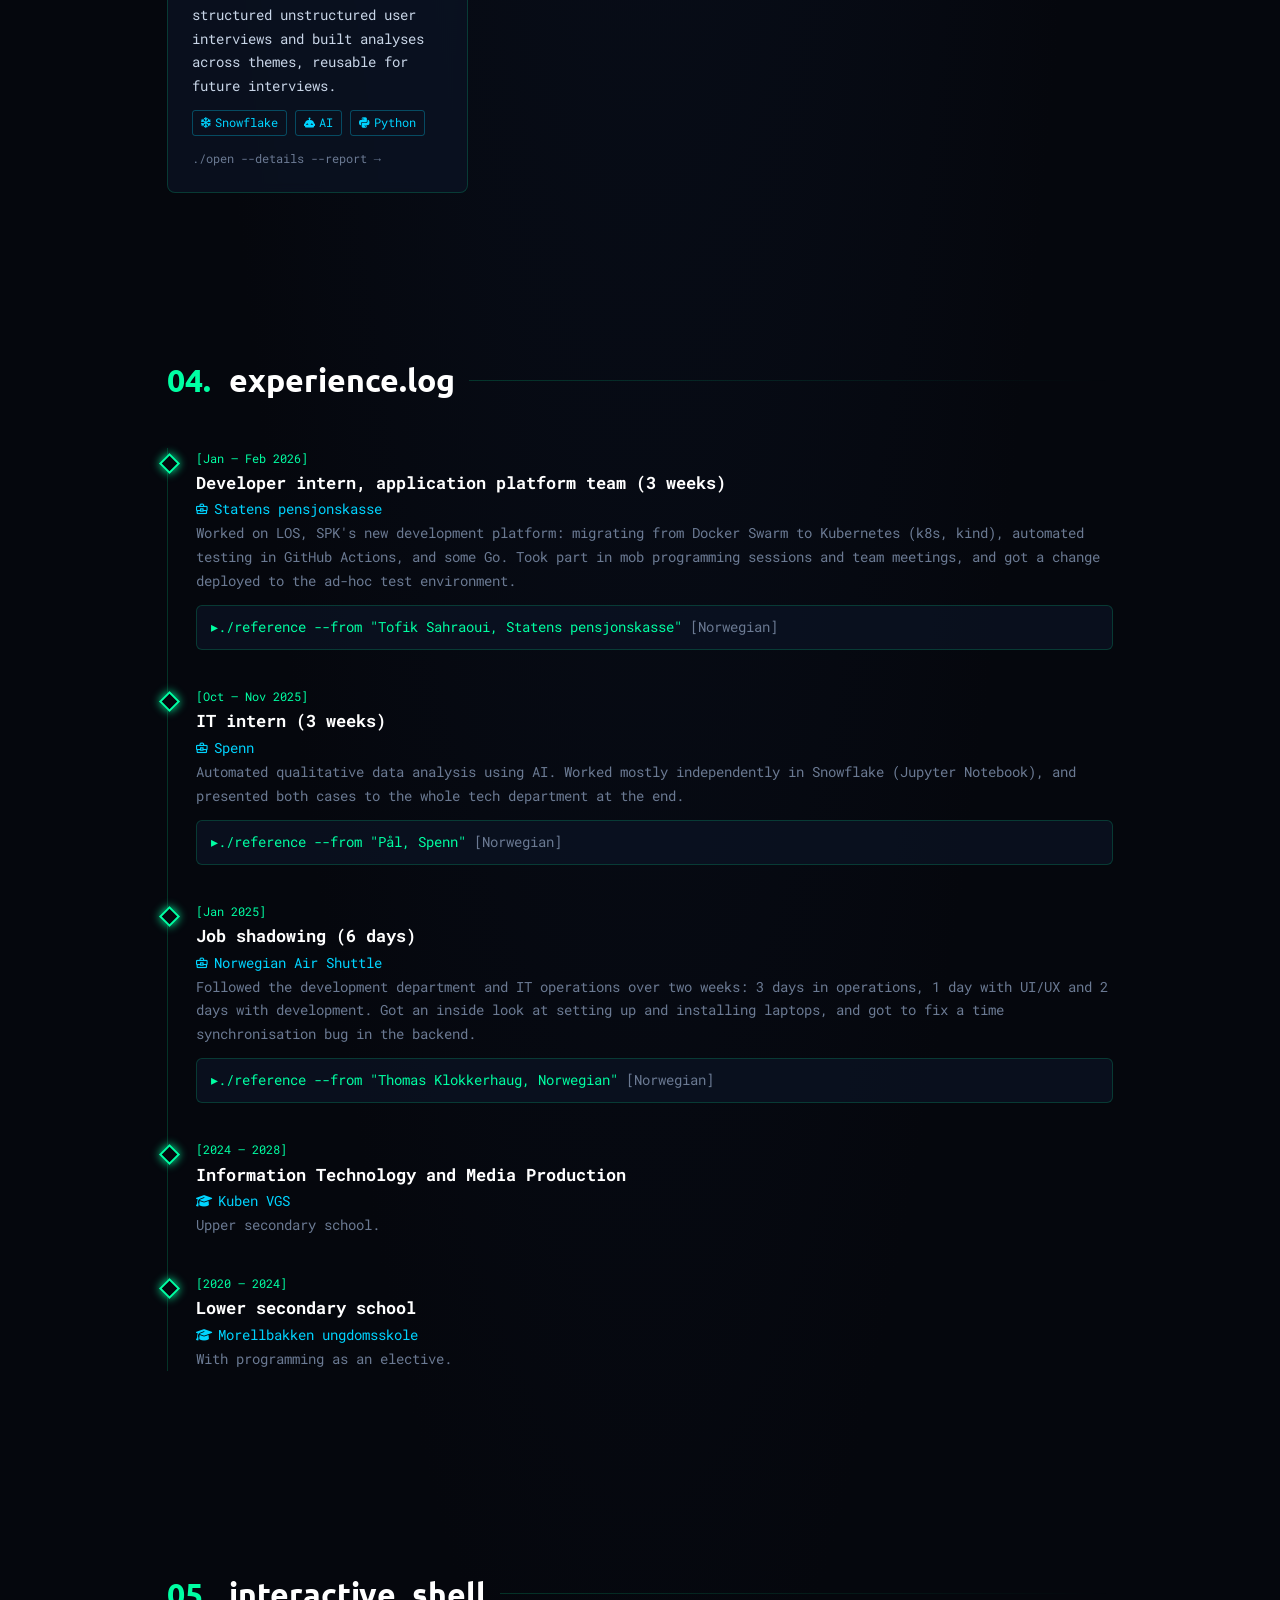
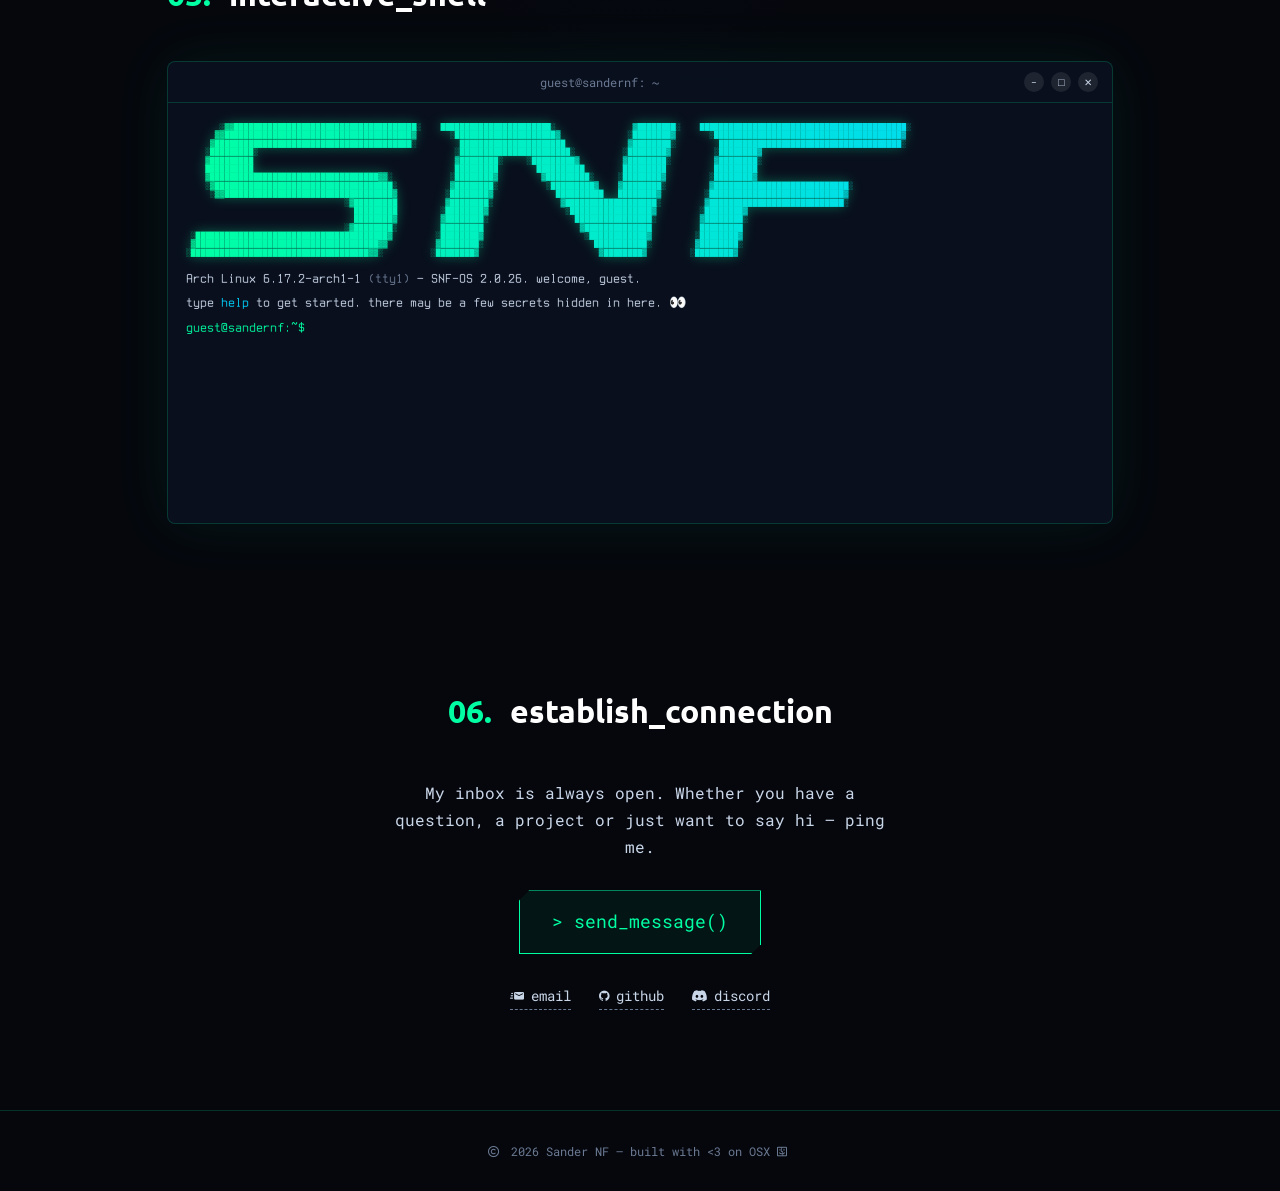
==== commit e69c0cf3: "feat: moved from google fonts/icons to striped down nerdfonts moved from the old google fonts/icons " ====
--- a/index.html
+++ b/index.html
@@ -6,9 +6,7 @@
   <link rel="icon" type="image/svg+xml" href="assets/favicon.svg" />
   <title>Sander NF — Developer</title>
   <meta name="description" content="Personal portfolio" />
-  <link rel="preconnect" href="https://fonts.googleapis.com" />
-  <link rel="preconnect" href="https://fonts.gstatic.com" crossorigin />
-  <link href="https://fonts.googleapis.com/css2?family=JetBrains+Mono:wght@300;400;600;800&family=Orbitron:wght@600;800&display=swap" rel="stylesheet" />
+  <link rel="preload" href="assets/fonts/profont-regular.woff2" as="font" type="font/woff2" crossorigin />
   <link rel="stylesheet" href="style.css?v=202610151540" />
   <script src="theme.js?v=202610151540"></script>
   <script>
@@ -32,7 +30,7 @@
       <a href="#experience"><span class="num">04.</span><span data-i18n="nav.experience">experience</span></a>
       <a href="#terminal"><span class="num">05.</span><span data-i18n="nav.terminal">terminal</span></a>
       <a href="#contact"><span class="num">06.</span><span data-i18n="nav.contact">contact</span></a>
-      <a href="album.html" class="nav-ext"><span class="num">07.</span><span data-i18n="nav.album">photo album</span></a>
+      <a href="album.html" class="nav-ext"><span class="num">07.</span><i class="ico" aria-hidden="true">&#xf08cc;</i><span data-i18n="nav.album">photo album</span></a>
     </nav>
   </header>
 
@@ -41,7 +39,7 @@
     <section id="home" class="hero">
       <p class="boot" id="boot"></p>
       <h1 class="glitch"></h1>
-      <p class="role">&gt; <span data-bind="role"></span> @ <span data-bind="location"></span></p>
+      <p class="role">&gt; <span data-bind="role"></span> @ <i class="ico" aria-hidden="true">&#xf034e;</i><span data-bind="location"></span></p>
       <p class="typed"><span id="typed"></span><span class="caret">█</span></p>
       <div class="hero-cta">
         <a href="#projects" class="btn" data-i18n="hero.projects">./view_projects</a>
@@ -90,7 +88,7 @@
       <div class="term" id="term">
         <div class="win-bar term-bar"><i></i><i></i><i></i><span class="term-title">guest@<span data-bind="handle"></span>: ~</span><!--
           Windows only: a Windows Terminal style tab strip (see [data-os="win"] .term-bar in style.css)
-          --><div class="wt-tab"><span class="wt-ico" aria-hidden="true">&gt;_</span><span class="wt-title">guest@<span data-bind="handle"></span>: ~</span><span class="wt-x" aria-hidden="true">✕</span></div><span class="wt-new" aria-hidden="true"><span class="wt-btn">+</span><span class="wt-btn wt-menu">⌄</span></span></div>
+          --><div class="wt-tab"><span class="wt-ico" aria-hidden="true">&#xf120;</span><span class="wt-title">guest@<span data-bind="handle"></span>: ~</span><span class="wt-x" aria-hidden="true">✕</span></div><span class="wt-new" aria-hidden="true"><span class="wt-btn">+</span><span class="wt-btn wt-menu">⌄</span></span></div>
         <div class="term-body" id="term-body">
           <div id="term-out"></div>
           <form id="term-form" class="term-line">
@@ -111,7 +109,7 @@
   </main>
 
   <footer>
-    <p>&copy; <span id="year"></span> <span data-bind="name"></span> — <span data-i18n="footer">built with &lt;3 on OSX</span></p>
+    <p><i class="ico" aria-hidden="true">&#xf1f9;</i> <span id="year"></span> <span data-bind="name"></span> — <span data-i18n="footer">built with &lt;3 on</span> OSX <i class="ico" aria-hidden="true">&#xf0036;</i></p>
   </footer>
 
   <script src="config.js?v=202610151540"></script>
--- a/style.css
+++ b/style.css
@@ -17,9 +17,31 @@
   --nb-white: #ffffff;
   --nb-purple: #9c59d1;
   --nb-black: #2c2c2c;
-  --mono: "JetBrains Mono", ui-monospace, Menlo, monospace;
-  --display: "Orbitron", var(--mono);
-}
+  --mono: "Roboto Mono", "SNF Icons", ui-monospace, Menlo, monospace;
+  --display: "Ubuntu", var(--mono);
+  --term: "Terminess", var(--mono);
+}
+
+/* self-hosted Nerd Font subsets (built by assets/fonts/build_fonts.py). All of them are declared so they can be
+   tried by changing the variables above; browsers only download the ones the page actually uses. */
+@font-face { font-family: "ProFont IIx"; src: url("assets/fonts/profont-regular.woff2") format("woff2"); font-weight: 400; font-display: swap; }
+@font-face { font-family: "Ubuntu"; src: url("assets/fonts/ubuntu-regular.woff2") format("woff2"); font-weight: 400; font-display: swap; }
+@font-face { font-family: "Ubuntu"; src: url("assets/fonts/ubuntu-bold.woff2") format("woff2"); font-weight: 600 800; font-display: swap; }
+@font-face { font-family: "Terminess"; src: url("assets/fonts/terminess-regular.woff2") format("woff2"); font-weight: 400; font-display: swap; }
+@font-face { font-family: "Terminess"; src: url("assets/fonts/terminess-bold.woff2") format("woff2"); font-weight: 600 800; font-display: swap; }
+@font-face { font-family: "JetBrains Mono"; src: url("assets/fonts/jetbrainsmono-regular.woff2") format("woff2"); font-weight: 400; font-display: swap; }
+@font-face { font-family: "JetBrains Mono"; src: url("assets/fonts/jetbrainsmono-bold.woff2") format("woff2"); font-weight: 600 800; font-display: swap; }
+@font-face { font-family: "Martian Mono"; src: url("assets/fonts/martianmono-regular.woff2") format("woff2"); font-weight: 400; font-display: swap; }
+@font-face { font-family: "Martian Mono"; src: url("assets/fonts/martianmono-bold.woff2") format("woff2"); font-weight: 600 800; font-display: swap; }
+@font-face { font-family: "Mononoki"; src: url("assets/fonts/mononoki-regular.woff2") format("woff2"); font-weight: 400; font-display: swap; }
+@font-face { font-family: "Mononoki"; src: url("assets/fonts/mononoki-bold.woff2") format("woff2"); font-weight: 600 800; font-display: swap; }
+@font-face { font-family: "Roboto Mono"; src: url("assets/fonts/robotomono-regular.woff2") format("woff2"); font-weight: 400; font-display: swap; }
+@font-face { font-family: "Roboto Mono"; src: url("assets/fonts/robotomono-bold.woff2") format("woff2"); font-weight: 600 800; font-display: swap; }
+@font-face { font-family: "Share Tech Mono"; src: url("assets/fonts/sharetechmono-regular.woff2") format("woff2"); font-weight: 400; font-display: swap; }
+/* Nerd Font icons the site uses (icons.js); in every stack above, so an icon glyph works anywhere */
+@font-face { font-family: "SNF Icons"; src: url("assets/fonts/snf-icons.woff2") format("woff2"); font-display: block; }
+.ico { font-family: "SNF Icons"; font-style: normal; font-weight: 400; line-height: 1; margin-right: 0.45em; background-color: #0000 !important;}
+.ico + .ico {margin-left: -0.8em;}
 
 * { box-sizing: border-box; margin: 0; padding: 0; }
 html { scroll-behavior: smooth; }
@@ -70,7 +92,7 @@
   font: inherit; font-size: 0.7rem; color: var(--text); background: transparent;
   border: 1px solid var(--border); border-radius: 4px; transition: color .2s, border-color .2s;
 }
-.lang-btn svg { width: 16px; height: 16px; color: var(--accent); }
+.lang-btn .ico { font-size: 15px; margin: 0; color: var(--accent); }
 .lang-btn:hover, .lang-btn[aria-expanded="true"] { border-color: var(--accent); color: var(--accent); }
 .lang-list {
   position: absolute; right: 0; top: calc(100% + 8px); min-width: 180px; padding: 6px 0; z-index: 45;
@@ -92,7 +114,7 @@
 .nav.compact .lang-row {
   display: flex; align-items: center; gap: 8px; padding: 12px 6vw 6px; margin-top: 6px; border-top: 1px dashed var(--border);
 }
-.lang-row svg { width: 18px; height: 18px; color: var(--accent); margin-right: 4px; }
+.lang-row .ico { font-size: 17px; color: var(--accent); margin-right: 4px; }
 .lang-row button {
   font: inherit; font-size: 0.8rem; color: var(--text); background: transparent; cursor: pointer;
   border: 1px solid var(--border); border-radius: 4px; padding: 6px 12px;
@@ -150,7 +172,7 @@
   position: relative;
   font-family: var(--display);
   font-size: clamp(2.6rem, 9vw, 6rem);
-  line-height: 1.05;
+  line-height: 1.1; /* Ubuntu's descenders end at the bottom of the line box */
   filter: drop-shadow(0 0 18px rgba(156, 89, 209, 0.35));
 }
 /* flag stripes clipped to each letter. main.js sets each letter's gradient so the stripes are spread
@@ -305,6 +327,8 @@
 .skill-group ul { list-style: none; }
 .skill-group li { font-size: 0.88rem; padding: 3px 0; }
 .skill-group li::before { content: "▹ "; color: var(--accent); }
+.skill-group li:has(.ico)::before { content: none; }
+.skill-group li .ico { color: var(--accent); display: inline-block; min-width: 1.25em; }
 
 /* GitHub stat cards */
 .gh-stats { display: grid; grid-template-columns: repeat(auto-fit, minmax(300px, 1fr)); gap: 20px; margin-top: 24px; }
@@ -331,7 +355,7 @@
 .gh-term.on .gh-bar i { width: var(--w); }
 .gh-pct { text-align: right; color: var(--muted); font-variant-numeric: tabular-nums; }
 .gh-foot { display: flex; align-items: center; justify-content: flex-end; gap: 8px; padding: 6px 22px 14px; font-size: 0.75rem; color: var(--muted); transition: color .2s; }
-.gh-foot svg { width: 16px; height: 16px; flex-shrink: 0; }
+.gh-foot .ico { font-size: 15px; margin: 0; }
 .gh-foot:hover { color: var(--accent); }
 .gh-svg svg { display: block; width: 100%; max-width: 440px; height: auto; margin: 0 auto; padding: 8px 6px 4px; }
 .gh-retry {
@@ -355,9 +379,11 @@
 .project:hover { transform: translateY(-6px); border-color: var(--accent); box-shadow: 0 10px 40px rgba(var(--accent-rgb), 0.12); }
 .project:hover::before { transform: translateX(100%); }
 .project .top { display: flex; justify-content: space-between; align-items: center; color: var(--accent); }
+.project .top > .ico { font-size: 1.3rem; margin: 0; }
 .project h3 { color: #fff; font-size: 1.1rem; }
 .project p { font-size: 0.88rem; color: var(--text); flex: 1; }
 .tags { display: flex; flex-wrap: wrap; gap: 8px; }
+.tags .ico { margin-right: 0.35em; }
 .tags span { font-size: 0.72rem; color: var(--accent-2); border: 1px solid rgba(var(--accent-2-rgb), 0.3); padding: 2px 8px; border-radius: 3px; }
 
 .project h3 a.open { color: inherit; }
@@ -367,7 +393,8 @@
   border: 1px solid var(--border); border-radius: 6px; color: var(--accent);
   transition: color .2s, border-color .2s, box-shadow .2s, background .2s;
 }
-.project .ext svg, .project .ext img { width: 18px; height: 18px; display: block; }
+.project .ext .ico { font-size: 18px; margin: 0; }
+.project .ext img { width: 18px; height: 18px; display: block; }
 .project .ext:hover { color: var(--bg); background: var(--accent); border-color: var(--accent); box-shadow: 0 0 16px rgba(var(--accent-rgb), 0.5); }
 .project .more { font-size: 0.75rem; color: var(--muted); transition: color .2s; }
 .project:hover .more { color: var(--accent); }
@@ -439,7 +466,7 @@
 
 /* ---------- terminal ---------- */
 .term { box-shadow: 0 0 60px rgba(var(--accent-rgb), 0.07); }
-.term-body { padding: 16px 18px; height: 340px; overflow-y: auto; font-size: 0.88rem; cursor: text; }
+.term-body { font-family: var(--term); padding: 16px 18px; height: 340px; overflow-y: auto; font-size: 0.88rem; cursor: text; }
 #term-out div { white-space: pre-wrap; }
 .term-line { display: flex; gap: 10px; }
 .prompt { color: var(--accent); white-space: nowrap; }
@@ -621,7 +648,7 @@
 .lb-stage.magnifying { cursor: none; }
 .lb-stage.zoomed { cursor: grab; }
 .lb-stage.dragging { cursor: grabbing; }
-.lightbox img { display: block; margin: 0 auto; max-width: min(70vw, 900px); max-height: 80vh; transform-origin: center; transition: transform .2s ease-out; user-select: none; }
+.lightbox img { display: block; margin: 0 auto; max-width: min(70vw, 900px); max-height: 80vh; transform-origin: center; transition: opacity .4s ease, transform .2s ease-out; user-select: none; }
 .lb-stage.dragging img { transition: none; }
 .lb-zoom { display: flex; align-items: center; gap: 6px; font-size: 0.78rem; color: var(--muted); }
 .lb-zoom button {
@@ -636,6 +663,8 @@
 .lightbox p { font-size: 0.88rem; margin-bottom: 14px; }
 .lightbox dl { display: grid; grid-template-columns: auto 1fr; gap: 4px 12px; font-size: 0.8rem; margin-bottom: 14px; }
 .lightbox dt { color: var(--accent); }
+.lightbox .dt-ico { display: inline-block; width: 1.5em; } /* keeps the labels lined up when a row has no icon */
+.lightbox .dt-ico .ico { margin: 0; }
 .lightbox dt::after { content: ":"; }
 .lb-pos { display: block; margin-top: 14px; color: var(--muted); }
 .lb-btn {
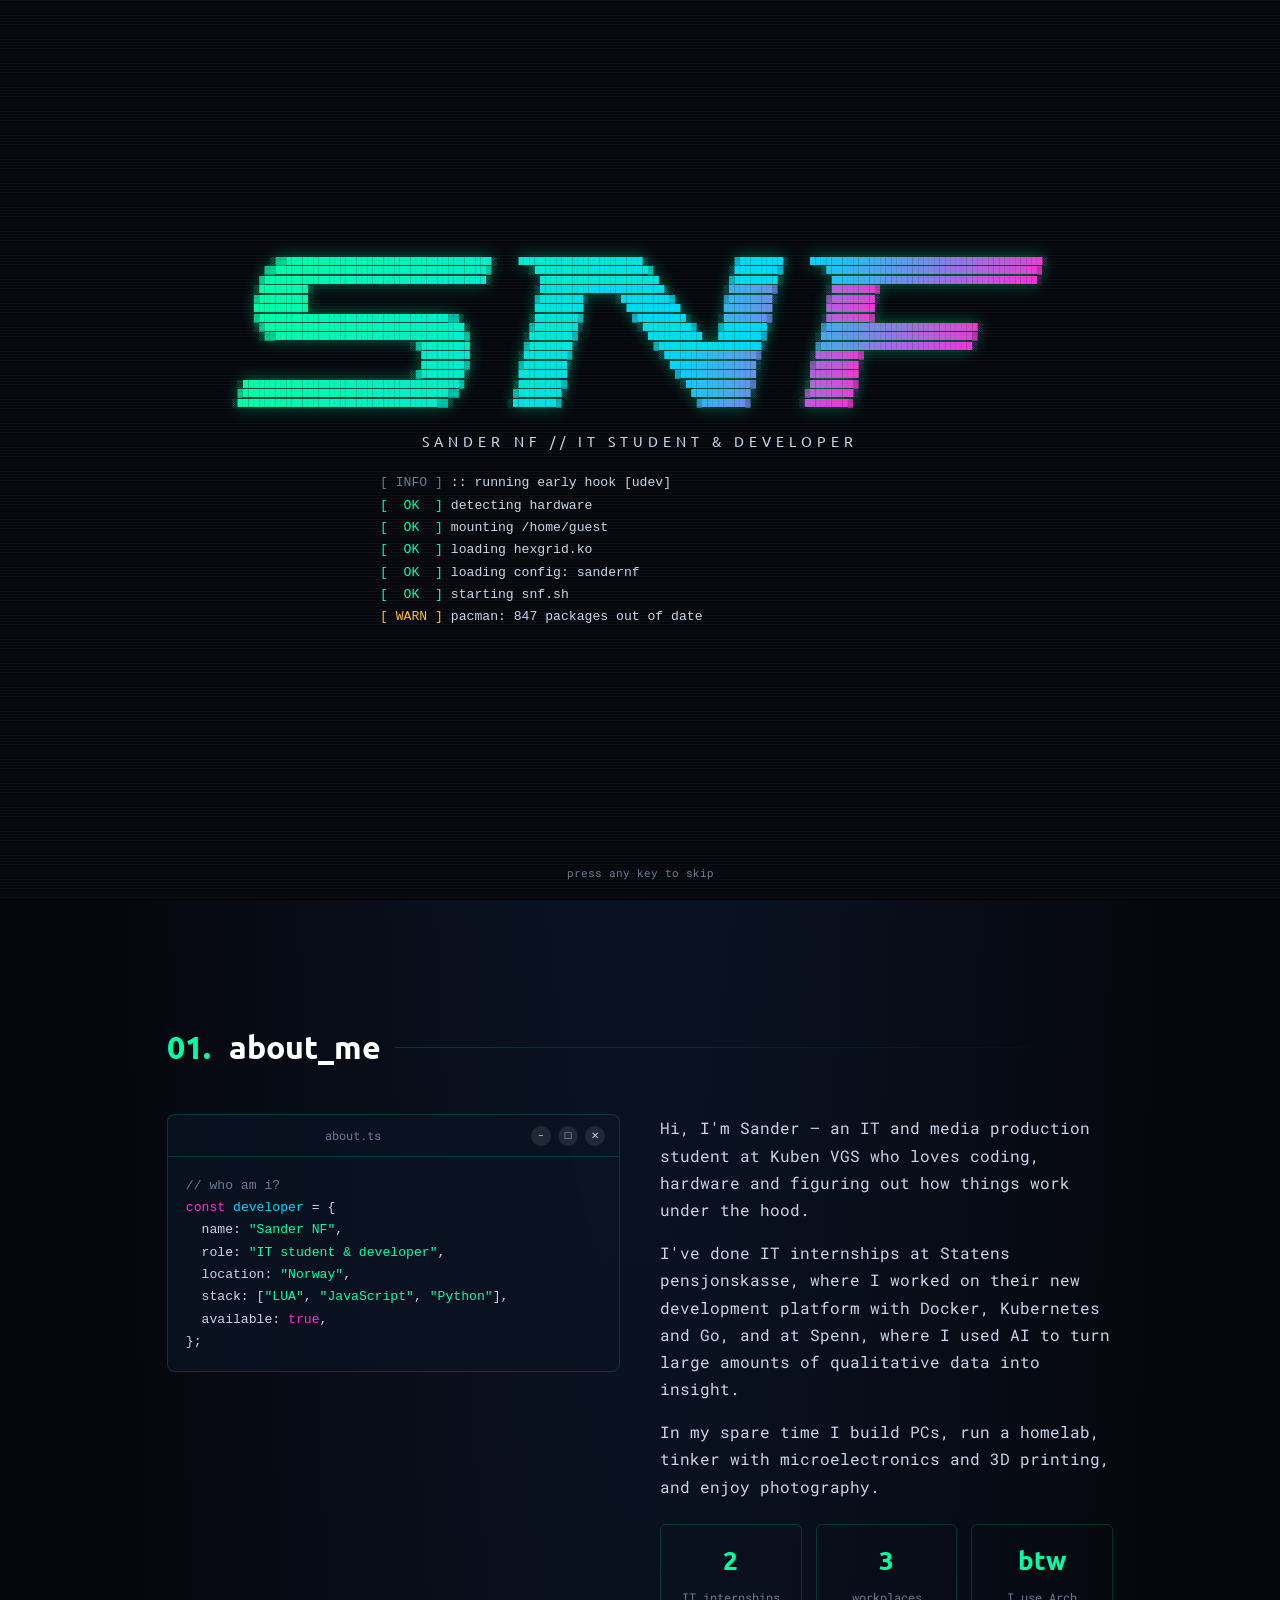
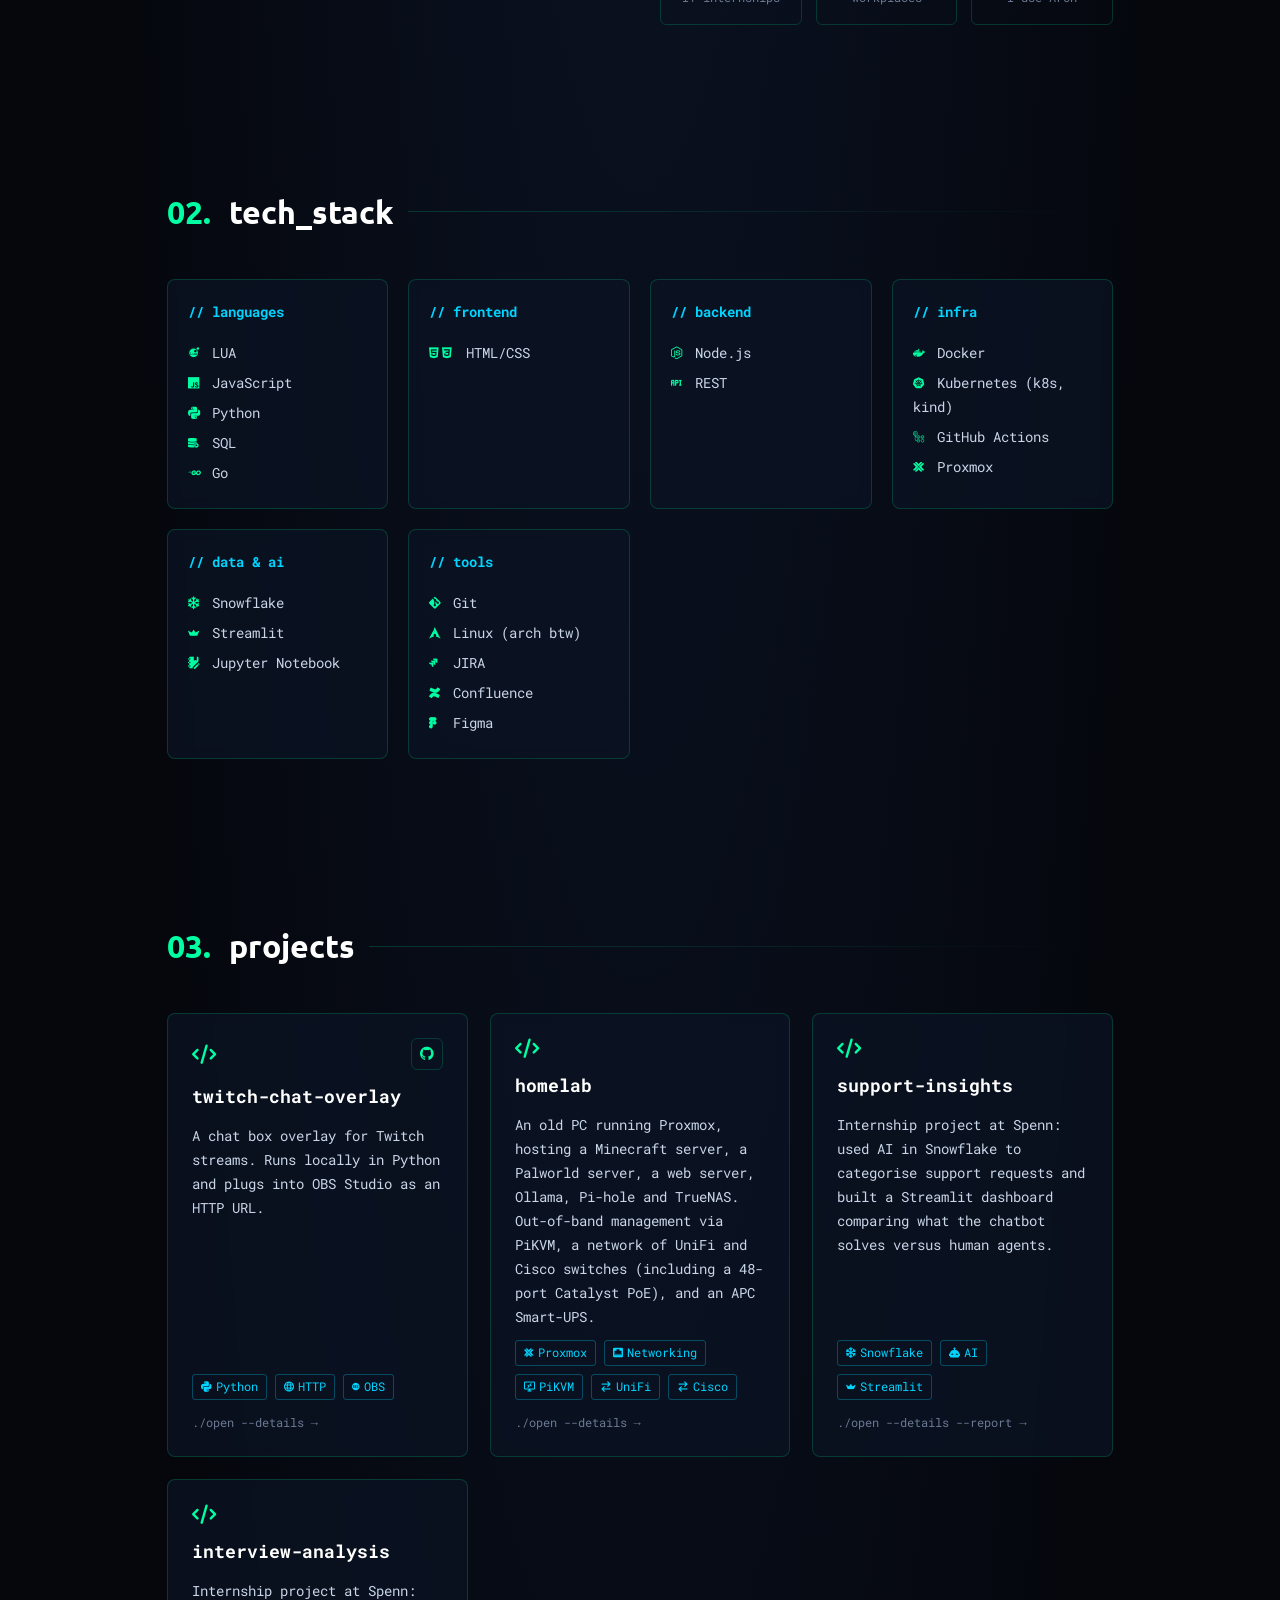
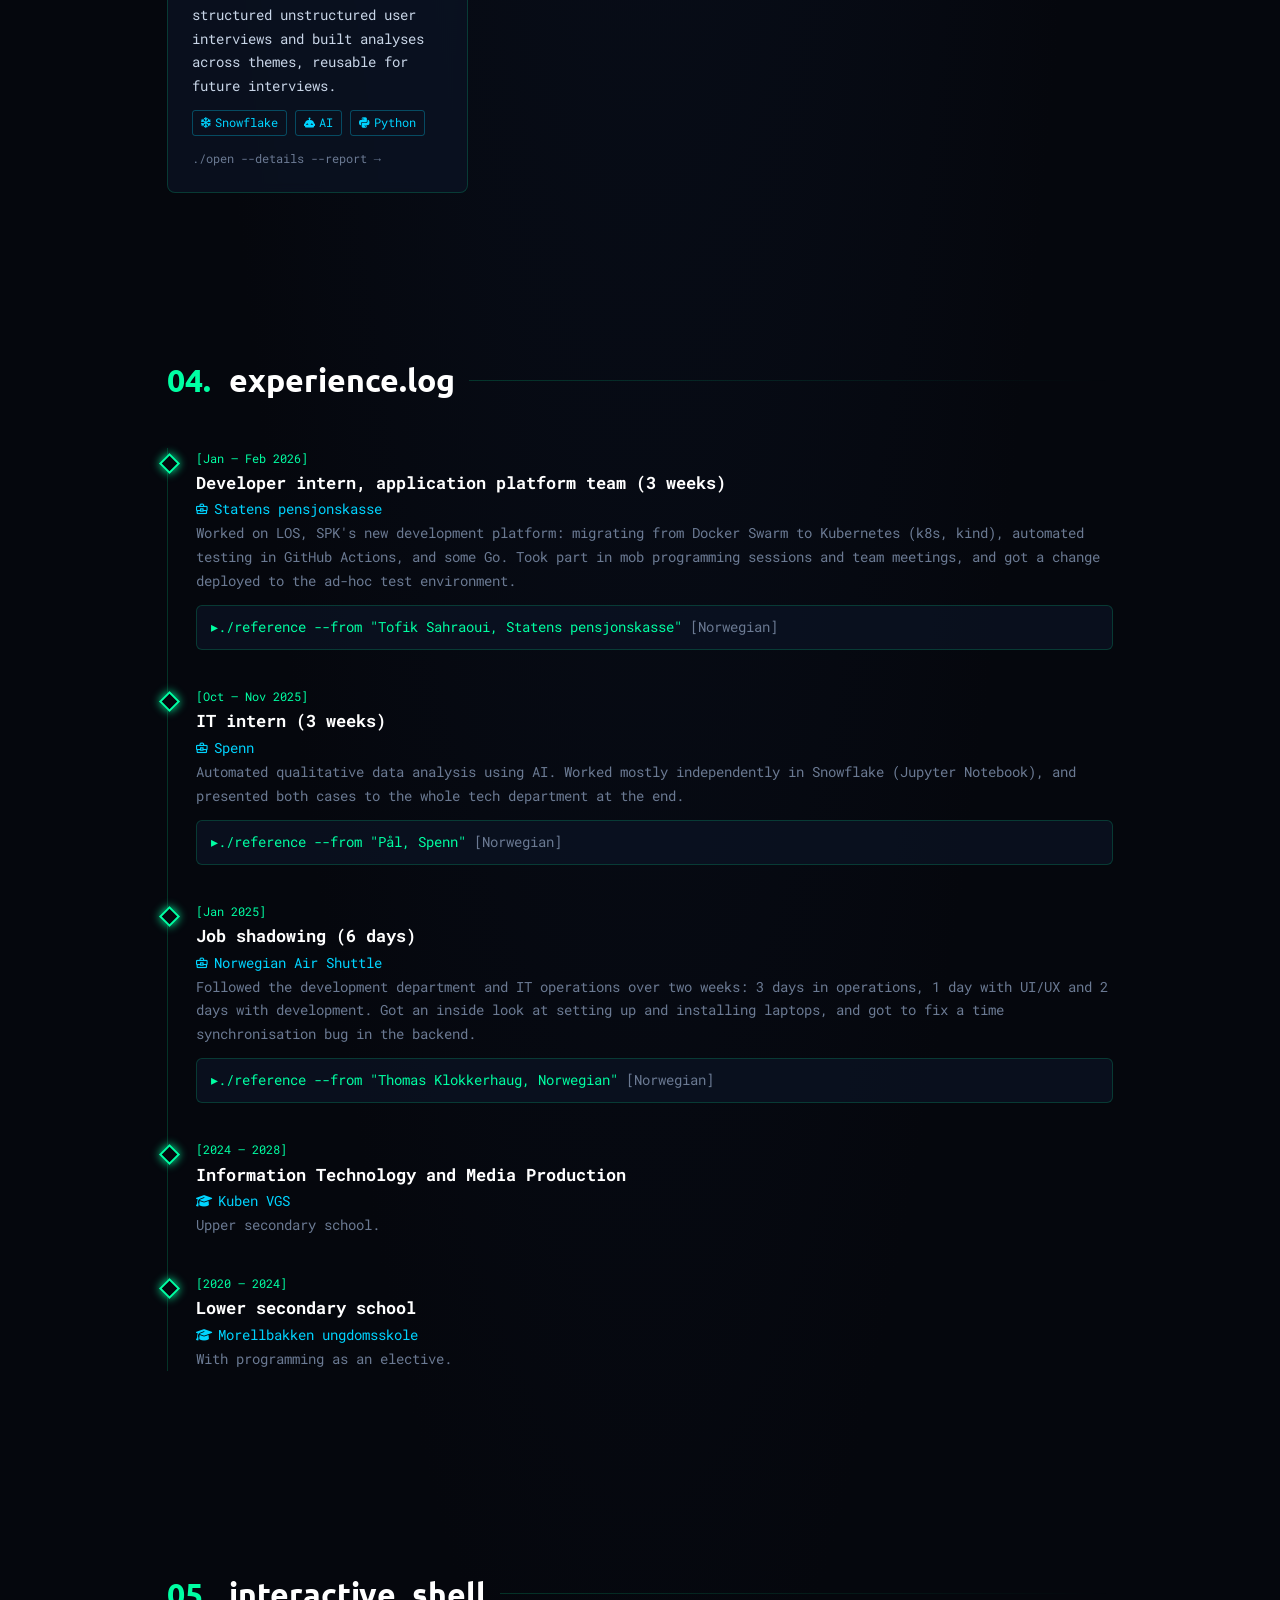
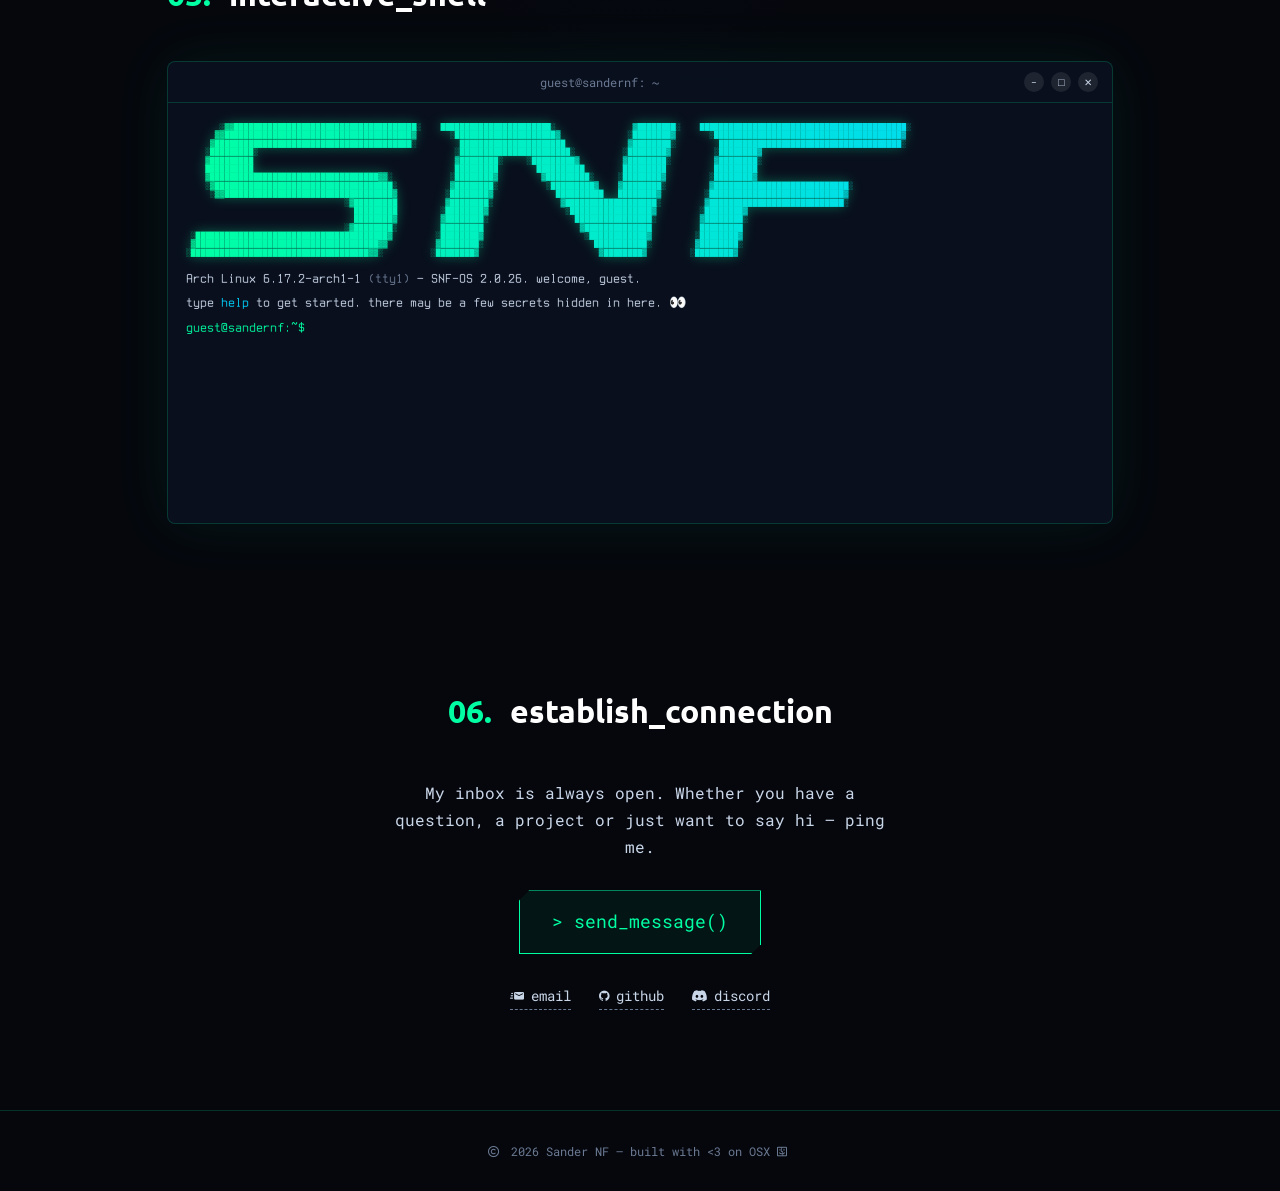
==== commit b9c35eb2: "fix: fixed location pin / map marker" ====
--- a/index.html
+++ b/index.html
@@ -39,7 +39,7 @@
     <section id="home" class="hero">
       <p class="boot" id="boot"></p>
       <h1 class="glitch"></h1>
-      <p class="role">&gt; <span data-bind="role"></span> @ <i class="ico" aria-hidden="true">&#xf034e;</i><span data-bind="location"></span></p>
+      <p class="role">&gt; <span data-bind="role"></span> @ <span data-bind="location"></span> <i class="ico" aria-hidden="true">󰟙</i></p>
       <p class="typed"><span id="typed"></span><span class="caret">█</span></p>
       <div class="hero-cta">
         <a href="#projects" class="btn" data-i18n="hero.projects">./view_projects</a>
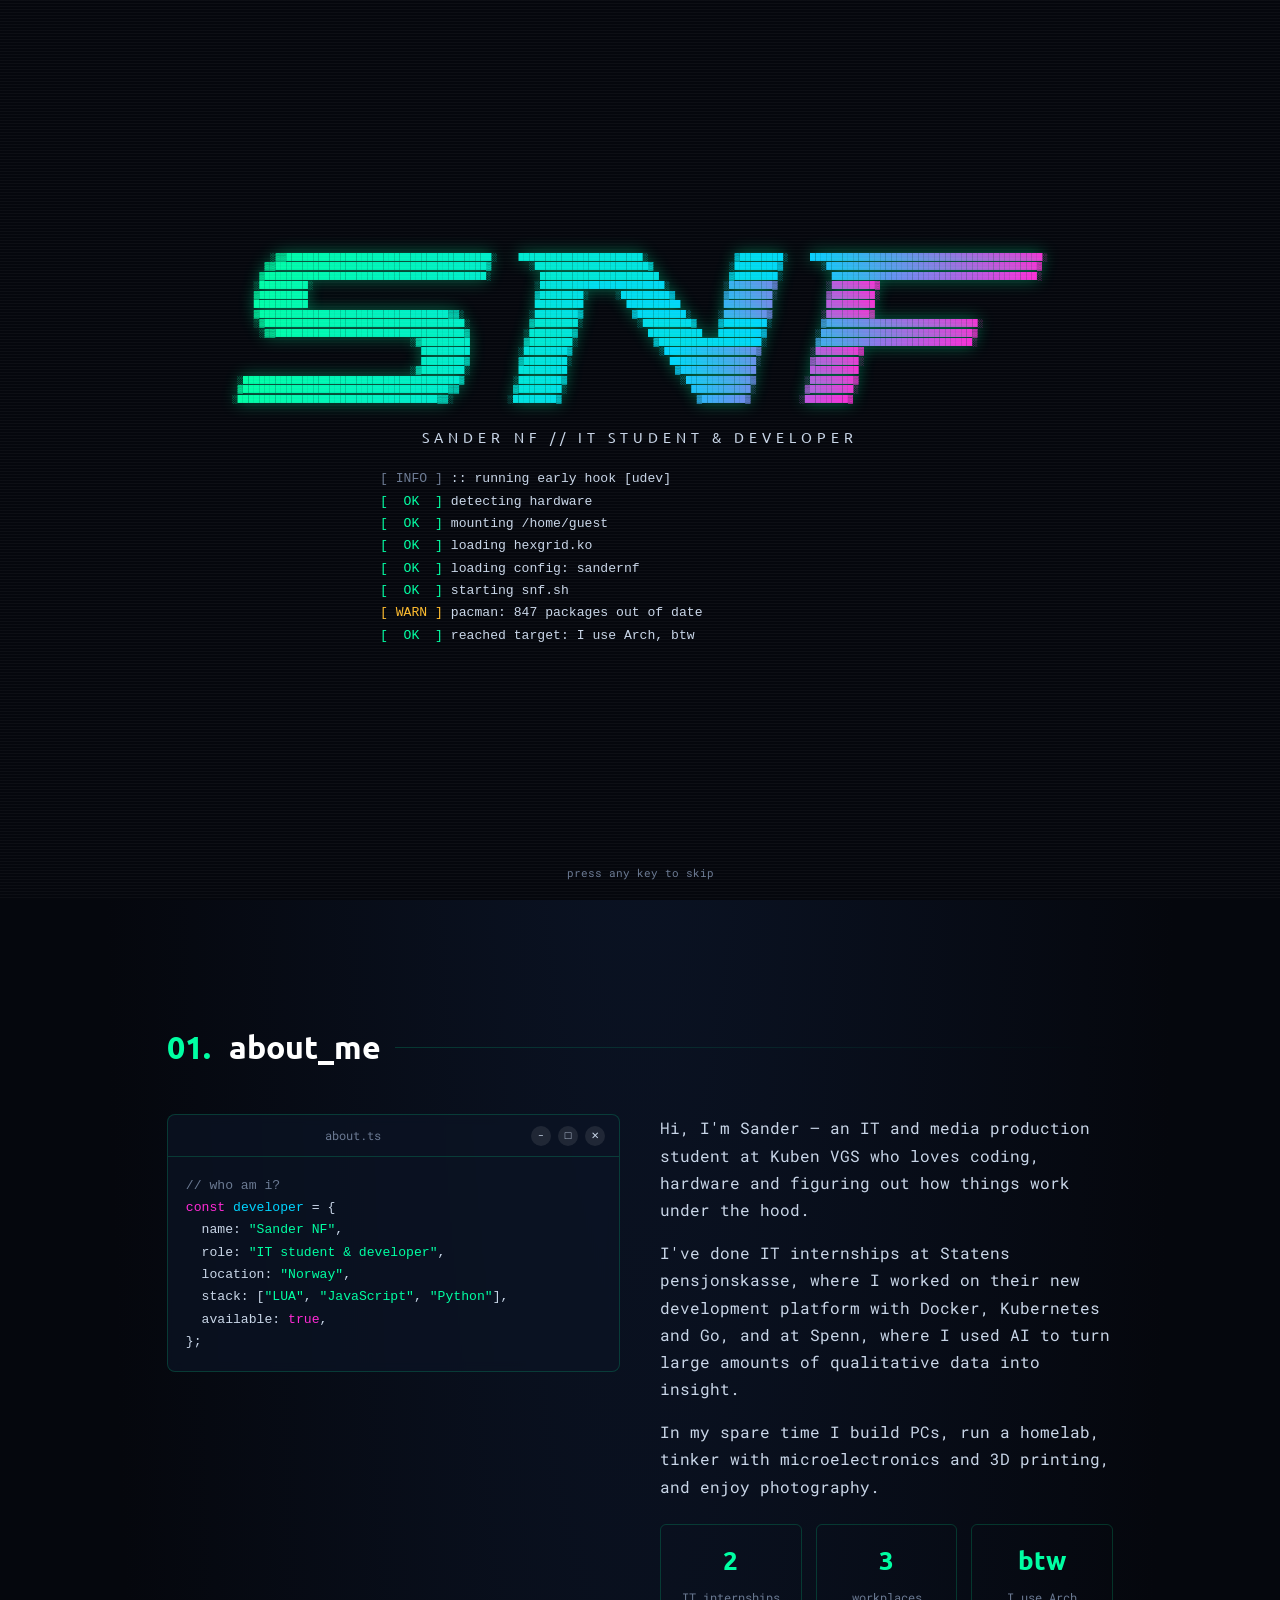
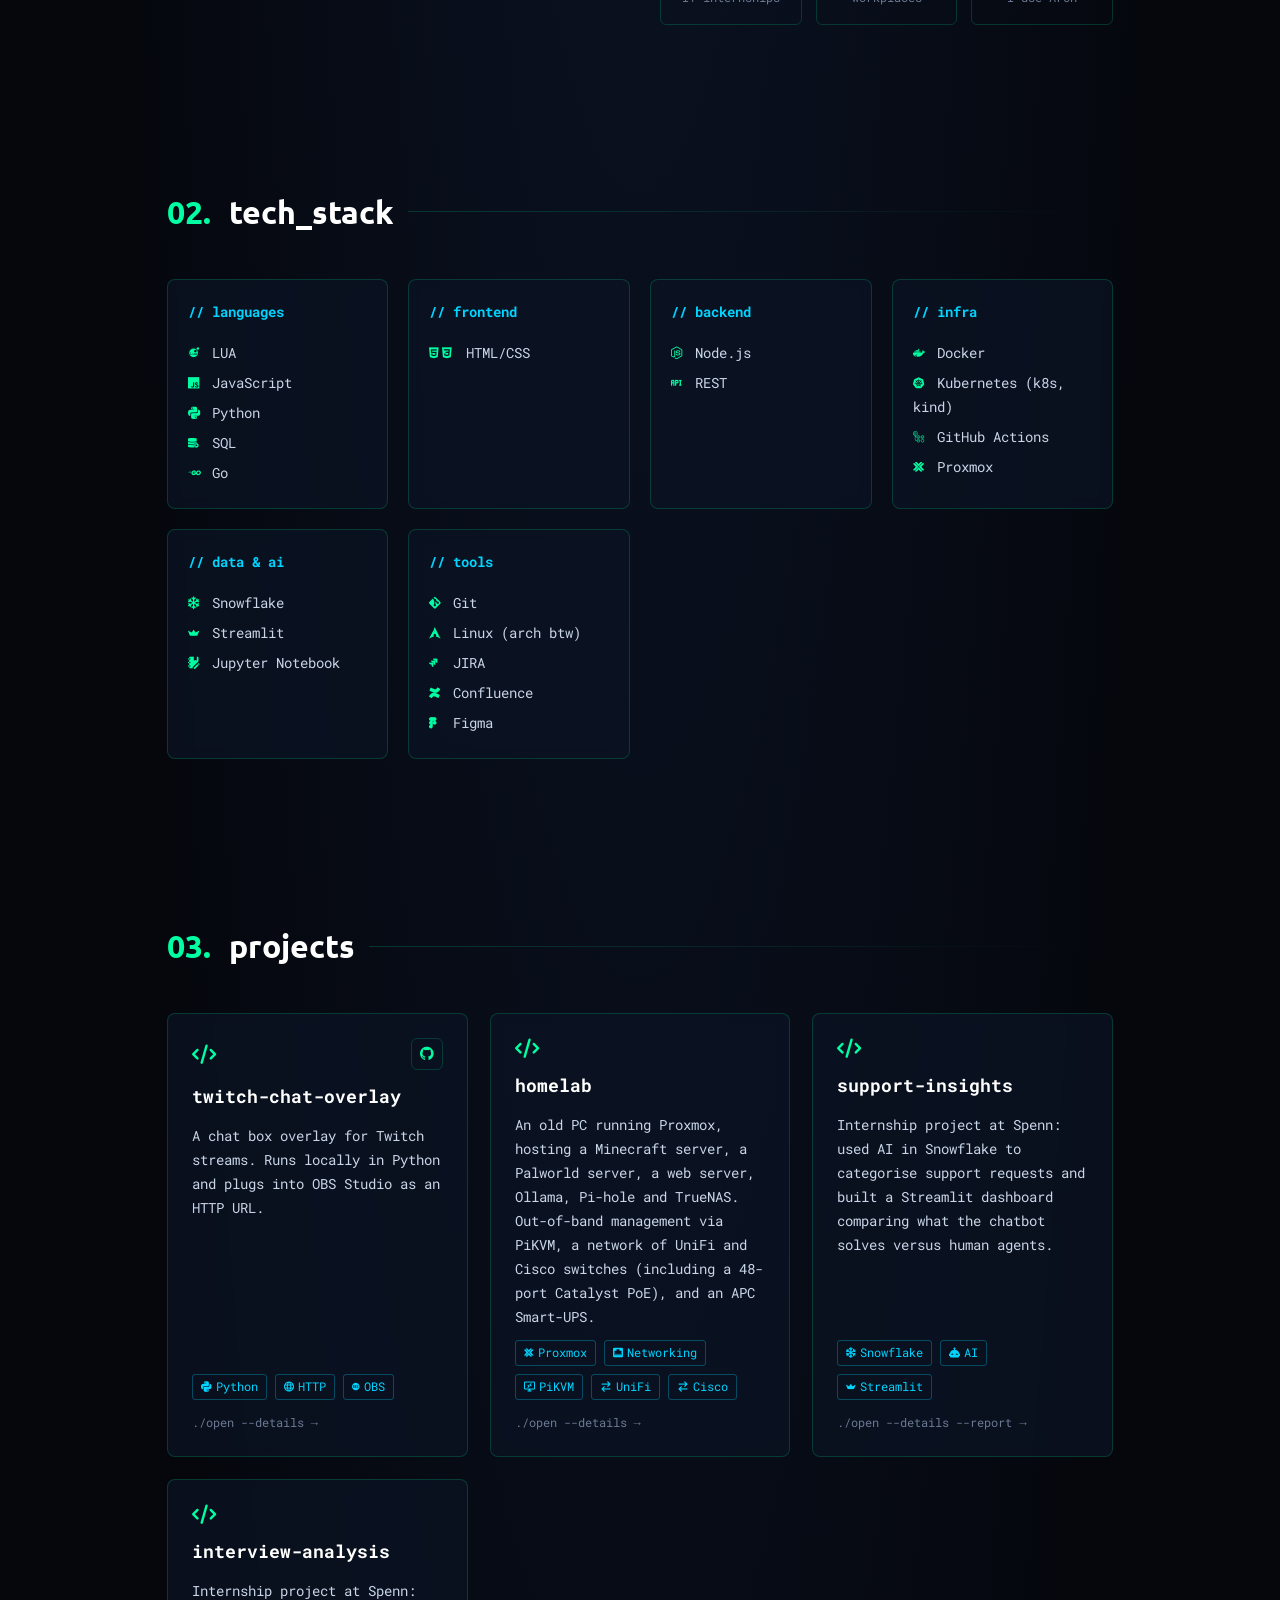
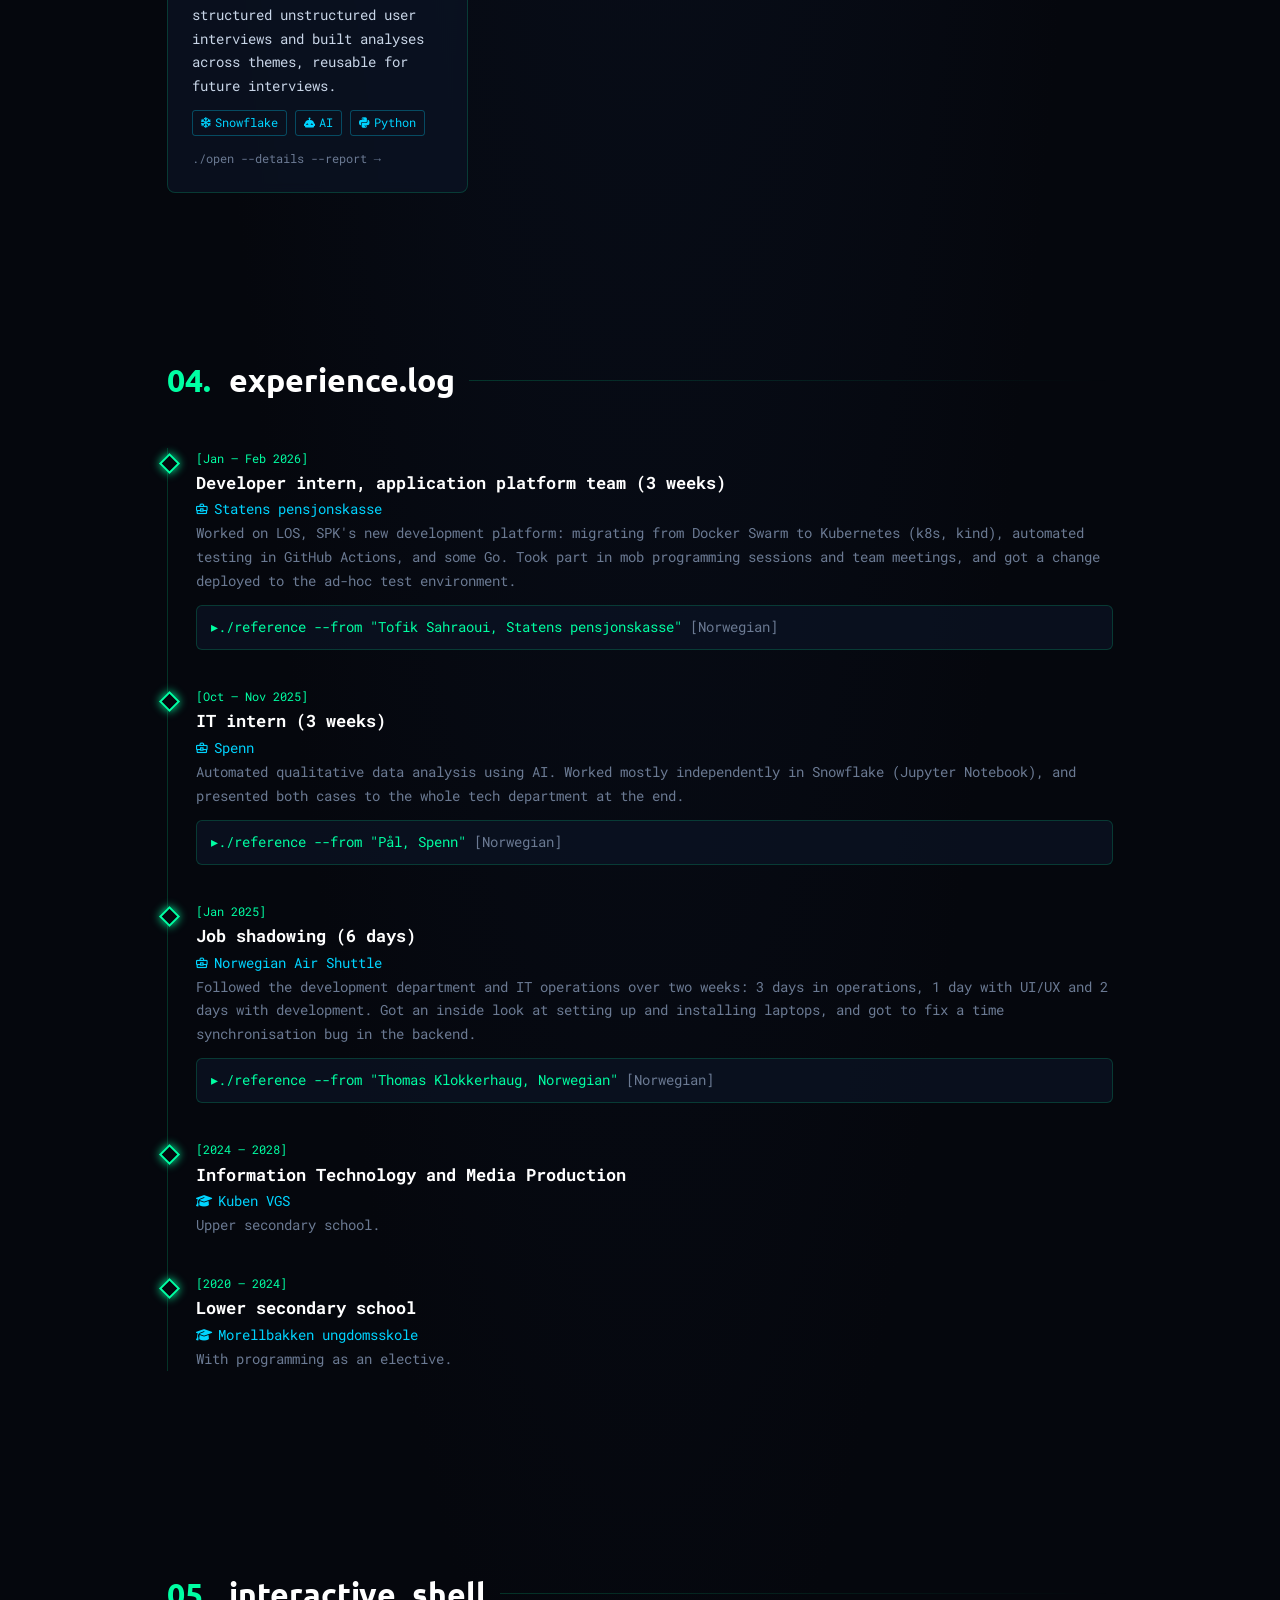
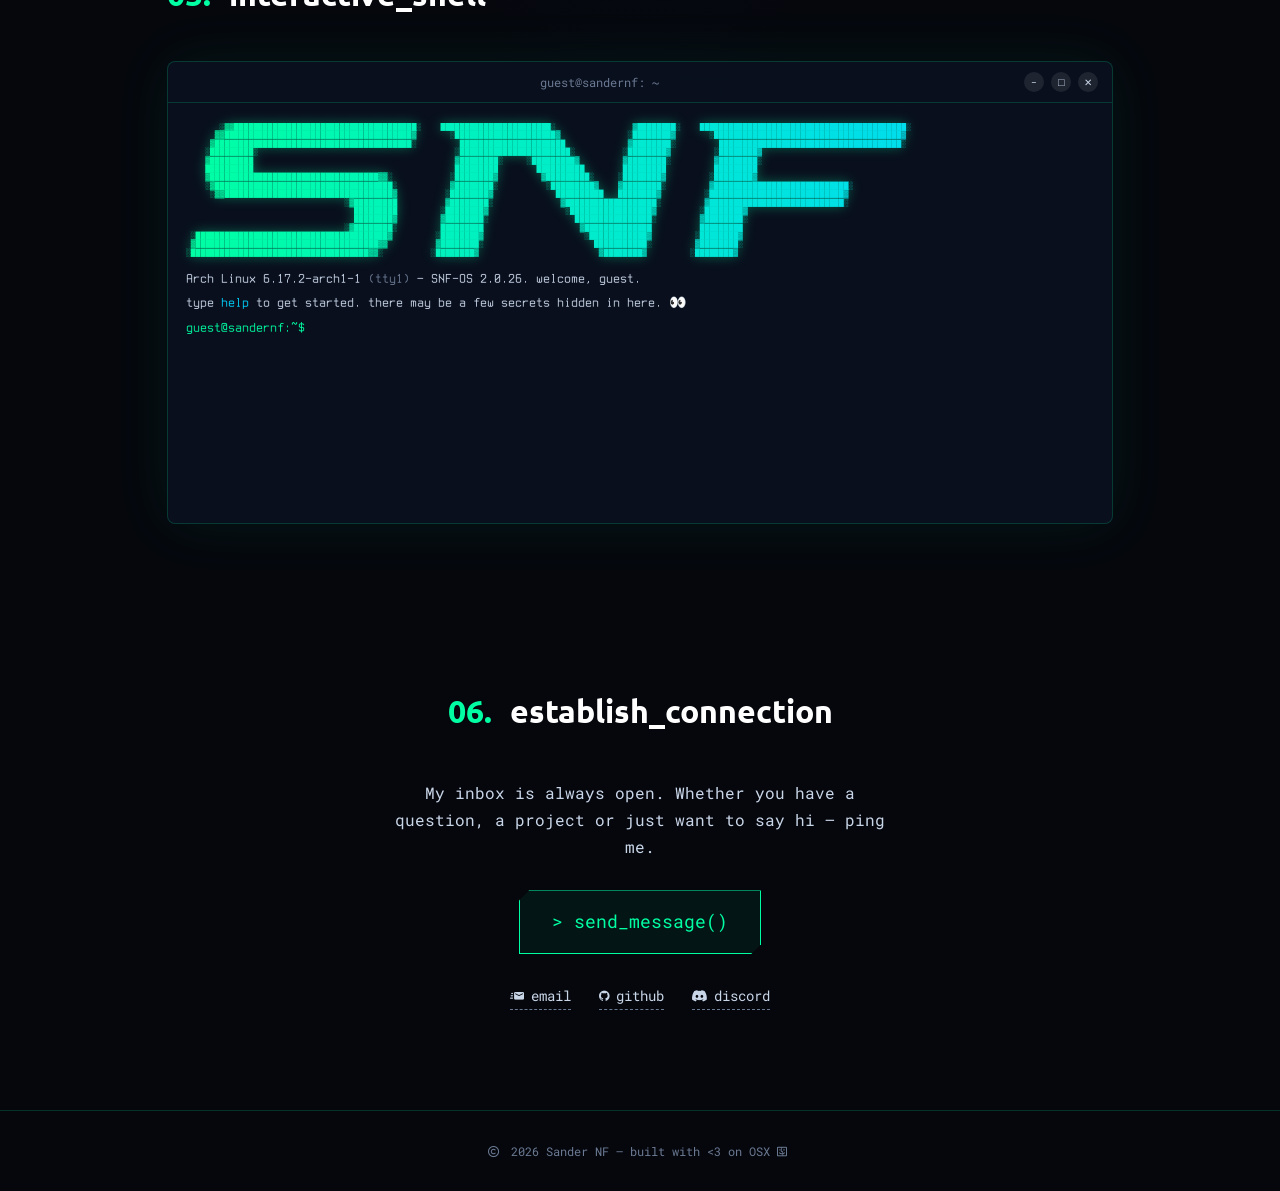
==== commit dc9c958f: "fix: photoalbum icon fix" ====
--- a/index.html
+++ b/index.html
@@ -30,7 +30,7 @@
       <a href="#experience"><span class="num">04.</span><span data-i18n="nav.experience">experience</span></a>
       <a href="#terminal"><span class="num">05.</span><span data-i18n="nav.terminal">terminal</span></a>
       <a href="#contact"><span class="num">06.</span><span data-i18n="nav.contact">contact</span></a>
-      <a href="album.html" class="nav-ext"><span class="num">07.</span><i class="ico" aria-hidden="true">&#xf08cc;</i><span data-i18n="nav.album">photo album</span></a>
+      <a href="album.html" class="nav-ext"><span class="num">07.</span><span data-i18n="nav.album">photo album</span> <i class="ico" aria-hidden="true"></i></a>
     </nav>
   </header>
 
